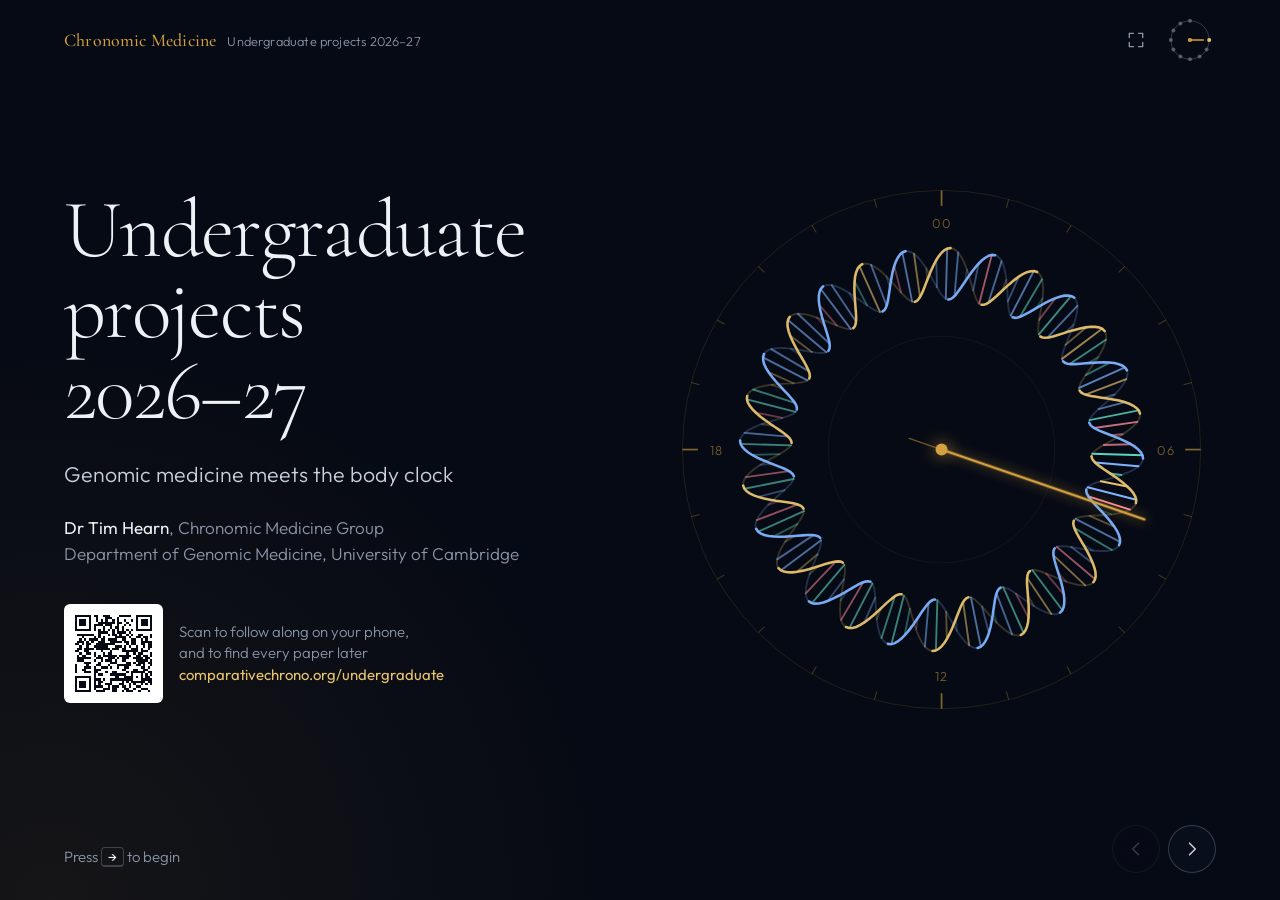
==== undergraduate/index.html @ e8a3d9ae "Add interactive undergraduate projects presentation (2026–27) New section at /undergraduate/: an ani" ====
<!DOCTYPE html>
<html lang="en" class="no-js">
<head>
<meta charset="UTF-8">
<meta name="viewport" content="width=device-width, initial-scale=1, viewport-fit=cover">
<title>Undergraduate projects 2026–27 — Chronomic Medicine Group</title>
<meta name="description" content="Four research projects and three dissertations in genomic medicine and circadian biology for Cambridge undergraduates, from the Chronomic Medicine Group, Department of Genomic Medicine.">
<meta property="og:title" content="Undergraduate projects 2026–27 — Chronomic Medicine Group">
<meta property="og:description" content="Genomic medicine meets the body clock: four research projects and three dissertations.">
<meta property="og:url" content="https://comparativechrono.org/undergraduate/">
<meta name="theme-color" content="#060a14">
<link rel="preconnect" href="https://fonts.googleapis.com">
<link rel="preconnect" href="https://fonts.gstatic.com" crossorigin>
<link href="https://fonts.googleapis.com/css2?family=Cormorant+Garamond:ital,wght@0,300;0,400;0,500;0,600;1,300;1,400&family=Outfit:wght@200;300;400;500;600&display=swap" rel="stylesheet">
<link rel="icon" href="../favicon.svg" type="image/svg+xml">
<link rel="stylesheet" href="deck.css">
<script>document.documentElement.classList.replace('no-js', 'js');</script>
</head>
<body>

<!--
  HOW THIS PAGE WORKS
  Each <section class="scene"> is one screen of the talk, in order.
  - data-title       name shown in the overview (press O)
  - data-steps       number of extra build steps inside the scene
  - data-autoplay    ms between automatic steps, or "off" to step only on key press
  - data-option      marks a project ("project") or dissertation ("dissertation");
                     these are collected automatically into the menu dial,
                     the overview and the closing screen
  - <div class="details" hidden> holds the full text and reading list shown
    by the "Details and reading" button
  See README.md in this folder for how to update it for next year.
-->

<header class="chrome">
    <a class="brand" href="../index.html">Chronomic Medicine <span>Undergraduate projects 2026–27</span></a>
    <div class="chrome-tools">
        <span class="timer" id="timer" hidden aria-live="off">0:00</span>
        <button class="icon-btn" id="fullscreenBtn" type="button" aria-label="Full screen (F)" title="Full screen (F)">
            <svg viewBox="0 0 24 24" fill="none" stroke="currentColor" stroke-width="1.6" stroke-linecap="round"><path d="M4 9V4h5M20 9V4h-5M4 15v5h5M20 15v5h-5"/></svg>
        </button>
        <button class="icon-btn dial-btn" id="dialBtn" type="button" aria-label="All screens (O)" title="All screens (O)">
            <svg viewBox="-24 -24 48 48" aria-hidden="true">
                <circle class="md-ring" r="20"/>
                <g id="miniDots"></g>
                <line class="md-hand" id="miniHand" x1="0" y1="0" x2="0" y2="-14"/>
                <circle class="md-hub" r="2.2"/>
            </svg>
        </button>
    </div>
</header>

<main class="deck" id="deck">

<!-- ═══════════════ 1 · TITLE ═══════════════ -->
<section class="scene scene--start" id="start" data-title="Undergraduate projects 2026–27">
    <div class="scene-inner">
        <div class="scene-text start-text">
            <h1 class="start-title"><span>Undergraduate</span> <span>projects</span> <span class="yr">2026–27</span></h1>
            <p class="start-sub">Genomic medicine meets the body clock</p>
            <p class="start-by"><strong>Dr Tim Hearn</strong>, Chronomic Medicine Group<br>Department of Genomic Medicine, University of Cambridge</p>
            <a class="qr" href="https://comparativechrono.org/undergraduate/">
                <img src="qr.svg" alt="QR code for comparativechrono.org/undergraduate" width="120" height="120">
                <span>Scan to follow along on your phone,<br>and to find every paper later<br><b>comparativechrono.org/undergraduate</b></span>
            </a>
        </div>
        <figure class="scene-visual start-visual">
            <svg class="vis helix-clock" viewBox="-320 -320 640 640" role="img" aria-label="A 24-hour clock whose rim is a DNA double helix; the hand lights up each base pair as it sweeps past">
                <circle class="hc-ring" r="302"/>
                <circle class="hc-ring hc-ring-inner" r="132"/>
                <g class="hc-ticks"></g>
                <text class="hc-label" x="0" y="-258">00</text>
                <text class="hc-label" x="262" y="6">06</text>
                <text class="hc-label" x="0" y="270">12</text>
                <text class="hc-label" x="-262" y="6">18</text>
                <g class="hc-back-layer"><path class="hc-strand hc-back s1"/><path class="hc-strand hc-back s2"/></g>
                <g class="hc-rungs"></g>
                <g class="hc-front-layer"><path class="hc-strand hc-front s1"/><path class="hc-strand hc-front s2"/></g>
                <line class="hc-hand-tail" x1="0" y1="0" x2="0" y2="40"/>
                <line class="hc-hand" x1="0" y1="0" x2="0" y2="-250"/>
                <circle class="hc-hub" r="7"/>
            </svg>
        </figure>
    </div>
    <p class="hint"><span class="k-only">Press <kbd>→</kbd> to begin</span><span class="t-only">Tap the arrow to begin</span></p>
</section>

<!-- ═══════════════ 2 · THE MENU ═══════════════ -->
<section class="scene scene--menu" id="menu" data-title="Four projects, three dissertations" data-steps="2" data-autoplay="2100" data-autoplay-start="350">
    <div class="scene-inner menu-inner">
        <div class="menu-stage">
            <div class="menu-dial">
                <svg class="mn-svg" viewBox="-260 -260 520 520" aria-hidden="true">
                    <path class="mn-night"/>
                    <path class="mn-day"/>
                    <circle class="mn-ring" r="200"/>
                    <g class="mn-ticks"></g>
                    <text class="mn-label" x="0" y="-172">00</text>
                    <text class="mn-label" x="176" y="5">06</text>
                    <text class="mn-label" x="0" y="182">12</text>
                    <text class="mn-label" x="-176" y="5">18</text>
                    <circle class="mn-sun" cx="0" cy="146" r="7"/>
                    <path class="mn-moon" d="M-4 -158 a10 10 0 1 0 10 13 a8 8 0 1 1 -10 -13 z"/>
                    <g class="mn-marks"></g>
                    <g class="mn-hand"><line x1="0" y1="-188" x2="0" y2="-216"/><circle class="mn-hand-tip" cx="0" cy="-200" r="5.5"/></g>
                </svg>
                <div class="menu-center">
                    <h2 class="menu-title" id="menuTitle">Four projects, three dissertations</h2>
                    <p class="menu-note">Projects by day, dissertations by night</p>
                </div>
            </div>
            <ul class="menu-options" id="menuOptions" aria-label="All projects and dissertations"></ul>
        </div>
        <ul class="legend">
            <li data-cat="computational">Computational project</li>
            <li data-cat="lab">Lab project</li>
            <li data-cat="dissertation">Dissertation</li>
        </ul>
    </div>
</section>

<!-- ═══════════════ 3 · WHAT IS GENOMIC MEDICINE? ═══════════════ -->
<section class="scene scene--gm layout-split" id="genomic-medicine" data-title="What is genomic medicine?" data-steps="3" data-autoplay="2300" data-autoplay-start="1500">
    <div class="scene-inner">
        <div class="scene-text">
            <p class="kicker">What is genomic medicine?</p>
            <h2 class="scene-title">Read a patient’s whole genome. Find the one change behind their disease.</h2>
            <ul class="facts">
                <li><b>First</b><span>national health system to offer whole genome sequencing as routine care: the NHS Genomic Medicine Service</span></li>
                <li><b>100,000</b><span>genomes from about 85,000 NHS patients with rare disease or cancer, in the 100,000 Genomes Project</span>
                    <span class="gel-row"><img class="gel-logo" src="https://res.cloudinary.com/brandpad/image/upload/c_scale,w_auto/v1677600292/20150/gel_logo_rgb_light" alt="Genomics England" width="92" height="46" loading="lazy" referrerpolicy="no-referrer" data-fallback="Genomics England"></span></li>
                <li><b>1 in 17</b><span>people will have a rare disease in their lifetime, and 80% of rare diseases have a genetic origin</span></li>
            </ul>
            <div class="actions"><button class="btn-quiet" type="button" data-details="details-gm">Sources</button></div>
        </div>
        <figure class="scene-visual">
            <svg class="vis gm-svg" viewBox="0 0 820 560" role="img" aria-label="Zooming from all 24 human chromosomes into one chromosome, then one gene, then a single changed DNA letter">
                <g class="gm-karyo"></g>
                <g class="gm-callouts">
                    <polygon class="gm-zoom gm-zoom1" data-show-at="2"/>
                    <g class="gm-gene" data-show-at="2">
                        <line class="gm-intron" x1="290" y1="150" x2="790" y2="150"/>
                        <g class="gm-exons"></g>
                        <text class="gm-gene-label" x="290" y="118">one gene: exons (blocks) and introns (line)</text>
                    </g>
                    <polygon class="gm-zoom gm-zoom2" data-show-at="3"/>
                    <g class="gm-seq" data-show-at="3">
                        <g class="gm-bases"></g>
                        <line class="gm-scan" x1="0" y1="300" x2="0" y2="364"/>
                    </g>
                    <g data-show-at="3">
                        <text class="gm-big" x="790" y="456" text-anchor="end">1 letter in 3,100,000,000</text>
                        <text class="gm-big-sub" x="790" y="486" text-anchor="end">can be enough to cause a rare disease</text>
                    </g>
                </g>
            </svg>
            <div class="caption-stack vis-caption" aria-live="polite">
                <p data-step-only="0"><strong>The human genome:</strong> 3.1 billion letters of DNA across chromosomes 1–22, X and Y</p>
                <p data-step-only="1">Zoom into one chromosome…</p>
                <p data-step-only="2">…then one gene…</p>
                <p data-step-only="3">…then one letter. Finding it is genomic medicine.</p>
            </div>
        </figure>
    </div>
    <div class="details" id="details-gm" hidden>
        <h3>Sources for this screen</h3>
        <ol class="refs">
            <li><a href="https://www.genomicsengland.co.uk/news/100-000-whole-genomes-sequenced-through-the-nhs-gms" target="_blank" rel="noopener">100,000 whole genomes sequenced through the NHS Genomic Medicine Service</a><span class="ref-meta">Genomics England news, August 2024. “The NHS is the first national health system in the world to offer whole genome sequencing” as part of routine care.</span></li>
            <li><a href="https://www.genomicsengland.co.uk/initiatives/100000-genomes-project" target="_blank" rel="noopener">The 100,000 Genomes Project</a><span class="ref-meta">Genomics England. Genomes from around 85,000 NHS patients affected by rare disease or cancer; 100,000 genomes sequenced by December 2018.</span></li>
            <li><a href="https://www.gov.wales/sites/default/files/publications/2021-01/the-UK-rare-diseases-framework.pdf" target="_blank" rel="noopener">The UK Rare Diseases Framework</a><span class="ref-meta">Department of Health and Social Care, 2021. 1 in 17 people affected by a rare disease in their lifetime; over 7,000 rare diseases; 80% with an identified genetic origin.</span></li>
        </ol>
    </div>
</section>

<!-- ═══════════════ 4 · PROJECT: SOLVE A RARE DISEASE PATIENT ═══════════════ -->
<section class="scene scene--solve layout-split" id="solve" data-title="Solve a rare disease patient!"
         data-option="project" data-cat="computational" data-short="Solve a rare disease patient!"
         data-steps="4" data-autoplay="2000" data-autoplay-start="1800">
    <div class="scene-inner">
        <div class="scene-text">
            <ul class="chips">
                <li class="chip" data-cat="computational">Computational project</li>
                <li class="chip">1 student</li>
                <li class="chip">Genomics England data</li>
            </ul>
            <h2 class="scene-title">Solve a rare disease patient!</h2>
            <p class="lead">Only about 30% of cases in the NHS Genomic Medicine Service are solved. You’ll search patients’ genomes for the cause of their disease, and feed your findings back to the NHS.</p>
            <p class="people">With <strong>Tim Hearn</strong> and <strong>Bethan Lloyd-Owen</strong></p>
            <div class="actions">
                <button class="btn" type="button" data-details="details-solve">Details and reading</button>
                <img class="gel-mini" src="https://res.cloudinary.com/brandpad/image/upload/c_scale,w_auto/v1677600292/20150/gel_logo_rgb_light" alt="Genomics England" width="76" height="38" loading="lazy" referrerpolicy="no-referrer" data-fallback="Genomics England">
            </div>
        </div>
        <figure class="scene-visual fn">
            <svg class="fn-patients" viewBox="0 0 760 90" role="img" aria-label="Ten patients; three have a diagnosis">
                <g class="fn-people"></g>
                <text class="fn-tally" x="760" y="60" text-anchor="end"><tspan class="n">3</tspan> of 10 patients solved</text>
            </svg>
            <div class="fn-body">
                <ol class="fn-stages">
                    <li>4–5 million letters differ from the reference genome</li>
                    <li>About 10,000 of those change a protein</li>
                    <li>A few hundred are rare in the population</li>
                    <li>A handful sit in genes that fit the patient’s symptoms</li>
                    <li>One explains their disease</li>
                </ol>
                <svg class="fn-dots" viewBox="0 0 460 420" role="img" aria-label="A funnel of dots, each a DNA variant, filtered stage by stage until one remains">
                    <path class="fn-outline" d="M20 14 H440 L262 336 V404 H198 V336 Z"/>
                    <g class="fn-field"></g>
                    <circle class="fn-glow" cx="230" cy="372" r="22"/>
                </svg>
            </div>
            <p class="vis-caption">Approximate numbers for one person’s genome</p>
        </figure>
    </div>
    <div class="details" id="details-solve" hidden>
        <h3>Solve a rare disease patient!</h3>
        <ul class="chips">
            <li class="chip" data-cat="computational">Computational project</li>
            <li class="chip">1 student</li>
            <li class="chip">Dry lab</li>
            <li class="chip">Addenbrooke’s Treatment Centre</li>
        </ul>
        <p>The NHS genomic medicine service is here! Patients with rare diseases are now offered the opportunity to have whole genome sequencing performed on the NHS to identify a causal variant if standard testing fails. Only 30% of cases from the NHS genomic medicine service are currently solved. We need researchers to help us solve the many individuals who have been sequenced.</p>
        <p>You will work in the Linux computing environment to examine potential causal variants in a set of patients, and feed your findings back to the NHS. This project has the potential to lead directly to improvements in a patient’s life.</p>
        <h4>Good to know</h4>
        <ul class="plain">
            <li>The work uses the Genomics England 100,000 Genomes Project data, inside the secure Genomics England Research Environment.</li>
            <li>You will sign up to the Genomics England clinical interpretation partnership agreement and complete information governance training.</li>
        </ul>
        <h4>Contacts</h4>
        <p>Tim Hearn (<a href="mailto:tjh70@cam.ac.uk">tjh70@cam.ac.uk</a>) and Bethan Lloyd-Owen</p>
        <h4>Reading</h4>
        <ol class="refs">
            <li><a href="https://doi.org/10.1056/NEJMoa2035790" target="_blank" rel="noopener">100,000 Genomes Pilot on rare-disease diagnosis in health care: preliminary report</a><span class="ref-meta">100,000 Genomes Project Pilot Investigators (2021) New England Journal of Medicine 385:1868–1880</span></li>
            <li><a href="https://doi.org/10.1038/gim.2015.30" target="_blank" rel="noopener">Standards and guidelines for the interpretation of sequence variants</a><span class="ref-meta">Richards S et al. (2015) Genetics in Medicine 17:405–424. The ACMG/AMP joint consensus recommendation.</span></li>
            <li><a href="https://doi.org/10.1038/s41525-024-00456-2" target="_blank" rel="noopener">Efficient reinterpretation of rare disease cases using Exomiser</a><span class="ref-meta">Vestito L et al. (2024) npj Genomic Medicine 9:65</span></li>
            <li><a href="https://doi.org/10.1056/NEJMoa2314761" target="_blank" rel="noopener">Genome sequencing for diagnosing rare diseases</a><span class="ref-meta">Wojcik MH et al. (2024) New England Journal of Medicine 390:1985–1997</span></li>
        </ol>
        <h4>From our group</h4>
        <ol class="refs">
            <li><a href="https://doi.org/10.1136/bmjccgg-2025-000014" target="_blank" rel="noopener">Analysis of diagnostic yield of inherited cardiac arrhythmia gene panels across ethnic groups in the 100,000 Genomes Project</a><span class="ref-meta">McGowen J, Ampiah M, Hearn T (2025) BMJ Connections Clinical Genetics and Genomics 2:e000014</span></li>
        </ol>
        <h4>Where the funnel numbers come from</h4>
        <ol class="refs">
            <li><a href="https://doi.org/10.1038/nature15393" target="_blank" rel="noopener">A global reference for human genetic variation</a><span class="ref-meta">The 1000 Genomes Project Consortium (2015) Nature 526:68–74. A typical genome differs from the reference at 4.1–5.0 million sites. Later stages of the funnel are rounded, illustrative figures.</span></li>
        </ol>
    </div>
</section>

<!-- ═══════════════ 5 · WHAT IS CHRONOMIC MEDICINE? ═══════════════ -->
<section class="scene scene--chrono layout-split" id="chronomic" data-title="Chronomic medicine: adding time">
    <div class="scene-inner">
        <div class="scene-text">
            <p class="kicker">What might we be missing?</p>
            <h2 class="scene-title">Your genome is the same at 8 am and 8 pm. What it’s doing isn’t.</h2>
            <p class="lead">52% of disease-causing genes are predicted to oscillate across the day. <em>Chronomic medicine</em> is our name for bringing the body clock into genomic medicine.</p>
            <ul class="angles">
                <li><b>Severity</b><span>Could the clock explain why one variant is mild in one person and severe in another?</span></li>
                <li><b>Diagnosis</b><span>Could variants in the switches that time our genes be hidden causes?</span></li>
                <li><b>Treatment</b><span>The time of day a medicine is taken can change how well it works.</span></li>
            </ul>
            <div class="actions"><button class="btn-quiet" type="button" data-details="details-chrono">Sources</button></div>
        </div>
        <figure class="scene-visual">
            <svg class="vis cd-svg" viewBox="-450 -330 900 660" role="group" aria-label="A 24-hour dial. Bars around the inside are genes that peak at different times of day; markers round the edge show daily events in the body.">
                <path class="cd-night"/>
                <path class="cd-day"/>
                <circle class="cd-ring" r="250"/>
                <g class="cd-ticks"></g>
                <text class="cd-hour" x="0" y="-210">00</text>
                <text class="cd-hour" x="214" y="6">06</text>
                <text class="cd-hour" x="0" y="222">12</text>
                <text class="cd-hour" x="-214" y="6">18</text>
                <g class="cd-bars"></g>
                <g class="cd-events"></g>
                <circle class="cd-sun" cx="0" cy="-58" r="12"/>
                <path class="cd-moon" d="M-6 -70 a13 13 0 1 0 13 17 a10 10 0 1 1 -13 -17 z"/>
                <text class="cd-time" x="0" y="34">06:00</text>
                <line class="cd-hand" x1="0" y1="-98" x2="0" y2="-236"/>
                <circle class="cd-knob" r="15" cy="-250" tabindex="0" role="slider" aria-label="Time of day" aria-valuemin="0" aria-valuemax="24" aria-valuenow="6" aria-valuetext="06:00"/>
            </svg>
            <p class="vis-caption">Drag the hand to change the time. Bars are genes that peak at different times; events are typical for a day-active adult.</p>
        </figure>
    </div>
    <div class="details" id="details-chrono" hidden>
        <h3>Sources for this screen</h3>
        <p>The 52% figure is our group’s estimate of disease-causing genes predicted to oscillate across the day. Times on the dial are typical of a day-active adult and vary from person to person: core body temperature is lowest a couple of hours before waking, cortisol peaks shortly after waking, heart attacks are most common between 6 am and noon, and melatonin starts to rise two to three hours before bedtime.</p>
        <ol class="refs">
            <li><a href="https://doi.org/10.1172/JCI80590" target="_blank" rel="noopener">Role of the circadian system in cardiovascular disease</a><span class="ref-meta">Thosar SS, Butler MP, Shea SA (2018) Journal of Clinical Investigation 128:2157–2167. Includes the morning peak in heart attacks and the blood pressure surge after waking.</span></li>
            <li><a href="https://doi.org/10.1126/scitranslmed.aat8806" target="_blank" rel="noopener">A database of tissue-specific rhythmically expressed human genes has potential applications in circadian medicine</a><span class="ref-meta">Ruben MD et al. (2018) Science Translational Medicine 10:eaat8806</span></li>
            <li><a href="https://doi.org/10.1146/annurev-neuro-060909-153128" target="_blank" rel="noopener">Central and peripheral circadian clocks in mammals</a><span class="ref-meta">Mohawk JA, Green CB, Takahashi JS (2012) Annual Review of Neuroscience 35:445–462</span></li>
        </ol>
    </div>
</section>

<!-- ═══════════════ 6 · PROJECT: MISSING HERITABILITY ═══════════════ -->
<section class="scene scene--heritability layout-split" id="heritability" data-title="Circadian disruption and missing heritability in rare disease"
         data-option="project" data-cat="computational" data-short="Circadian disruption and missing heritability"
         data-steps="2" data-autoplay="off">
    <div class="scene-inner">
        <div class="scene-text">
            <ul class="chips">
                <li class="chip" data-cat="computational">Computational project</li>
                <li class="chip">1 student</li>
                <li class="chip">Genomics England data</li>
            </ul>
            <h2 class="scene-title is-long">Is circadian disruption of rhythmically expressed genes behind missing heritability in rare disease?</h2>
            <p class="lead">The same disease variant can be severe in one person and mild in another. You’ll test whether the variants that make people morning larks or night owls help explain the difference.</p>
            <p class="people">With <strong>Tim Hearn</strong> and <strong>Millie Ampiah</strong></p>
            <div class="actions">
                <button class="btn" type="button" data-details="details-heritability">Details and reading</button>
                <img class="gel-mini" src="https://res.cloudinary.com/brandpad/image/upload/c_scale,w_auto/v1677600292/20150/gel_logo_rgb_light" alt="Genomics England" width="76" height="38" loading="lazy" referrerpolicy="no-referrer" data-fallback="Genomics England">
            </div>
        </div>
        <figure class="scene-visual">
            <svg class="vis hr-svg" viewBox="0 0 800 520" role="img" aria-label="Three steps: chronotype is partly genetic; the same disease variant can have different severity; your project tests which endocrine panel genes are rhythmic">
                <!-- Step 0: larks and owls -->
                <g class="hr-panel" data-step-only="0">
                    <text class="hr-big" x="40" y="80">351</text>
                    <text class="hr-big-sub" x="160" y="58">genetic loci linked to being a morning person,</text>
                    <text class="hr-big-sub" x="160" y="82">from 697,828 people (Jones et al. 2019)</text>
                    <g class="hr-hist"></g>
                    <line class="hr-axis" x1="60" y1="430" x2="740" y2="430"/>
                    <circle class="hr-sun" cx="60" cy="470" r="11"/>
                    <text class="hr-axis-label" x="82" y="476">Morning larks</text>
                    <path class="hr-moon" d="M736 458 a13 13 0 1 0 12 18 a10 10 0 1 1 -12 -18 z"/>
                    <text class="hr-axis-label" x="718" y="476" text-anchor="end">Night owls</text>
                </g>
                <!-- Step 1: same variant, different severity -->
                <g class="hr-panel" data-step-only="1">
                    <g class="hr-pair"></g>
                    <text class="hr-text" x="400" y="470" text-anchor="middle">Same disease variant <tspan fill="#ff8a9a">●</tspan>, different severity.</text>
                    <text class="hr-text-muted" x="400" y="498" text-anchor="middle">Could variants that set the body clock <tspan fill="#e8c36e">●</tspan> be modifiers? We’ve found loci that do this for cardiac arrhythmias.</text>
                </g>
                <!-- Step 2: your project -->
                <g class="hr-panel" data-step-only="2">
                    <text class="hr-text" x="40" y="44">First: which genes on the endocrine disorders panel are rhythmic?</text>
                    <g class="hr-tiles"></g>
                    <text class="hr-q" x="440" y="236">?</text>
                    <text class="hr-text-muted" x="440" y="262">rhythmic genes:</text>
                    <text class="hr-text-muted" x="440" y="284">your first result</text>
                    <path class="hr-arrow" d="M210 330 V 372" marker-end="url(#hrArrow)"/>
                    <rect class="hr-cohort" x="40" y="384" width="720" height="96" rx="12"/>
                    <text class="hr-text" x="64" y="422">Then: test clock variants against disease severity in patients’ genomes</text>
                    <text class="hr-text-muted" x="64" y="452">100,000 Genomes Project endocrine cohort, or any rare disease or cancer you choose</text>
                    <defs><marker id="hrArrow" viewBox="0 0 10 10" refX="5" refY="5" markerWidth="7" markerHeight="7" orient="auto-start-reverse"><path d="M0 0 L10 5 L0 10 z" fill="#8a96a8"/></marker></defs>
                </g>
            </svg>
            <div class="caption-stack vis-caption">
                <p data-step-only="0">Chronotype, whether you’re a lark or an owl, is partly written in your genome.</p>
                <p data-step-only="1">Missing heritability: what explains the difference between these two patients?</p>
                <p data-step-only="2">Your project: endocrine disorders first, where the disease genes are highly differentially expressed.</p>
            </div>
        </figure>
    </div>
    <div class="details" id="details-heritability" hidden>
        <h3>Is circadian disruption of rhythmically expressed genes behind missing heritability in rare disease?</h3>
        <ul class="chips">
            <li class="chip" data-cat="computational">Computational project</li>
            <li class="chip">1 student</li>
            <li class="chip">Dry lab</li>
            <li class="chip">Addenbrooke’s Treatment Centre</li>
        </ul>
        <p>You will continue an existing study looking for associations between variants influencing genetic chronotype, the genetic basis for “morning” and “evening” people, and rare disease phenotype severity. We have previously identified loci that affect the severity of cardiac arrhythmias and you will continue this work with other candidate diseases.</p>
        <p>There are many common endocrine disorders where the genetic aetiology is complicated and there is contribution from a variety of genes in related pathways to the overall disease phenotype. Endocrine disorders are excellent candidates for chronomic medicine, as the disease genes are highly differentially expressed. You will ascertain the number of genes on the endocrine disorders gene panel which are rhythmically expressed in patient samples. You will then perform an analysis on the patient genomes in the 100,000 Genomes Project endocrine disorders group.</p>
        <p>It is possible to conduct this project on any other rare disease or cancer of interest to a student.</p>
        <h4>Good to know</h4>
        <ul class="plain">
            <li>The work uses the Genomics England 100,000 Genomes Project data, inside the secure Genomics England Research Environment.</li>
            <li>You will sign up to the Genomics England clinical interpretation partnership agreement and complete information governance training.</li>
        </ul>
        <h4>Contacts</h4>
        <p>Tim Hearn (<a href="mailto:tjh70@cam.ac.uk">tjh70@cam.ac.uk</a>) and Millie Ampiah</p>
        <h4>Reading</h4>
        <ol class="refs">
            <li><a href="https://doi.org/10.1101/2020.08.17.20176420" target="_blank" rel="noopener">Towards chronomic medicine: enrichment and linkage of chronotype markers with rare disease associated genes</a><span class="ref-meta">Malik BT, Hearn TJ (2020) medRxiv preprint</span></li>
            <li><a href="https://doi.org/10.1038/s41467-018-08259-7" target="_blank" rel="noopener">Genome-wide association analyses of chronotype in 697,828 individuals provides insights into circadian rhythms</a><span class="ref-meta">Jones SE et al. (2019) Nature Communications 10:343</span></li>
            <li><a href="https://doi.org/10.1126/scitranslmed.aat8806" target="_blank" rel="noopener">A database of tissue-specific rhythmically expressed human genes has potential applications in circadian medicine</a><span class="ref-meta">Ruben MD et al. (2018) Science Translational Medicine 10:eaat8806</span></li>
            <li><a href="https://doi.org/10.1038/s41467-020-17374-3" target="_blank" rel="noopener">Polygenic background modifies penetrance of monogenic variants for tier 1 genomic conditions</a><span class="ref-meta">Fahed AC et al. (2020) Nature Communications 11:3635</span></li>
        </ol>
        <h4>From our group</h4>
        <ol class="refs">
            <li><a href="https://doi.org/10.1136/bmjccgg-2026-000087" target="_blank" rel="noopener">Human phenotype ontology clustering may uncover potential congenital adrenal hyperplasia cases in the 100 000 Genomes Project</a><span class="ref-meta">Gee H, Hearn TJ (2026) BMJ Connections Clinical Genetics and Genomics 3:e000087</span></li>
            <li><a href="https://doi.org/10.1007/s40142-026-00247-4" target="_blank" rel="noopener">Enrichment of CYP21A2 promoter variant rs150223621 in congenital adrenal hyperplasia cohorts from the 100 000 Genomes Project</a><span class="ref-meta">Gee H, Hearn TJ (2026) Current Genetic Medicine Reports 14:14</span></li>
            <li><a href="https://doi.org/10.1093/europace/euab116.001" target="_blank" rel="noopener">A candidate genetic modifier and autosomal recessive cause of Brugada syndrome that may alter the circadian expression of SCN5A</a><span class="ref-meta">Seed L, Hearn T (2021) EP Europace 23 (Supplement 3)</span></li>
        </ol>
    </div>
</section>

<!-- ═══════════════ 7 · PROJECT: TIMING OF HUMAN CELL CLOCK ═══════════════ -->
<section class="scene scene--cells layout-split" id="cells" data-title="Timing of human cell clock"
         data-option="project" data-cat="lab" data-short="Timing of human cell clock"
         data-steps="1" data-autoplay="3600" data-autoplay-start="3600">
    <div class="scene-inner">
        <div class="scene-text">
            <ul class="chips">
                <li class="chip" data-cat="lab">Lab project</li>
                <li class="chip">Human cell culture</li>
            </ul>
            <h2 class="scene-title">Timing of human cell clock</h2>
            <p class="lead">Almost every cell in your body keeps its own 24-hour time. You’ll synchronise cultured human cells with a brief hormone pulse, then chart when each clock gene rises and falls across the day.</p>
            <p class="people">With <strong>Tim Hearn</strong></p>
            <div class="actions">
                <button class="btn" type="button" data-details="details-cells">Details and reading</button>
            </div>
        </div>
        <figure class="scene-visual">
            <svg class="vis cl-svg" viewBox="0 0 820 500" role="img" aria-label="A dish of cells, each glowing with its own clock. Before the pulse they are out of step and the average signal is flat; after a hormone pulse they glow together and the average oscillates with a 24-hour period.">
                <circle class="cl-dish-rim" cx="225" cy="250" r="214"/>
                <circle class="cl-dish" cx="225" cy="250" r="205"/>
                <g class="cl-cells"></g>
                <circle class="cl-ripple" cx="225" cy="250" r="10"/>
                <text class="cl-title" x="478" y="70">Average clock-gene signal in the dish</text>
                <rect class="cl-frame" x="478" y="88" width="322" height="250" rx="8"/>
                <g class="cl-grid"></g>
                <line class="cl-pulse-mark" x1="0" y1="92" x2="0" y2="334" opacity="0"/>
                <path class="cl-trace"/>
                <text class="cl-axis-label" x="800" y="362" text-anchor="end">hours</text>
                <text class="cl-axis-label cl-pulse-label" x="0" y="112" opacity="0">pulse</text>
                <text class="cl-clock" x="478" y="420">0 h</text>
                <text class="cl-axis-label cl-clock-sub" x="478" y="446">in culture</text>
            </svg>
            <div class="cl-controls">
                <button class="btn" type="button" id="pulseBtn">
                    <svg viewBox="0 0 20 20" fill="none" stroke="currentColor" stroke-width="1.6"><circle cx="10" cy="10" r="3"/><circle cx="10" cy="10" r="7.5" opacity=".5"/></svg>
                    <span>Add a hormone pulse</span>
                </button>
                <p class="vis-caption" id="cellCaption">Out of step, the cells’ rhythms cancel out.</p>
            </div>
        </figure>
    </div>
    <div class="details" id="details-cells" hidden>
        <h3>Timing of human cell clock</h3>
        <ul class="chips">
            <li class="chip" data-cat="lab">Lab project</li>
            <li class="chip">Human cell culture</li>
        </ul>
        <p>Our body clock runs inside individual cells, where clock-gene expression rises and falls at characteristic times of the day. A brief hormonal pulse can synchronize cultured cells so that their clocks run in phase, allowing us to study these rhythms under controlled experimental conditions.</p>
        <p>This project will characterize clock-gene activities in human cells across the day, using a range of experimental techniques, to better understand the biology of circadian rhythms.</p>
        <figure>
            <svg viewBox="0 0 520 210" role="img" aria-label="The core clock feedback loop: CLOCK and BMAL1 switch on the Period and Cryptochrome genes; PER and CRY proteins build up and switch CLOCK–BMAL1 off; one turn takes about 24 hours.">
                <rect class="ttfl-node" x="20" y="74" width="150" height="56" rx="28"/>
                <text class="ttfl-text" x="95" y="107">CLOCK–BMAL1</text>
                <rect class="ttfl-node b" x="350" y="74" width="150" height="56" rx="28"/>
                <text class="ttfl-text" x="425" y="99">PER and CRY</text>
                <text class="ttfl-text" x="425" y="118" style="font-size:12px;fill:#8a96a8">genes → proteins</text>
                <path class="ttfl-arrow" d="M170 88 C 240 30, 280 30, 348 88" marker-end="url(#ttflOn)"/>
                <text class="ttfl-label" x="260" y="34">switches on</text>
                <path class="ttfl-arrow" d="M350 118 C 280 176, 240 176, 174 118" marker-end="url(#ttflOff)"/>
                <text class="ttfl-label" x="260" y="186">switch off</text>
                <text class="ttfl-label" x="260" y="108" style="fill:#e8c36e">≈ 24 hours per loop</text>
                <defs>
                    <marker id="ttflOn" viewBox="0 0 10 10" refX="8" refY="5" markerWidth="8" markerHeight="8" orient="auto"><path d="M0 0 L10 5 L0 10 z" fill="#8a96a8"/></marker>
                    <marker id="ttflOff" viewBox="0 0 10 10" refX="5" refY="5" markerWidth="8" markerHeight="8" orient="auto"><path d="M5 0 V10" stroke="#8a96a8" stroke-width="3"/></marker>
                </defs>
            </svg>
            <figcaption>The core clock is a transcription–translation feedback loop (see Partch et al. 2014).</figcaption>
        </figure>
        <h4>Contact</h4>
        <p>Tim Hearn (<a href="mailto:tjh70@cam.ac.uk">tjh70@cam.ac.uk</a>)</p>
        <h4>Reading</h4>
        <ol class="refs">
            <li><a href="https://doi.org/10.1016/j.tcb.2013.07.002" target="_blank" rel="noopener">Molecular architecture of the mammalian circadian clock</a><span class="ref-meta">Partch CL, Green CB, Takahashi JS (2014) Trends in Cell Biology 24:90–99</span></li>
            <li><a href="https://doi.org/10.1042/bse0490103" target="_blank" rel="noopener">In vitro circadian rhythms: imaging and electrophysiology</a><span class="ref-meta">Beaulé C, Granados-Fuentes D, Marpegan L, Herzog ED (2011) Essays in Biochemistry 49:103–117</span></li>
            <li><a href="https://doi.org/10.1677/JOE-08-0415" target="_blank" rel="noopener">Glucocorticoids and the circadian clock</a><span class="ref-meta">Dickmeis T (2009) Journal of Endocrinology 200:3–22</span></li>
            <li><a href="https://doi.org/10.1146/annurev-neuro-060909-153128" target="_blank" rel="noopener">Central and peripheral circadian clocks in mammals</a><span class="ref-meta">Mohawk JA, Green CB, Takahashi JS (2012) Annual Review of Neuroscience 35:445–462</span></li>
        </ol>
    </div>
</section>

<!-- ═══════════════ 8 · PROJECT: NATIVE WORKBENCH ═══════════════ -->
<section class="scene scene--workbench layout-split" id="workbench" data-title="Native Workbench"
         data-option="project" data-cat="computational" data-short="Native Workbench: bioinformatics on Windows">
    <div class="scene-inner">
        <div class="scene-text">
            <ul class="chips">
                <li class="chip" data-cat="computational">Computational project</li>
                <li class="chip">Software and benchmarking</li>
            </ul>
            <h2 class="scene-title is-long">Developing and benchmarking Native Workbench: accessible, reproducible bioinformatics on Windows</h2>
            <p class="lead">Native Workbench runs established analysis tools on an ordinary Windows computer and records how every result was made. You’ll improve it, then test it against Linux.</p>
            <p class="people">With <strong>Tim Hearn</strong>. Experience with AI agents and GitHub is an advantage.</p>
            <div class="actions">
                <button class="btn" type="button" data-details="details-workbench">Details and reading</button>
            </div>
        </div>
        <figure class="scene-visual">
            <svg class="vis wb-svg" viewBox="0 0 820 520" role="img" aria-label="A desktop app runs a pipeline from sequencing reads through quality control, alignment and variant calling, writing a record of every step; the same run on Windows and Linux is compared.">
                <rect class="wb-window" x="20" y="10" width="780" height="330" rx="14"/>
                <path class="wb-bar" d="M34 10 H786 a14 14 0 0 1 14 14 V46 H20 V24 a14 14 0 0 1 14 -14 z"/>
                <circle class="wb-light" cx="46" cy="28" r="6"/><circle class="wb-light" cx="66" cy="28" r="6"/><circle class="wb-light" cx="86" cy="28" r="6"/>
                <text class="wb-title" x="410" y="33" text-anchor="middle">Native Workbench</text>
                <g class="wb-links"></g>
                <g class="wb-nodes"></g>
                <g class="wb-packets"></g>
                <rect class="wb-log-bg" x="44" y="186" width="732" height="134" rx="8"/>
                <g class="wb-log"></g>
                <text class="wb-bench-label" x="20" y="384">Same workflow, matched conditions</text>
                <text class="wb-bench-label" x="20" y="424">Windows</text>
                <rect class="wb-bench-track" x="120" y="408" width="560" height="22" rx="11"/>
                <rect class="wb-bench-fill win" x="120" y="408" width="560" height="22" rx="11"/>
                <text class="wb-bench-label" x="20" y="470">Linux</text>
                <rect class="wb-bench-track" x="120" y="454" width="560" height="22" rx="11"/>
                <rect class="wb-bench-fill lin" x="120" y="454" width="560" height="22" rx="11"/>
                <text class="wb-match" x="800" y="452" text-anchor="end">same results?</text>
            </svg>
            <ul class="wb-pillars" aria-label="What you will measure">
                <li>Correctness</li><li>Performance</li><li>Usability</li><li>Reproducibility</li>
            </ul>
        </figure>
    </div>
    <div class="details" id="details-workbench" hidden>
        <h3>Developing and benchmarking Native Workbench: accessible, reproducible bioinformatics on Windows</h3>
        <ul class="chips">
            <li class="chip" data-cat="computational">Computational project</li>
            <li class="chip">Software and benchmarking</li>
        </ul>
        <p>Running bioinformatics analyses can involve complex software setup, creating barriers for students and researchers. Native Workbench is a Windows desktop application designed to make established analysis tools easier to run locally while recording how results were produced.</p>
        <p>This project will develop the application further and evaluate its scientific correctness, performance, usability and reproducibility. The student will test workflows such as sequence quality control, alignment and variant calling using datasets with known expected results and larger, realistic datasets. Scientific outputs, execution times and computing-resource use will be compared with equivalent Linux analyses under matched conditions wherever practical.</p>
        <p>Testing across different Windows computers and structured user feedback will guide improvements to installation, workflow construction and error recovery. The project will deliver an improved application and a reproducible benchmark suite, alongside evidence-based guidance on its capabilities and limitations.</p>
        <h4>Good to know</h4>
        <ul class="plain">
            <li>A good understanding of the use of AI agents and GitHub would be an advantage.</li>
        </ul>
        <h4>Contact</h4>
        <p>Tim Hearn (<a href="mailto:tjh70@cam.ac.uk">tjh70@cam.ac.uk</a>)</p>
        <h4>Reading</h4>
        <ol class="refs">
            <li><a href="https://doi.org/10.1016/j.csbj.2017.07.002" target="_blank" rel="noopener">Scalability and validation of big data bioinformatics software</a><span class="ref-meta">Yang A, Troup M, Ho JWK (2017) Computational and Structural Biotechnology Journal 15:379–386</span></li>
            <li><a href="https://doi.org/10.1186/s13059-019-1738-8" target="_blank" rel="noopener">Essential guidelines for computational method benchmarking</a><span class="ref-meta">Weber LM, Saelens W, Cannoodt R et al. (2019) Genome Biology 20:125</span></li>
            <li><a href="https://doi.org/10.1093/bib/bbad375" target="_blank" rel="noopener">The five pillars of computational reproducibility: bioinformatics and beyond</a><span class="ref-meta">Ziemann M, Poulain P, Bora A (2023) Briefings in Bioinformatics 24:bbad375</span></li>
            <li><a href="https://doi.org/10.1093/gigascience/giaa140" target="_blank" rel="noopener">Streamlining data-intensive biology with workflow systems</a><span class="ref-meta">Reiter T, Brooks PT, Irber L et al. (2021) GigaScience 10:giaa140</span></li>
        </ol>
    </div>
</section>

<!-- ═══════════════ 9 · DISSERTATIONS ═══════════════ -->
<section class="scene scene--diss" id="dissertations" data-title="Three dissertations">
    <div class="scene-inner ds-inner">
        <div class="ds-head">
            <h2 class="scene-title" id="dissTitle">Three dissertations</h2>
        </div>
        <div class="ds-grid">
            <article class="ds-card" id="diss-bioinf" data-option="dissertation" data-cat="dissertation" data-short="Is bioinformatics a data science?">
                <svg viewBox="0 0 300 190" role="img" aria-label="Circles for biology, computing and statistics drift together; a dashed circle for data science slides over them">
                    <rect width="300" height="190" fill="rgba(6,10,20,.45)"/>
                    <g transform="translate(140 100)">
                        <g class="ds-bio"><circle class="ds-circle" cx="-28" cy="-14" r="46"/><text class="ds-venn-label" x="-48" y="-26">Biology</text></g>
                        <g class="ds-cs"><circle class="ds-circle" cx="28" cy="-14" r="46"/><text class="ds-venn-label" x="50" y="-26">Computing</text></g>
                        <g class="ds-stats"><circle class="ds-circle" cx="0" cy="24" r="46"/><text class="ds-venn-label" x="0" y="56">Statistics</text></g>
                        <g class="ds-dsci"><circle class="ds-circle" cx="40" cy="8" r="62"/><text class="ds-venn-label" x="94" y="-50" style="fill:#b8a2ff">Data science</text></g>
                        <text class="ds-venn-label" x="0" y="4" style="font-size:11px">Bioinformatics</text>
                    </g>
                    <text class="ds-q" x="268" y="176">?</text>
                </svg>
                <h3>Is bioinformatics a data science?</h3>
                <button class="btn" type="button" data-details="details-diss-bioinf">Reading list</button>
            </article>
            <article class="ds-card" id="diss-cardio" data-option="dissertation" data-cat="dissertation" data-short="Circadian clocks and cardiovascular disease">
                <svg viewBox="0 0 300 190" role="img" aria-label="A beating heart and an ECG trace above a 24-hour bar with the morning highlighted: heart attacks are most common in the morning">
                    <rect width="300" height="190" fill="rgba(6,10,20,.45)"/>
                    <g transform="translate(150 14) scale(0.74) translate(-150 -22)"><path class="ds-heart" d="M150 84 C 150 84, 118 64, 118 44 C 118 30, 130 22, 140 22 C 146 22, 150 26, 150 30 C 150 26, 154 22, 160 22 C 170 22, 182 30, 182 44 C 182 64, 150 84, 150 84 Z"/></g>
                    <path class="ds-ecg" pathLength="100" d="M10 116 h10 q6 -8 12 0 h6 l3 5 l5 -46 l5 54 l3 -13 h10 q10 -16 20 0 h16 h10 q6 -8 12 0 h6 l3 5 l5 -46 l5 54 l3 -13 h10 q10 -16 20 0 h16 h10 q6 -8 12 0 h6 l3 5 l5 -46 l5 54 l3 -13 h10 q10 -16 20 0 h16"/>
                    <text class="ds-text-muted" x="117" y="151" text-anchor="middle">heart attacks peak</text>
                    <rect class="ds-daybar" x="20" y="157" width="260" height="9" rx="4.5"/>
                    <rect class="ds-morning" x="85" y="157" width="65" height="9" rx="4.5"/>
                    <text class="ds-text-muted" x="20" y="183">00</text>
                    <text class="ds-text-muted" x="85" y="183" text-anchor="middle">06</text>
                    <text class="ds-text-muted" x="150" y="183" text-anchor="middle">12</text>
                    <text class="ds-text-muted" x="215" y="183" text-anchor="middle">18</text>
                    <text class="ds-text-muted" x="280" y="183" text-anchor="end">24</text>
                </svg>
                <h3>The relevance of circadian clocks to cardiovascular disease</h3>
                <button class="btn" type="button" data-details="details-diss-cardio">Reading list</button>
            </article>
            <article class="ds-card" id="diss-daphnia" data-option="dissertation" data-cat="dissertation" data-short="Circadian clocks in Daphnia">
                <svg viewBox="0 0 300 190" role="img" aria-label="A water flea, Daphnia, sinks during the day and rises at night, its heart beating fast">
                    <defs>
                        <linearGradient id="dsWater" x1="0" y1="0" x2="0" y2="1">
                            <stop offset="0" stop-color="#173a52"/>
                            <stop offset="1" stop-color="#060d18"/>
                        </linearGradient>
                    </defs>
                    <rect class="ds-water-day" width="300" height="190"/>
                    <rect class="ds-nightshade" width="300" height="190"/>
                    <circle class="ds-sunmoon-sun" cx="270" cy="26" r="10"/>
                    <path class="ds-sunmoon-moon" d="M266 14 a12 12 0 1 0 12 15 a9 9 0 1 1 -12 -15 z"/>
                    <g transform="translate(146 98) scale(1.15)">
                        <g class="ds-daphnia-depth"><g class="ds-daphnia-hop">
                            <path class="ds-carapace" d="M-14 -22 C -27 -8, -24 22, -4 34 C 6 40, 16 38, 22 30 L 42 50 L 26 25 C 31 9, 29 -12, 15 -24 C 6 -32, -8 -32, -14 -22 Z"/>
                            <path class="ds-gut" d="M-7 -14 C 3 0, 7 14, 15 26"/>
                            <circle class="ds-egg" cx="12" cy="-6" r="3.4"/><circle class="ds-egg" cx="17" cy="1" r="3.4"/><circle class="ds-egg" cx="13" cy="7" r="3.4"/>
                            <ellipse class="ds-dheart" cx="6" cy="-20" rx="4" ry="3"/>
                            <circle class="ds-eye" cx="-14" cy="-21" r="4.6"/>
                            <path class="ds-limb" d="M-16 -4 l-7 3 M-15 4 l-7 4 M-12 12 l-6 5"/>
                            <g class="ds-antenna">
                                <path class="ds-limb" d="M-8 -26 L-30 -40 M-30 -40 L-52 -38 M-30 -40 L-48 -54 M-52 -38 l-4 -5 M-52 -38 l-5 2 M-48 -54 l-6 -2 M-48 -54 l-2 -6"/>
                            </g>
                        </g></g>
                    </g>
                </svg>
                <h3>What do we know about circadian clocks in Daphnia, a potential model crustacean?</h3>
                <button class="btn" type="button" data-details="details-diss-daphnia">Reading list</button>
            </article>
        </div>
    </div>
    <div class="details" id="details-diss-bioinf" hidden>
        <h3>Is bioinformatics a data science?</h3>
        <ul class="chips"><li class="chip" data-cat="dissertation">Dissertation</li></ul>
        <h4>Reading list</h4>
        <ol class="refs">
            <li><a href="https://pubmed.ncbi.nlm.nih.gov/11552348/" target="_blank" rel="noopener">What is bioinformatics? A proposed definition and overview of the field</a><span class="ref-meta">Luscombe NM, Greenbaum D, Gerstein M (2001) Methods of Information in Medicine 40:346–358</span></li>
            <li><a href="https://doi.org/10.1080/10618600.2017.1384734" target="_blank" rel="noopener">50 years of data science</a><span class="ref-meta">Donoho D (2017) Journal of Computational and Graphical Statistics 26:745–766</span></li>
            <li><a href="https://doi.org/10.1371/journal.pbio.3001165" target="_blank" rel="noopener">Is “bioinformatics” dead?</a><span class="ref-meta">Bourne PE (2021) PLoS Biology 19:e3001165</span></li>
        </ol>
        <h4>Contact</h4>
        <p>Tim Hearn (<a href="mailto:tjh70@cam.ac.uk">tjh70@cam.ac.uk</a>)</p>
    </div>
    <div class="details" id="details-diss-cardio" hidden>
        <h3>The relevance of circadian clocks to cardiovascular disease</h3>
        <ul class="chips"><li class="chip" data-cat="dissertation">Dissertation</li></ul>
        <h4>Starting points</h4>
        <ol class="refs">
            <li><a href="https://doi.org/10.1172/JCI80590" target="_blank" rel="noopener">Role of the circadian system in cardiovascular disease</a><span class="ref-meta">Thosar SS, Butler MP, Shea SA (2018) Journal of Clinical Investigation 128:2157–2167</span></li>
        </ol>
        <h4>From our group</h4>
        <ol class="refs">
            <li><a href="https://doi.org/10.1016/j.cub.2021.01.106" target="_blank" rel="noopener">Daily rhythms in heartbeat rate are intrinsic to the zebrafish heart</a><span class="ref-meta">Fong CK, Hearn T, Webb SE et al. (2021) Current Biology 31:R239–R240</span></li>
            <li><a href="https://doi.org/10.3389/fphar.2022.867131" target="_blank" rel="noopener">A systematic review of utilisation of diurnal timing information in clinical trial design for Long QT syndrome</a><span class="ref-meta">Seed LM, Hearn TJ (2022) Frontiers in Pharmacology 13:867131</span></li>
        </ol>
        <h4>Contact</h4>
        <p>Tim Hearn (<a href="mailto:tjh70@cam.ac.uk">tjh70@cam.ac.uk</a>)</p>
    </div>
    <div class="details" id="details-diss-daphnia" hidden>
        <h3>What do we know about circadian clocks in Daphnia, a potential model crustacean?</h3>
        <ul class="chips"><li class="chip" data-cat="dissertation">Dissertation</li></ul>
        <h4>From our group</h4>
        <ol class="refs">
            <li><a href="https://doi.org/10.1098/rsbl.2025.0142" target="_blank" rel="noopener">Photoperiodic and intrinsic circadian regulation of heart rate in Daphnia pulex</a><span class="ref-meta">Hearn TJ, Ampiah M, King L, Whitmore D (2025) Biology Letters 21:20250142</span></li>
        </ol>
        <h4>Starting points</h4>
        <ol class="refs">
            <li><a href="https://doi.org/10.1186/s12864-016-2998-2" target="_blank" rel="noopener">Genome-wide profiling of 24 hr diel rhythmicity in the water flea, Daphnia pulex: network analysis reveals rhythmic gene expression and enhances functional gene annotation</a><span class="ref-meta">Rund SSC, Yoo B, Alam C et al. (2016) BMC Genomics 17:653</span></li>
            <li><a href="https://doi.org/10.1186/s13227-022-00199-0" target="_blank" rel="noopener">Daphnia as a versatile model system in ecology and evolution</a><span class="ref-meta">Ebert D (2022) EvoDevo 13</span></li>
            <li><a href="https://doi.org/10.1126/science.1197761" target="_blank" rel="noopener">The ecoresponsive genome of Daphnia pulex</a><span class="ref-meta">Colbourne JK et al. (2011) Science 331:555–561</span></li>
        </ol>
        <h4>Contact</h4>
        <p>Tim Hearn (<a href="mailto:tjh70@cam.ac.uk">tjh70@cam.ac.uk</a>)</p>
    </div>
</section>

<!-- ═══════════════ 10 · COME AND TALK TO US ═══════════════ -->
<section class="scene scene--join layout-split" id="join" data-title="Come and talk to us">
    <div class="scene-inner">
        <div class="scene-text">
            <h2 class="scene-title">Come and talk to us</h2>
            <p class="lead">Ask about any project or dissertation, or come and see where we work.</p>
            <div class="join-contact">
                <img src="../photos/tim-hearn.webp" alt="Tim Hearn" width="104" height="104" loading="lazy">
                <p><strong>Dr Tim Hearn</strong><br><a class="join-email" href="mailto:tjh70@cam.ac.uk">tjh70@cam.ac.uk</a></p>
            </div>
            <p class="join-where">Level 6, Addenbrooke’s Treatment Centre, Cambridge Biomedical Campus</p>
            <div class="join-papers">
                <h3>Recent papers led by students in the group</h3>
                <ul>
                    <li><a href="https://doi.org/10.1136/bmjccgg-2026-000087" target="_blank" rel="noopener"><span>Gee &amp; Hearn 2026:</span> congenital adrenal hyperplasia in the 100,000 Genomes Project</a></li>
                    <li><a href="https://doi.org/10.3389/fphar.2022.867131" target="_blank" rel="noopener"><span>Seed &amp; Hearn 2022:</span> time of day in Long QT syndrome trials</a></li>
                    <li><a href="https://doi.org/10.1101/2020.08.17.20176420" target="_blank" rel="noopener"><span>Malik &amp; Hearn 2020:</span> towards chronomic medicine</a></li>
                </ul>
            </div>
        </div>
        <div class="join-side">
            <div class="join-clock">
                <svg class="vis helix-clock" viewBox="-320 -320 640 640" aria-hidden="true">
                    <circle class="hc-ring" r="302"/>
                    <circle class="hc-ring hc-ring-inner" r="132"/>
                    <g class="hc-ticks"></g>
                    <text class="hc-label" x="0" y="-258">00</text>
                    <text class="hc-label" x="262" y="6">06</text>
                    <text class="hc-label" x="0" y="270">12</text>
                    <text class="hc-label" x="-262" y="6">18</text>
                    <g class="hc-back-layer"><path class="hc-strand hc-back s1"/><path class="hc-strand hc-back s2"/></g>
                    <g class="hc-rungs"></g>
                    <g class="hc-front-layer"><path class="hc-strand hc-front s1"/><path class="hc-strand hc-front s2"/></g>
                    <line class="hc-hand-tail" x1="0" y1="0" x2="0" y2="0"/>
                    <line class="hc-hand" x1="0" y1="-128" x2="0" y2="-250"/>
                </svg>
                <a class="join-qr" href="https://comparativechrono.org/undergraduate/"><img src="qr.svg" alt="QR code for comparativechrono.org/undergraduate" width="120" height="120"></a>
            </div>
            <p class="join-url">Everything from today, with all the papers:<br><a href="https://comparativechrono.org/undergraduate/">comparativechrono.org/undergraduate</a></p>
            <ul class="join-jump" id="joinJump" aria-label="Jump to a project or dissertation"></ul>
        </div>
    </div>
</section>

</main>

<nav class="pager" aria-label="Presentation">
    <button class="pager-btn" id="prevBtn" type="button" aria-label="Previous">
        <svg viewBox="0 0 24 24" fill="none" stroke="currentColor" stroke-width="1.8" stroke-linecap="round" stroke-linejoin="round"><path d="M15 5l-7 7 7 7"/></svg>
    </button>
    <button class="pager-btn" id="nextBtn" type="button" aria-label="Next">
        <svg viewBox="0 0 24 24" fill="none" stroke="currentColor" stroke-width="1.8" stroke-linecap="round" stroke-linejoin="round"><path d="M9 5l7 7-7 7"/></svg>
    </button>
</nav>

<div class="sweep-hand" id="sweepHand" aria-hidden="true"></div>

<div class="drawer" id="drawer" aria-hidden="true">
    <div class="drawer-scrim" data-close></div>
    <div class="drawer-panel" role="dialog" aria-modal="true" aria-label="Details and reading">
        <button class="icon-btn drawer-close" type="button" data-close aria-label="Close (Esc)">
            <svg viewBox="0 0 24 24" fill="none" stroke="currentColor" stroke-width="1.8" stroke-linecap="round"><path d="M6 6l12 12M18 6L6 18"/></svg>
        </button>
        <div class="drawer-body" id="drawerBody"></div>
    </div>
</div>

<div class="overlay" id="overview" role="dialog" aria-modal="true" aria-label="All screens" aria-hidden="true">
    <button class="icon-btn overlay-close" type="button" data-close aria-label="Close (Esc)">
        <svg viewBox="0 0 24 24" fill="none" stroke="currentColor" stroke-width="1.8" stroke-linecap="round"><path d="M6 6l12 12M18 6L6 18"/></svg>
    </button>
    <div>
        <h2>All screens</h2>
        <ol class="overview-list" id="overviewList"></ol>
    </div>
</div>

<div class="overlay" id="help" role="dialog" aria-modal="true" aria-label="Keyboard shortcuts" aria-hidden="true">
    <button class="icon-btn overlay-close" type="button" data-close aria-label="Close (Esc)">
        <svg viewBox="0 0 24 24" fill="none" stroke="currentColor" stroke-width="1.8" stroke-linecap="round"><path d="M6 6l12 12M18 6L6 18"/></svg>
    </button>
    <div>
        <h2>Presenting</h2>
        <dl class="help-list">
            <dt><kbd>→</kbd> <kbd>Space</kbd> <kbd>Page Down</kbd></dt><dd>Next step or screen (works with a clicker)</dd>
            <dt><kbd>←</kbd> <kbd>Page Up</kbd></dt><dd>Previous screen</dd>
            <dt><kbd>O</kbd></dt><dd>All screens</dd>
            <dt><kbd>F</kbd></dt><dd>Full screen</dd>
            <dt><kbd>B</kbd></dt><dd>Black screen</dd>
            <dt><kbd>T</kbd></dt><dd>Show the talk timer (turns amber at 8 minutes, red at 10)</dd>
            <dt><kbd>Home</kbd> <kbd>End</kbd></dt><dd>First or last screen</dd>
            <dt><kbd>Esc</kbd></dt><dd>Close a panel</dd>
        </dl>
    </div>
</div>

<div class="blackout" id="blackout" aria-hidden="true"></div>
<p class="sr-only" id="announcer" aria-live="polite"></p>

<script src="deck.js"></script>
<script src="visuals.js"></script>
</body>
</html>
---- undergraduate/deck.css ----
/* ═══════════════════════════════════════════════════════════════
   UNDERGRADUATE PROJECTS — PRESENTATION STYLES
   Colours and type mirror ../style.css so the deck feels like the
   rest of the lab site. Category colours are used consistently:
   sky = computational project, teal = lab project,
   violet = dissertation, rose = patients / disease variants.
   ═══════════════════════════════════════════════════════════════ */

@property --sweep { syntax: '<angle>'; inherits: false; initial-value: 0deg; }
@property --hand  { syntax: '<angle>'; inherits: false; initial-value: 0deg; }

:root {
    --night: #060a14;
    --deep: #0c1220;
    --slate: #151d2e;
    --line: rgba(148, 163, 184, 0.14);
    --line-strong: rgba(148, 163, 184, 0.32);
    --muted: #8a96a8;
    --ink: #c8d2df;
    --white: #eef1f6;
    --amber: #d4a040;
    --amber-soft: #e8c36e;
    --amber-glow: rgba(212, 160, 64, 0.12);
    --sky: #7fb4ff;
    --teal: #5ed6c0;
    --violet: #b8a2ff;
    --rose: #ff8a9a;

    --serif: 'Cormorant Garamond', Georgia, 'Times New Roman', serif;
    --sans: 'Outfit', system-ui, -apple-system, 'Segoe UI', sans-serif;
    --mono: ui-monospace, 'SFMono-Regular', Menlo, Consolas, monospace;
    --ease: cubic-bezier(0.16, 1, 0.3, 1);
    --swing: cubic-bezier(0.62, 0.04, 0.3, 1);
    --wipe-ms: 950ms;

    --fs-display: clamp(2.7rem, 7.4vmin + 1rem, 8rem);
    --fs-h2: clamp(1.95rem, 3.4vmin + 1rem, 4.3rem);
    --fs-h2-long: clamp(1.6rem, 2.35vmin + 0.85rem, 3.1rem);
    --fs-lead: clamp(1.04rem, 1.1vmin + 0.72rem, 1.62rem);
    --fs-body: clamp(0.96rem, 0.62vmin + 0.72rem, 1.22rem);
    --fs-small: clamp(0.84rem, 0.45vmin + 0.68rem, 1.06rem);

    --pad-x: clamp(1.25rem, 5vw, 6.5rem);
    --pad-top: clamp(4.4rem, 10vh, 7.5rem);
    --pad-bottom: clamp(4.6rem, 10vh, 7rem);
}

*, *::before, *::after { box-sizing: border-box; margin: 0; padding: 0; }
html, body { height: 100%; }
body {
    font-family: var(--sans);
    font-weight: 300;
    color: var(--ink);
    background: var(--night);
    line-height: 1.6;
    -webkit-font-smoothing: antialiased;
    text-rendering: optimizeLegibility;
}
.js body { overflow: hidden; }
img, svg { display: block; }
a { color: inherit; }
button { font: inherit; color: inherit; }
:focus-visible { outline: 2px solid var(--amber); outline-offset: 3px; }
.sr-only {
    position: absolute; width: 1px; height: 1px; padding: 0; margin: -1px;
    overflow: hidden; clip: rect(0 0 0 0); white-space: nowrap; border: 0;
}
kbd {
    font-family: var(--sans); font-size: 0.9em; font-weight: 400;
    padding: 0.05em 0.45em; border: 1px solid var(--line-strong);
    border-bottom-width: 2px; border-radius: 4px; color: var(--white);
}

/* ─── Persistent chrome ─────────────────────────────────────── */
.chrome {
    position: fixed; top: 0; left: 0; right: 0; z-index: 20;
    display: flex; justify-content: space-between; align-items: center;
    padding: 0.9rem var(--pad-x) 0;
    pointer-events: none;
}
.chrome > * { pointer-events: auto; }
.brand {
    font-family: var(--serif); font-weight: 500; font-size: 1.12rem;
    color: var(--amber); text-decoration: none; letter-spacing: 0.01em;
    display: flex; align-items: baseline; gap: 0.7rem;
}
.brand span { font-family: var(--sans); font-weight: 300; font-size: 0.8rem; color: var(--muted); }
.chrome-tools { display: flex; align-items: center; gap: 0.35rem; }
.icon-btn {
    width: 44px; height: 44px; border-radius: 50%;
    display: grid; place-items: center;
    background: transparent; border: 1px solid transparent;
    color: var(--muted); cursor: pointer;
    transition: color 0.25s, border-color 0.25s, background 0.25s;
}
.icon-btn:hover { color: var(--amber); border-color: var(--line); background: rgba(12, 18, 32, 0.6); }
.icon-btn svg { width: 20px; height: 20px; }
.dial-btn { width: 52px; height: 52px; }
.dial-btn svg { width: 46px; height: 46px; }
.md-ring { fill: none; stroke: var(--line-strong); stroke-width: 1; }
.md-dot { fill: var(--muted); opacity: 0.55; transition: fill 0.3s, opacity 0.3s; }
.md-dot.is-past { fill: var(--amber); opacity: 0.8; }
.md-dot.is-now { fill: var(--amber-soft); opacity: 1; }
.md-hand { stroke: var(--amber); stroke-width: 1.6; stroke-linecap: round; transition: transform 0.9s var(--swing); }
.md-hub { fill: var(--amber); }
.timer {
    font-variant-numeric: tabular-nums; font-size: 0.92rem; color: var(--muted);
    padding: 0 0.4rem; min-width: 3.2em; text-align: right;
}
.timer.is-late { color: var(--amber); }
.timer.is-over { color: var(--rose); }

/* ─── Deck and scenes ───────────────────────────────────────── */
.deck { position: fixed; inset: 0; overflow: hidden; }
.scene {
    position: absolute; inset: 0;
    padding: var(--pad-top) var(--pad-x) var(--pad-bottom);
    visibility: hidden; opacity: 0;
    overflow: hidden;
    touch-action: pan-y;
    background:
        radial-gradient(circle 62vmax at var(--sun-x, 50%) var(--sun-y, 115%), rgba(212, 160, 64, var(--sun-a, 0)), transparent 72%),
        radial-gradient(circle 46vmax at var(--moon-x, 75%) var(--moon-y, 6%), rgba(127, 180, 255, var(--moon-a, 0)), transparent 72%),
        var(--night);
}
.scene.is-active { visibility: visible; opacity: 1; z-index: 1; }
.scene.is-leaving {
    visibility: visible; opacity: 1; z-index: 2;
    animation: scene-recede var(--wipe-ms) ease-in both;
}
.scene.is-entering {
    visibility: visible; opacity: 1; z-index: 3;
    -webkit-mask-image: conic-gradient(from 0deg at 50% 50%, #000 calc(var(--sweep) - 16deg), transparent var(--sweep));
            mask-image: conic-gradient(from 0deg at 50% 50%, #000 calc(var(--sweep) - 16deg), transparent var(--sweep));
    animation: scene-wipe var(--wipe-ms) var(--swing) both;
}
.scene.is-entering.is-reverse {
    -webkit-mask-image: conic-gradient(from 0deg at 50% 50%, transparent calc(360deg - var(--sweep)), #000 calc(376deg - var(--sweep)));
            mask-image: conic-gradient(from 0deg at 50% 50%, transparent calc(360deg - var(--sweep)), #000 calc(376deg - var(--sweep)));
}
@keyframes scene-wipe { from { --sweep: 0deg; } to { --sweep: 376deg; } }
@keyframes scene-recede { to { transform: scale(0.965); opacity: 0.3; } }
@keyframes scene-fade { from { opacity: 0; } to { opacity: 1; } }

.no-sweep .scene.is-entering,
.reduce-motion .scene.is-entering {
    -webkit-mask-image: none; mask-image: none;
    animation: scene-fade 380ms ease both;
}
.reduce-motion .scene.is-leaving { animation: none; opacity: 0; transition: opacity 380ms ease; }

/* The clock hand that sweeps the next scene in */
.sweep-hand {
    position: fixed; left: 50%; top: calc(50% - 130vmax); z-index: 4;
    width: 2px; height: 130vmax; margin-left: -1px;
    transform-origin: 50% 100%;
    transform: rotate(var(--hand));
    background: linear-gradient(to top, rgba(232, 195, 110, 0.95), rgba(232, 195, 110, 0.35) 25%, transparent 60%);
    filter: drop-shadow(0 0 6px rgba(232, 195, 110, 0.6));
    pointer-events: none; opacity: 0;
}
.sweep-hand.is-running { animation: hand-cw var(--wipe-ms) var(--swing) both; }
.sweep-hand.is-running.is-reverse { animation-name: hand-ccw; }
@keyframes hand-cw {
    0% { --hand: -8deg; opacity: 0; } 8% { opacity: 1; } 86% { opacity: 1; }
    100% { --hand: 368deg; opacity: 0; }
}
@keyframes hand-ccw {
    0% { --hand: 368deg; opacity: 0; } 8% { opacity: 1; } 86% { opacity: 1; }
    100% { --hand: -8deg; opacity: 0; }
}
.no-sweep .sweep-hand, .reduce-motion .sweep-hand { display: none; }

/* Pause CSS animations in scenes that are not on screen */
.js .scene:not(.is-active) * { animation-play-state: paused !important; }

/* ─── Shared scene layout ───────────────────────────────────── */
.scene-inner {
    height: 100%;
    display: grid;
    gap: clamp(1.5rem, 4.2vw, 5.5rem);
    align-items: center;
}
.layout-split .scene-inner { grid-template-columns: minmax(0, 0.9fr) minmax(0, 1.1fr); }
.scene-text { max-width: 42rem; min-width: 0; }
.scene-visual {
    position: relative; min-width: 0; min-height: 0;
    height: 100%;
    display: flex; flex-direction: column; justify-content: center; gap: 0.9rem;
}
.vis {
    display: block; width: 100%; height: auto;
    max-height: calc(100vh - var(--pad-top) - var(--pad-bottom) - 3.5rem);
    overflow: visible;
}
.vis text { font-family: var(--sans); fill: var(--ink); }

.kicker {
    font-family: var(--serif); font-style: italic; font-weight: 400;
    font-size: var(--fs-lead); color: var(--amber-soft);
    margin-bottom: 0.55rem;
}
.scene-title {
    font-family: var(--serif); font-weight: 400;
    font-size: var(--fs-h2); line-height: 1.04; letter-spacing: -0.012em;
    color: var(--white);
    margin-bottom: 1.15rem;
    text-wrap: balance;
}
.scene-title.is-long { font-size: var(--fs-h2-long); line-height: 1.08; }
.lead {
    font-size: var(--fs-lead); line-height: 1.5; color: var(--ink);
    max-width: 36ch; text-wrap: pretty;
}
.people { margin-top: 1.1rem; font-size: var(--fs-body); color: var(--muted); max-width: 40ch; }
.people strong { color: var(--white); font-weight: 400; }

.chips { display: flex; flex-wrap: wrap; gap: 0.45rem; list-style: none; margin-bottom: 1.35rem; }
.chip {
    display: inline-flex; align-items: center; gap: 0.5em;
    font-size: var(--fs-small); line-height: 1.3; color: var(--ink);
    padding: 0.3em 0.85em;
    border: 1px solid var(--line-strong); border-radius: 999px;
}
[data-cat="computational"] { --cat: var(--sky); }
[data-cat="lab"] { --cat: var(--teal); }
[data-cat="dissertation"] { --cat: var(--violet); }
.chip[data-cat] { border-color: color-mix(in srgb, var(--cat) 50%, transparent); }
.chip[data-cat]::before {
    content: ''; width: 0.55em; height: 0.55em; border-radius: 50%;
    background: var(--cat); flex-shrink: 0;
}

.actions { display: flex; align-items: center; flex-wrap: wrap; gap: 1rem 1.4rem; margin-top: 1.7rem; }
.btn {
    display: inline-flex; align-items: center; gap: 0.6em;
    padding: 0.72em 1.25em;
    font-size: var(--fs-body); font-weight: 400; letter-spacing: 0.01em;
    color: var(--amber-soft); background: transparent;
    border: 1px solid rgba(212, 160, 64, 0.45); border-radius: 6px;
    cursor: pointer; text-decoration: none;
    transition: background 0.25s, border-color 0.25s, color 0.25s;
}
.btn:hover { background: var(--amber-glow); border-color: var(--amber); color: var(--white); }
.btn svg { width: 1.05em; height: 1.05em; }
.btn-quiet {
    background: none; border: none; padding: 0.3em 0;
    font-size: var(--fs-small); color: var(--muted); cursor: pointer;
    border-bottom: 1px solid var(--line-strong); border-radius: 0;
}
.btn-quiet:hover { color: var(--amber-soft); border-color: var(--amber); }

.gel-logo { height: 46px; width: auto; opacity: 0.92; }
.gel-mini { height: 38px; width: auto; opacity: 0.85; }
.gel-fallback {
    font-family: var(--sans); font-weight: 500; font-size: 0.95rem;
    color: var(--white); letter-spacing: 0.01em;
}

.vis-caption { font-size: var(--fs-small); color: var(--muted); min-height: 1.6em; }
.vis-caption strong { color: var(--white); font-weight: 400; }
.caption-stack { display: grid; }
.caption-stack > * { grid-area: 1 / 1; }

/* Step builds: [data-show-at="n"] appears from step n onwards,
   [data-step-only="n"] is visible only while on step n. */
.js [data-show-at] { opacity: 0; transform: translateY(10px); transition: opacity 0.6s var(--ease), transform 0.6s var(--ease); }
.js [data-show-at].is-shown { opacity: 1; transform: none; }
.js [data-step-only] { opacity: 0; visibility: hidden; transition: opacity 0.45s var(--ease), visibility 0s 0.45s; }
.js [data-step-only].is-current { opacity: 1; visibility: visible; transition: opacity 0.7s var(--ease) 0.2s, visibility 0s 0s; }

/* ─── Scene: title ──────────────────────────────────────────── */
.scene--start .scene-inner { grid-template-columns: minmax(0, 1fr) minmax(0, 1fr); }
.start-title {
    font-family: var(--serif); font-weight: 300;
    font-size: var(--fs-display); line-height: 0.98; letter-spacing: -0.02em;
    color: var(--white);
}
.start-title span { display: block; }
.start-title .yr { font-variant-numeric: oldstyle-nums; }
.start-sub { margin-top: 1.6rem; font-size: var(--fs-lead); color: var(--ink); max-width: 30ch; }
.start-by { margin-top: 1.4rem; font-size: var(--fs-body); color: var(--muted); line-height: 1.55; }
.start-by strong { color: var(--white); font-weight: 400; }
.qr {
    margin-top: clamp(1.4rem, 4vh, 2.6rem);
    display: inline-flex; align-items: center; gap: 1rem;
    text-decoration: none; color: var(--muted); font-size: var(--fs-small); line-height: 1.45;
}
.qr img {
    width: clamp(88px, 11vmin, 132px); height: auto;
    background: #fff; padding: 6px; border-radius: 6px;
}
.qr b { color: var(--amber-soft); font-weight: 400; }
.start-visual { align-items: center; }
.start-visual .vis { max-width: min(100%, 78vh); }
.hint {
    position: absolute; left: var(--pad-x); bottom: clamp(1.2rem, 3.5vh, 2.2rem);
    font-size: var(--fs-small); color: var(--muted);
}
.touch .hint .k-only { display: none; }
.hint .t-only { display: none; }
.touch .hint .t-only { display: inline; }

/* Helix clock */
.hc-ring { fill: none; stroke: rgba(212, 160, 64, 0.16); stroke-width: 1; }
.hc-ring-inner { stroke: rgba(212, 160, 64, 0.08); }
.hc-tick { stroke: var(--amber); stroke-width: 1.2; opacity: 0.3; }
.hc-tick.is-major { stroke-width: 2; opacity: 0.6; }
.hc-label { fill: var(--amber) !important; font-size: 15px; letter-spacing: 0.12em; text-anchor: middle; opacity: 0.55; }
.hc-strand { fill: none; stroke-width: 3; stroke-linecap: round; }
.hc-strand.s1 { stroke: var(--amber-soft); }
.hc-strand.s2 { stroke: var(--sky); }
.hc-strand.hc-back { opacity: 0.22; stroke-width: 2.2; }
.hc-strand.hc-front { opacity: 0.95; }
.hc-rung { stroke-width: 2.2; stroke-linecap: round; }
.hc-hand { stroke: var(--amber); stroke-width: 3; stroke-linecap: round; filter: drop-shadow(0 0 6px rgba(212, 160, 64, 0.7)); }
.hc-hand-tail { stroke: rgba(212, 160, 64, 0.5); stroke-width: 1.5; stroke-linecap: round; }
.hc-hub { fill: var(--amber); filter: drop-shadow(0 0 10px rgba(212, 160, 64, 0.8)); }

/* ─── Scene: menu dial ──────────────────────────────────────── */
.menu-inner { display: flex; flex-direction: column; align-items: center; justify-content: center; gap: 1.2rem; }
.menu-stage { position: relative; width: min(64vh, 44vw); aspect-ratio: 1; }
.menu-dial { position: absolute; inset: 0; }
.menu-dial .mn-svg { width: 100%; height: 100%; overflow: visible; }
.mn-ring { fill: none; stroke: rgba(212, 160, 64, 0.22); stroke-width: 1.2; }
.mn-night { fill: rgba(127, 180, 255, 0.05); }
.mn-day { fill: rgba(212, 160, 64, 0.05); }
.mn-tick { stroke: var(--amber); opacity: 0.3; stroke-width: 1.2; }
.mn-tick.is-major { opacity: 0.6; stroke-width: 2; }
.mn-label { fill: var(--amber) !important; font-size: 14px; opacity: 0.55; text-anchor: middle; letter-spacing: 0.1em; }
.mn-hand line { stroke: var(--amber); stroke-width: 3; stroke-linecap: round; }
.mn-hand { filter: drop-shadow(0 0 6px rgba(212, 160, 64, 0.8)); }
.mn-hand-tip { fill: var(--amber-soft); }
.mn-dot { fill: var(--cat); opacity: 0; transition: opacity 0.4s; }
.mn-dot.is-shown { opacity: 1; }
.mn-spoke { stroke: var(--cat); stroke-width: 1; opacity: 0; transition: opacity 0.4s; stroke-dasharray: 3 4; }
.mn-spoke.is-shown { opacity: 0.55; }
.mn-sun { fill: var(--amber-soft); }
.mn-moon { fill: var(--sky); opacity: 0.85; }
.menu-center {
    position: absolute; left: 50%; top: 50%; transform: translate(-50%, -50%);
    width: 52%; text-align: center; pointer-events: none;
}
.menu-title {
    font-family: var(--serif); font-weight: 400; color: var(--white);
    font-size: clamp(1.5rem, 3.1vmin + 0.6rem, 3.4rem); line-height: 1.05;
    text-wrap: balance;
}
.menu-note { margin-top: 0.7rem; font-size: var(--fs-small); color: var(--muted); }
.menu-options { list-style: none; position: absolute; inset: 0; pointer-events: none; }
.menu-options li { position: absolute; left: var(--x); top: var(--y); transform: var(--anchor); pointer-events: auto; width: max-content; max-width: 15.5em; }
.menu-opt {
    display: inline-flex; align-items: center; gap: 0.6em;
    text-align: left;
    padding: 0.55em 0.95em;
    font-size: var(--fs-body); line-height: 1.25; color: var(--white);
    background: rgba(12, 18, 32, 0.82);
    border: 1px solid color-mix(in srgb, var(--cat) 45%, transparent);
    border-radius: 10px; cursor: pointer;
    opacity: 0; transform: scale(0.85);
    transition: opacity 0.5s var(--ease), transform 0.5s var(--ease), border-color 0.25s, background 0.25s;
}
.menu-opt::before { content: ''; width: 0.6em; height: 0.6em; border-radius: 50%; background: var(--cat); flex-shrink: 0; }
.menu-opt.is-shown { opacity: 1; transform: none; }
.menu-opt:hover, .menu-opt:focus-visible { border-color: var(--cat); background: rgba(21, 29, 46, 0.95); }
.legend { display: flex; flex-wrap: wrap; justify-content: center; gap: 0.4rem 1.6rem; list-style: none; font-size: var(--fs-small); color: var(--muted); }
.legend li { display: inline-flex; align-items: center; gap: 0.5em; }
.legend li::before { content: ''; width: 0.6em; height: 0.6em; border-radius: 50%; background: var(--cat); }

/* ─── Scene: genomic medicine ───────────────────────────────── */
.facts { list-style: none; margin-top: 1.6rem; display: grid; gap: 1.05rem; max-width: 34rem; }
.facts li { display: grid; grid-template-columns: 6.6rem 1fr; gap: 1rem; align-items: baseline; }
.facts b {
    font-family: var(--serif); font-weight: 400; color: var(--amber-soft);
    font-size: clamp(1.6rem, 2.2vmin + 0.8rem, 2.6rem); line-height: 1;
    font-variant-numeric: lining-nums;
}
.facts span { font-size: var(--fs-body); line-height: 1.45; color: var(--ink); }
.facts .gel-row { grid-column: 2; margin-top: -0.2rem; }
.gm-chr-body { fill: rgba(200, 210, 223, 0.16); stroke: rgba(200, 210, 223, 0.45); stroke-width: 1; }
.gm-chr-band { fill: rgba(200, 210, 223, 0.18); }
.gm-chr-label { font-size: 13px; fill: var(--muted) !important; text-anchor: middle; }
.gm-chr { transition: opacity 0.8s var(--ease), transform 1.3s var(--swing); }
.gm-chr.is-dim { opacity: 0.04; }
.gm-chr.is-focus .gm-chr-body { stroke: var(--amber); fill: rgba(212, 160, 64, 0.16); }
.gm-marker { fill: var(--rose); }
.gm-zoom { fill: rgba(212, 160, 64, 0.07); stroke: rgba(212, 160, 64, 0.35); stroke-width: 1; }
.gm-intron { stroke: var(--muted); stroke-width: 2; }
.gm-exon { fill: var(--amber); opacity: 0.85; }
.gm-exon.is-target { fill: var(--amber-soft); opacity: 1; }
.gm-gene-label { font-size: 15px; fill: var(--muted) !important; }
.gm-base rect { fill: rgba(200, 210, 223, 0.06); stroke: rgba(200, 210, 223, 0.18); }
.gm-base text { font-size: 22px; text-anchor: middle; fill: var(--ink) !important; font-weight: 400; }
.gm-base.is-variant rect { fill: rgba(255, 138, 154, 0.18); stroke: var(--rose); stroke-width: 2; }
.gm-base.is-variant text { fill: var(--rose) !important; font-weight: 500; }
.gm-scan { stroke: var(--amber-soft); stroke-width: 2; opacity: 0.8; }
.gm-big { font-family: var(--serif) !important; font-size: 40px; fill: var(--white) !important; font-variant-numeric: lining-nums; }
.gm-big-sub { font-size: 16px; fill: var(--muted) !important; }

/* ─── Scene: solve a patient (variant funnel) ───────────────── */
.fn-patients { width: 100%; height: auto; max-height: 13vh; }
.fn-shape { fill: none; stroke: var(--line-strong); stroke-width: 2; transition: fill 0.6s, stroke 0.6s; }
.fn-person.is-solved .fn-shape { fill: rgba(94, 214, 192, 0.18); stroke: var(--teal); }
.fn-person.is-new .fn-shape { fill: rgba(232, 195, 110, 0.25); stroke: var(--amber-soft); }
.fn-badge { opacity: 0; transition: opacity 0.6s 0.3s; }
.fn-person.is-solved .fn-badge, .fn-person.is-new .fn-badge { opacity: 1; }
.fn-badge circle { fill: var(--teal); }
.fn-person.is-new .fn-badge circle { fill: var(--amber-soft); }
.fn-badge path { fill: none; stroke: var(--night); stroke-width: 2.4; stroke-linecap: round; stroke-linejoin: round; }
.fn-tally { font-size: 18px; fill: var(--muted) !important; }
.fn-tally tspan.n { fill: var(--white) !important; font-weight: 400; }
.fn-body { display: grid; grid-template-columns: minmax(0, 0.85fr) minmax(0, 1.15fr); gap: clamp(0.8rem, 2vw, 2rem); align-items: center; }
.fn-stages { list-style: none; display: grid; gap: 0.35rem; counter-reset: stage; }
.fn-stages li {
    counter-increment: stage;
    display: grid; grid-template-columns: 1.9em 1fr; gap: 0.6em; align-items: baseline;
    font-size: var(--fs-small); line-height: 1.35; color: var(--muted);
    padding: 0.45em 0.6em; border-radius: 8px;
    transition: color 0.4s, background 0.4s;
}
.fn-stages li::before {
    content: counter(stage);
    font-family: var(--serif); font-size: 1.25em; color: var(--muted);
    text-align: center;
}
.fn-stages li.is-done { color: var(--ink); }
.fn-stages li.is-now { color: var(--white); background: rgba(212, 160, 64, 0.1); }
.fn-stages li.is-now::before, .fn-stages li.is-done::before { color: var(--amber-soft); }
.fn-stages li:last-child.is-now { background: rgba(255, 138, 154, 0.12); }
.fn-dots { width: 100%; height: auto; max-height: 46vh; overflow: visible; }
.fn-outline { fill: rgba(200, 210, 223, 0.025); stroke: var(--line-strong); stroke-width: 1; stroke-dasharray: 4 5; }
.fn-dot { fill: var(--sky); transition: transform 1.1s var(--swing), opacity 0.8s ease, fill 0.6s; }
.fn-dot.is-out { opacity: 0 !important; }
.fn-dot.is-one { fill: var(--rose); }
.fn-glow { fill: var(--rose); opacity: 0; transition: opacity 0.8s; filter: blur(8px); }
.fn-glow.is-on { opacity: 0.7; }

/* ─── Scene: chronomic medicine dial ────────────────────────── */
.angles { list-style: none; margin-top: 1.6rem; display: grid; gap: 0.9rem; max-width: 36rem; }
.angles li { display: grid; grid-template-columns: 7.2rem 1fr; gap: 1rem; align-items: baseline; font-size: var(--fs-body); line-height: 1.45; }
.angles b { font-family: var(--serif); font-weight: 400; font-size: 1.45em; color: var(--amber-soft); line-height: 1; }
.cd-svg { touch-action: pan-y; cursor: grab; }
.cd-hit, .cd-knob { touch-action: none; }
.cd-svg.is-dragging { cursor: grabbing; }
.cd-ring { fill: none; stroke: rgba(212, 160, 64, 0.22); stroke-width: 1.2; }
.cd-night { fill: none; stroke: rgba(127, 180, 255, 0.28); stroke-width: 8; stroke-linecap: round; }
.cd-day { fill: none; stroke: rgba(212, 160, 64, 0.3); stroke-width: 8; stroke-linecap: round; }
.cd-tick { stroke: var(--amber); opacity: 0.3; stroke-width: 1.2; }
.cd-tick.is-major { opacity: 0.6; stroke-width: 2; }
.cd-hour { fill: var(--amber) !important; font-size: 15px; opacity: 0.6; text-anchor: middle; letter-spacing: 0.08em; }
.cd-bar { stroke: var(--amber-soft); stroke-width: 5; stroke-linecap: round; }
.cd-event-dot { fill: var(--night); stroke: var(--muted); stroke-width: 2; transition: fill 0.3s, stroke 0.3s; }
.cd-event text { font-size: 17px; fill: var(--muted) !important; transition: fill 0.3s; }
.cd-event.is-near .cd-event-dot { fill: var(--rose); stroke: var(--rose); }
.cd-event.is-near text { fill: var(--white) !important; }
.cd-event.is-near text tspan.t { fill: var(--rose) !important; }
.cd-event text tspan.t { font-size: 14px; letter-spacing: 0.06em; }
.cd-hand { stroke: var(--amber); stroke-width: 3; stroke-linecap: round; filter: drop-shadow(0 0 6px rgba(212, 160, 64, 0.6)); }
.cd-knob { fill: var(--amber); stroke: var(--night); stroke-width: 3; cursor: grab; filter: drop-shadow(0 0 8px rgba(212, 160, 64, 0.8)); }
.cd-knob:focus-visible { outline: none; stroke: var(--white); }
.cd-hub { fill: var(--amber); }
.cd-time { font-family: var(--serif) !important; font-size: 64px; fill: var(--white) !important; text-anchor: middle; font-variant-numeric: lining-nums tabular-nums; }
.cd-sun { fill: var(--amber-soft); transition: opacity 0.6s; }
.cd-moon { fill: var(--sky); transition: opacity 0.6s; }

/* ─── Scene: missing heritability ───────────────────────────── */
.hr-axis { stroke: var(--line-strong); stroke-width: 1.5; }
.hr-axis-label { font-size: 17px; fill: var(--muted) !important; }
.hr-dot { transition: transform 0.9s var(--swing), opacity 0.6s; }
.hr-dot.is-up { transform: translateY(-260px); opacity: 0; }
.hr-sun { fill: var(--amber-soft); }
.hr-moon { fill: var(--violet); }
.hr-big { font-family: var(--serif) !important; font-size: 64px; fill: var(--white) !important; font-variant-numeric: lining-nums; }
.hr-big-sub { font-size: 17px; fill: var(--muted) !important; }
.hr-person path, .hr-person circle { fill: rgba(200, 210, 223, 0.08); stroke: var(--line-strong); stroke-width: 2; }
.hr-chrom { fill: rgba(200, 210, 223, 0.1); stroke: rgba(200, 210, 223, 0.4); stroke-width: 1; }
.hr-var { fill: var(--rose); }
.hr-clockvar { fill: var(--amber-soft); }
.hr-sev-track { fill: rgba(200, 210, 223, 0.08); }
.hr-sev-fill { fill: var(--rose); transform-box: fill-box; transform-origin: left center; transition: transform 1.2s var(--swing); }
.hr-text { font-size: 17px; fill: var(--ink) !important; }
.hr-text-muted { font-size: 15px; fill: var(--muted) !important; }
.hr-tile { fill: rgba(200, 210, 223, 0.07); stroke: rgba(200, 210, 223, 0.2); stroke-width: 1; }
.hr-tile.is-rhythmic { fill: var(--teal); stroke: var(--teal); }
.hr-scan { fill: rgba(94, 214, 192, 0.12); }
.hr-cohort { fill: rgba(127, 180, 255, 0.06); stroke: rgba(127, 180, 255, 0.45); stroke-width: 1.2; }
.hr-arrow { stroke: var(--muted); stroke-width: 1.5; fill: none; }
.hr-q { font-family: var(--serif) !important; font-size: 44px; fill: var(--teal) !important; }
.hr-panel { transition: opacity 0.6s var(--ease); }

/* ─── Scene: human cell clock ───────────────────────────────── */
.cl-dish { fill: rgba(94, 214, 192, 0.03); stroke: rgba(94, 214, 192, 0.35); stroke-width: 2; }
.cl-dish-rim { fill: none; stroke: rgba(94, 214, 192, 0.12); stroke-width: 10; }
.cl-cell { stroke: rgba(94, 214, 192, 0.5); stroke-width: 1; }
.cl-nucleus { fill: rgba(6, 10, 20, 0.55); }
.cl-ripple { fill: none; stroke: var(--amber-soft); stroke-width: 3; opacity: 0; }
.cl-frame { fill: rgba(12, 18, 32, 0.6); stroke: var(--line); }
.cl-gridline { stroke: var(--line); stroke-width: 1; }
.cl-trace { fill: none; stroke: var(--teal); stroke-width: 3; stroke-linejoin: round; stroke-linecap: round; }
.cl-pulse-mark { stroke: var(--amber-soft); stroke-width: 1.5; stroke-dasharray: 4 5; }
.cl-axis-label { font-size: 15px; fill: var(--muted) !important; }
.cl-title { font-size: 17px; fill: var(--ink) !important; }
.cl-clock { font-family: var(--serif) !important; font-size: 30px; fill: var(--white) !important; font-variant-numeric: lining-nums; }
.cl-controls { display: flex; align-items: center; gap: 1rem; flex-wrap: wrap; }

/* ─── Scene: Native Workbench ───────────────────────────────── */
.wb-window { fill: rgba(12, 18, 32, 0.92); stroke: var(--line-strong); stroke-width: 1.2; }
.wb-bar { fill: rgba(21, 29, 46, 0.95); }
.wb-light { fill: var(--line-strong); }
.wb-title { font-size: 15px; fill: var(--muted) !important; }
.wb-node rect { fill: #0f1a2d; stroke: rgba(127, 180, 255, 0.55); stroke-width: 1.4; transition: fill 0.3s, stroke 0.3s; }
.wb-node text { font-size: 15px; fill: var(--white) !important; text-anchor: middle; }
.wb-node.is-busy rect { fill: #17294a; stroke: var(--sky); }
.wb-link { stroke: rgba(127, 180, 255, 0.4); stroke-width: 2; fill: none; stroke-dasharray: 5 6; animation: wb-dash 1.2s linear infinite; }
@keyframes wb-dash { to { stroke-dashoffset: -22; } }
.wb-packet { fill: var(--sky); }
.wb-log-bg { fill: rgba(6, 10, 20, 0.7); stroke: var(--line); }
.wb-log text { font-family: var(--mono) !important; font-size: 13.5px; fill: var(--ink) !important; }
.wb-log text tspan.ok { fill: var(--teal) !important; }
.wb-log-line { opacity: 0; transition: opacity 0.5s; }
.wb-log-line.is-shown { opacity: 1; }
.wb-bench-label { font-size: 15px; fill: var(--muted) !important; }
.wb-bench-track { fill: rgba(200, 210, 223, 0.07); }
.wb-bench-fill { transform-box: fill-box; transform-origin: left center; }
.wb-bench-fill.win { fill: var(--sky); }
.wb-bench-fill.lin { fill: var(--violet); }
.wb-match { font-size: 15px; fill: var(--teal) !important; opacity: 0; transition: opacity 0.6s; }
.wb-match.is-shown { opacity: 1; }
.wb-pillars { list-style: none; display: flex; flex-wrap: wrap; gap: 0.45rem; }
.wb-pillars li {
    font-size: var(--fs-small); padding: 0.3em 0.85em; border-radius: 999px;
    border: 1px solid var(--line-strong); color: var(--muted);
    transition: color 0.4s, border-color 0.4s, background 0.4s;
}
.wb-pillars li.is-lit { color: var(--white); border-color: var(--sky); background: rgba(127, 180, 255, 0.1); }

/* ─── Scene: dissertations ──────────────────────────────────── */
.ds-inner { display: flex; flex-direction: column; justify-content: center; gap: clamp(1.2rem, 3vh, 2.4rem); }
.ds-head .scene-title { margin-bottom: 0.4rem; }
.ds-grid { display: grid; grid-template-columns: repeat(3, minmax(0, 1fr)); gap: clamp(0.9rem, 2vw, 2rem); }
.ds-card {
    display: flex; flex-direction: column; gap: 0.9rem;
    padding: clamp(0.9rem, 1.6vw, 1.5rem);
    border: 1px solid rgba(184, 162, 255, 0.28); border-radius: 14px;
    background: linear-gradient(180deg, rgba(184, 162, 255, 0.05), rgba(12, 18, 32, 0.4));
    transition: border-color 0.3s, transform 0.4s var(--ease);
}
.ds-card.is-highlight { border-color: var(--violet); transform: translateY(-4px); }
.ds-card svg { width: 100%; height: auto; max-height: 30vh; border-radius: 10px; }
.ds-card h3 {
    font-family: var(--serif); font-weight: 400; color: var(--white);
    font-size: clamp(1.3rem, 1.5vmin + 0.75rem, 2.05rem); line-height: 1.12;
    text-wrap: balance; flex: 1;
}
.ds-card .btn { align-self: flex-start; font-size: var(--fs-small); }
.ds-text { font-size: 13px; fill: var(--ink) !important; }
.ds-text-muted { font-size: 12px; fill: var(--muted) !important; }
/* Venn */
.ds-circle { fill-opacity: 0.16; stroke-width: 1.5; }
.ds-bio { animation: venn-a 7s var(--swing) infinite; }
.ds-cs { animation: venn-b 7s var(--swing) infinite; }
.ds-stats { animation: venn-c 7s var(--swing) infinite; }
.ds-dsci { animation: venn-d 7s var(--swing) infinite; }
.ds-bio circle { fill: var(--teal); stroke: var(--teal); }
.ds-cs circle { fill: var(--sky); stroke: var(--sky); }
.ds-stats circle { fill: var(--amber); stroke: var(--amber); }
.ds-dsci circle { fill: var(--violet); fill-opacity: 0.1; stroke: var(--violet); stroke-dasharray: 6 5; }
.ds-q { font-family: var(--serif) !important; font-size: 40px; fill: var(--white) !important; animation: venn-q 7s ease infinite; }
@keyframes venn-a { 0%, 8% { transform: translate(-34px, -14px); } 30%, 100% { transform: none; } }
@keyframes venn-b { 0%, 8% { transform: translate(34px, -14px); } 30%, 100% { transform: none; } }
@keyframes venn-c { 0%, 8% { transform: translate(0, 30px); } 30%, 100% { transform: none; } }
@keyframes venn-d { 0%, 38% { transform: translate(120px, 0); opacity: 0; } 58%, 92% { transform: none; opacity: 1; } 100% { transform: none; opacity: 0; } }
@keyframes venn-q { 0%, 55% { opacity: 0; } 65%, 90% { opacity: 1; } 100% { opacity: 0; } }
.ds-venn-label { font-size: 12.5px; fill: var(--white) !important; stroke: none; text-anchor: middle; }
/* Heart */
.ds-heart { fill: rgba(255, 138, 154, 0.2); stroke: var(--rose); stroke-width: 2; transform-box: fill-box; transform-origin: center; animation: beat 1s ease-in-out infinite; }
@keyframes beat { 0%, 100% { transform: scale(1); } 12% { transform: scale(1.1); } 24% { transform: scale(0.97); } 36% { transform: scale(1.05); } }
.ds-ecg { fill: none; stroke: var(--rose); stroke-width: 2; stroke-linejoin: round; stroke-dasharray: 100; animation: ecg 2.6s linear infinite; }
@keyframes ecg { from { stroke-dashoffset: 100; } to { stroke-dashoffset: -100; } }
.ds-daybar { fill: rgba(200, 210, 223, 0.08); }
.ds-morning { fill: var(--rose); animation: morning 2s ease-in-out infinite; transform-box: fill-box; transform-origin: center; }
@keyframes morning { 0%, 100% { opacity: 0.45; } 50% { opacity: 1; } }
/* Daphnia */
.ds-water-day { fill: url(#dsWater); }
.ds-nightshade { fill: #02040a; animation: nightfall 12s ease-in-out infinite; }
@keyframes nightfall { 0%, 35% { opacity: 0; } 50%, 85% { opacity: 0.75; } 100% { opacity: 0; } }
.ds-daphnia-depth { animation: migrate 12s ease-in-out infinite; }
@keyframes migrate { 0%, 30% { transform: translateY(26px); } 50%, 80% { transform: translateY(-26px); } 100% { transform: translateY(26px); } }
.ds-daphnia-hop { animation: hop 1.4s ease-in-out infinite; }
@keyframes hop { 0%, 100% { transform: translateY(0); } 18% { transform: translateY(-9px); } }
.ds-antenna { transform-box: fill-box; transform-origin: 100% 100%; animation: row 1.4s ease-in-out infinite; }
@keyframes row { 0%, 100% { transform: rotate(0deg); } 18% { transform: rotate(22deg); } }
.ds-carapace { fill: rgba(200, 220, 235, 0.14); stroke: rgba(200, 220, 235, 0.75); stroke-width: 1.6; }
.ds-limb { stroke: rgba(200, 220, 235, 0.7); stroke-width: 1.4; fill: none; stroke-linecap: round; }
.ds-eye { fill: #0b0f18; stroke: rgba(200, 220, 235, 0.6); }
.ds-gut { fill: none; stroke: rgba(212, 160, 64, 0.55); stroke-width: 3; stroke-linecap: round; }
.ds-dheart { fill: var(--rose); transform-box: fill-box; transform-origin: center; animation: dbeat 0.32s ease-in-out infinite; }
@keyframes dbeat { 0%, 100% { transform: scale(1); } 50% { transform: scale(0.7); } }
.ds-egg { fill: rgba(212, 160, 64, 0.35); }
.ds-sunmoon-sun { fill: var(--amber-soft); animation: sunset 12s ease-in-out infinite; }
.ds-sunmoon-moon { fill: var(--sky); animation: moonrise 12s ease-in-out infinite; }
@keyframes sunset { 0%, 35% { opacity: 1; } 50%, 85% { opacity: 0; } 100% { opacity: 1; } }
@keyframes moonrise { 0%, 35% { opacity: 0; } 50%, 85% { opacity: 1; } 100% { opacity: 0; } }

/* ─── Scene: closing ────────────────────────────────────────── */
.join-contact { display: flex; align-items: center; gap: 1.1rem; margin-top: 1.5rem; }
.join-contact img { width: clamp(64px, 9vmin, 104px); height: auto; aspect-ratio: 1; object-fit: cover; border-radius: 50%; border: 2px solid rgba(212, 160, 64, 0.35); }
.join-contact p { font-size: var(--fs-body); color: var(--muted); line-height: 1.45; }
.join-contact strong { color: var(--white); font-weight: 400; font-family: var(--serif); font-size: 1.35em; }
.join-email {
    color: var(--amber-soft); text-decoration: none; font-size: var(--fs-lead);
    border-bottom: 1px solid rgba(212, 160, 64, 0.35);
}
.join-email:hover { border-color: var(--amber); }
.join-where { margin-top: 1rem; font-size: var(--fs-body); color: var(--muted); }
.join-papers { margin-top: 1.4rem; max-width: 40rem; }
.join-papers h3 { font-family: var(--sans); font-weight: 400; font-size: var(--fs-small); color: var(--ink); margin-bottom: 0.4rem; }
.join-papers ul { list-style: none; display: grid; gap: 0.3rem; }
.join-papers a { font-size: var(--fs-small); color: var(--muted); text-decoration: none; line-height: 1.4; display: inline; border-bottom: 1px solid var(--line); }
.join-papers a:hover { color: var(--amber-soft); border-color: var(--amber); }
.join-papers a span { color: var(--white); }
.join-side { display: flex; flex-direction: column; align-items: center; justify-content: center; gap: 1rem; height: 100%; min-height: 0; }
.join-clock { position: relative; width: min(100%, 50vh); aspect-ratio: 1; flex-shrink: 1; }
.join-clock .vis { width: 100%; height: 100%; max-height: none; }
.join-qr {
    position: absolute; left: 50%; top: 50%; transform: translate(-50%, -50%);
    width: 31%; padding: 2.4%; background: #fff; border-radius: 8px;
    box-shadow: 0 0 0 7px rgba(6, 10, 20, 0.85);
}
.join-qr img { width: 100%; height: auto; }
.join-url { font-size: var(--fs-small); color: var(--muted); text-align: center; line-height: 1.5; }
.join-url a { color: var(--amber-soft); text-decoration: none; border-bottom: 1px solid rgba(212, 160, 64, 0.35); }
.join-jump { display: flex; flex-wrap: wrap; justify-content: center; gap: 0.4rem; list-style: none; max-width: 40rem; }
.join-jump button {
    display: inline-flex; align-items: center; gap: 0.45em;
    font-size: 0.86rem; padding: 0.3em 0.75em; border-radius: 999px;
    background: rgba(12, 18, 32, 0.7); color: var(--ink);
    border: 1px solid color-mix(in srgb, var(--cat) 45%, transparent); cursor: pointer;
}
.join-jump button::before { content: ''; width: 0.5em; height: 0.5em; border-radius: 50%; background: var(--cat); }
.join-jump button:hover { border-color: var(--cat); color: var(--white); }

/* ─── Pager (prev / next) ───────────────────────────────────── */
.pager {
    position: fixed; right: var(--pad-x); bottom: clamp(0.9rem, 3vh, 1.8rem); z-index: 20;
    display: flex; gap: 0.5rem;
}
.pager-btn {
    width: 48px; height: 48px; border-radius: 50%;
    display: grid; place-items: center;
    border: 1px solid var(--line-strong);
    background: rgba(12, 18, 32, 0.65); color: var(--ink);
    -webkit-backdrop-filter: blur(8px); backdrop-filter: blur(8px);
    cursor: pointer; transition: border-color 0.25s, color 0.25s, opacity 0.25s;
}
.pager-btn svg { width: 20px; height: 20px; }
.pager-btn:hover { border-color: var(--amber); color: var(--amber); }
.pager-btn[disabled] { opacity: 0.25; cursor: default; }
.pager-btn[disabled]:hover { border-color: var(--line-strong); color: var(--ink); }

/* ─── Details drawer ────────────────────────────────────────── */
.drawer { position: fixed; inset: 0; z-index: 40; visibility: hidden; transition: visibility 0s 0.45s; }
.drawer.is-open { visibility: visible; transition: visibility 0s 0s; }
.drawer-scrim { position: absolute; inset: 0; background: rgba(3, 6, 12, 0.62); opacity: 0; transition: opacity 0.35s ease; }
.drawer.is-open .drawer-scrim { opacity: 1; }
.drawer-panel {
    position: absolute; top: 0; right: 0; bottom: 0;
    width: min(38rem, 100%);
    background: var(--deep); border-left: 1px solid var(--line);
    box-shadow: -30px 0 80px rgba(0, 0, 0, 0.45);
    transform: translateX(102%); transition: transform 0.45s var(--ease);
    overflow-y: auto; overscroll-behavior: contain;
    padding: 4.2rem clamp(1.25rem, 3vw, 2.8rem) 3rem;
}
.drawer.is-open .drawer-panel { transform: none; }
.drawer-close { position: absolute; top: 0.9rem; right: 0.9rem; }
.drawer-body, .no-js .details { color: var(--ink); }
.drawer-body h3, .no-js .details h3 {
    font-family: var(--serif); font-weight: 400; color: var(--white);
    font-size: clamp(1.6rem, 2.5vw, 2.1rem); line-height: 1.12; margin-bottom: 0.9rem;
    text-wrap: balance;
}
.drawer-body h4, .no-js .details h4 { font-weight: 500; font-size: 0.98rem; color: var(--amber-soft); margin: 1.8rem 0 0.55rem; }
.drawer-body p, .no-js .details p { font-size: 1rem; line-height: 1.72; margin-bottom: 0.85rem; max-width: 64ch; }
.drawer-body ul.plain { list-style: none; display: grid; gap: 0.45rem; margin-bottom: 0.6rem; }
.drawer-body ul.plain li { position: relative; padding-left: 1.1rem; font-size: 0.98rem; line-height: 1.55; }
.drawer-body ul.plain li::before { content: ''; position: absolute; left: 0; top: 0.62em; width: 0.4rem; height: 0.4rem; border-radius: 50%; background: var(--amber); opacity: 0.7; }
.drawer-body .chips { margin-bottom: 1.1rem; }
.drawer-body a { color: var(--amber-soft); }
.drawer-body figure { margin: 1rem 0 1.2rem; }
.drawer-body figure svg { width: 100%; height: auto; }
.drawer-body figcaption { font-size: 0.86rem; color: var(--muted); margin-top: 0.4rem; }
.refs { list-style: none; }
.refs li { padding: 0.8rem 0; border-top: 1px solid var(--line); }
.refs li:last-child { border-bottom: 1px solid var(--line); }
.refs a {
    font-family: var(--serif); font-size: 1.16rem; line-height: 1.3;
    color: var(--white) !important; text-decoration: none;
    border-bottom: 1px solid rgba(212, 160, 64, 0.3);
}
.refs a:hover { color: var(--amber-soft) !important; border-color: var(--amber); }
.refs .ref-meta { display: block; margin-top: 0.3rem; font-size: 0.86rem; color: var(--muted); line-height: 1.5; }
.ttfl-node { fill: rgba(94, 214, 192, 0.1); stroke: var(--teal); stroke-width: 1.4; }
.ttfl-node.b { fill: rgba(212, 160, 64, 0.1); stroke: var(--amber); }
.ttfl-text { font-family: var(--sans); font-size: 14px; fill: var(--white); text-anchor: middle; }
.ttfl-arrow { fill: none; stroke: var(--muted); stroke-width: 1.6; }
.ttfl-label { font-family: var(--sans); font-size: 12.5px; fill: var(--muted); text-anchor: middle; }

/* ─── Overview, help, blackout ──────────────────────────────── */
.overlay {
    position: fixed; inset: 0; z-index: 35;
    background: rgba(6, 10, 20, 0.95);
    -webkit-backdrop-filter: blur(10px); backdrop-filter: blur(10px);
    display: grid; place-items: center; overflow-y: auto;
    padding: 4.5rem var(--pad-x) 3rem;
    opacity: 0; visibility: hidden; transition: opacity 0.3s, visibility 0s 0.3s;
}
.overlay.is-open { opacity: 1; visibility: visible; transition: opacity 0.3s, visibility 0s 0s; }
.overlay h2 { font-family: var(--serif); font-weight: 400; color: var(--white); font-size: clamp(1.8rem, 3vw, 2.6rem); margin-bottom: 1.4rem; }
.overlay-close { position: fixed; top: 0.9rem; right: 0.9rem; }
.overview-list { list-style: none; counter-reset: sc; columns: 2 18rem; column-gap: 3rem; width: min(64rem, 100%); }
.overview-list li { break-inside: avoid; counter-increment: sc; }
.overview-list button {
    width: 100%; display: grid; grid-template-columns: 2.4rem 1fr; gap: 0.6rem; align-items: baseline;
    text-align: left; background: none; border: none; cursor: pointer;
    padding: 0.7rem 0.8rem; border-radius: 8px; color: var(--ink);
    font-size: 1.02rem; line-height: 1.35;
}
.overview-list button::before { content: counter(sc); font-family: var(--serif); font-size: 1.35rem; color: var(--muted); }
.overview-list button:hover, .overview-list button:focus-visible { background: rgba(212, 160, 64, 0.08); color: var(--white); }
.overview-list button[aria-current="true"] { color: var(--white); background: rgba(212, 160, 64, 0.12); }
.overview-list button[aria-current="true"]::before { color: var(--amber-soft); }
.overview-list .cat-dot { display: inline-block; width: 0.55em; height: 0.55em; border-radius: 50%; background: var(--cat); margin-right: 0.5em; vertical-align: 0.08em; }
.help-list { display: grid; grid-template-columns: auto 1fr; gap: 0.7rem 1.6rem; align-items: baseline; font-size: 1.02rem; }
.help-list dt { text-align: right; white-space: nowrap; }
.help-list dd { color: var(--muted); }
.blackout { position: fixed; inset: 0; z-index: 100; background: #000; display: none; cursor: none; }
.blackout.is-on { display: block; }

/* ─── Reduced motion ────────────────────────────────────────── */
@media (prefers-reduced-motion: reduce) {
    *, *::before, *::after { animation-duration: 0.01ms !important; animation-iteration-count: 1 !important; scroll-behavior: auto !important; }
    .js [data-show-at], .fn-dot, .gm-chr, .hr-dot, .hr-sev-fill, .menu-opt { transition-duration: 0.01ms !important; }
}

/* ─── Without JavaScript: show everything as one long page ──── */
.no-js body { overflow: auto; }
.no-js .deck { position: static; }
.no-js .scene { position: relative; visibility: visible; opacity: 1; min-height: 100vh; overflow: visible; }
.no-js .details[hidden] { display: block; margin-top: 2rem; }
.no-js .chrome-tools, .no-js .pager, .no-js .hint, .no-js .menu-options { display: none; }
.no-js .menu-opt, .no-js [data-show-at] { opacity: 1; transform: none; }

/* ─── Responsive ────────────────────────────────────────────── */
@media (max-width: 1100px) {
    .layout-split .scene-inner { grid-template-columns: minmax(0, 1fr) minmax(0, 1fr); }
    .facts li, .angles li { grid-template-columns: 5.6rem 1fr; }
    .menu-stage { width: min(58vh, 48vw); }
    .menu-opt { font-size: var(--fs-small); }
    .menu-options li { max-width: 13em; }
}

@media (max-width: 820px) {
    .brand span { display: none; }
    .chrome {
        padding-bottom: 0.9rem;
        background: linear-gradient(to bottom, rgba(6, 10, 20, 0.97) 60%, rgba(6, 10, 20, 0));
    }
    .scene {
        overflow-y: auto; -webkit-overflow-scrolling: touch; overscroll-behavior: contain;
        padding: 4.6rem 1.15rem 6.5rem;
    }
    .scene-inner, .layout-split .scene-inner, .scene--start .scene-inner {
        grid-template-columns: minmax(0, 1fr);
        height: auto; min-height: 100%; align-content: start;
        gap: 1.6rem;
    }
    .scene-visual { order: -1; height: auto; }
    .scene--start .scene-visual { order: -1; }
    .scene--start .start-visual .vis { max-width: 64vw; margin: 0 auto; }
    .vis { max-height: 56vh; }
    .hint { position: static; margin-top: 1.5rem; }
    .fn-body { grid-template-columns: minmax(0, 1fr); }
    .menu-inner { justify-content: start; }
    .menu-stage { width: 100%; aspect-ratio: auto; display: grid; gap: 1.2rem; }
    .menu-dial { position: relative; inset: auto; width: min(78vw, 44vh); aspect-ratio: 1; margin: 0 auto; }
    .menu-center { width: 60%; }
    .menu-title { font-size: 1.4rem; }
    .menu-note { display: none; }
    .menu-options { position: static; display: grid; gap: 0.5rem; width: 100%; pointer-events: auto; }
    .menu-options li { position: static; transform: none; width: auto; max-width: none; }
    .menu-opt { max-width: none; width: 100%; }
    .ds-grid { grid-template-columns: minmax(0, 1fr); }
    .ds-card svg { max-height: 34vh; }
    .join-side { order: 2; }
    .pager {
        left: 0; right: 0; bottom: 0; justify-content: flex-end;
        padding: 1.6rem 1rem max(0.9rem, env(safe-area-inset-bottom));
        background: linear-gradient(to top, rgba(6, 10, 20, 0.96) 45%, rgba(6, 10, 20, 0));
        pointer-events: none;
    }
    .pager-btn { pointer-events: auto; }
    .fn-dots { max-height: 34vh; }
    .join-clock { width: min(80vw, 46vh); }
    .facts li, .angles li { grid-template-columns: 4.8rem 1fr; gap: 0.7rem; }
    .drawer-panel { padding-top: 4rem; }
}

@media (max-height: 820px) and (min-width: 821px) {
    .join-clock { width: min(100%, 42vh); }
    .join-jump button { font-size: 0.8rem; padding: 0.22em 0.65em; }
}

@media (max-height: 560px) and (min-width: 821px) {
    :root { --pad-top: 3.8rem; --pad-bottom: 3.6rem; }
    .lead { font-size: 1rem; }
    .facts, .angles { gap: 0.5rem; margin-top: 0.9rem; }
}
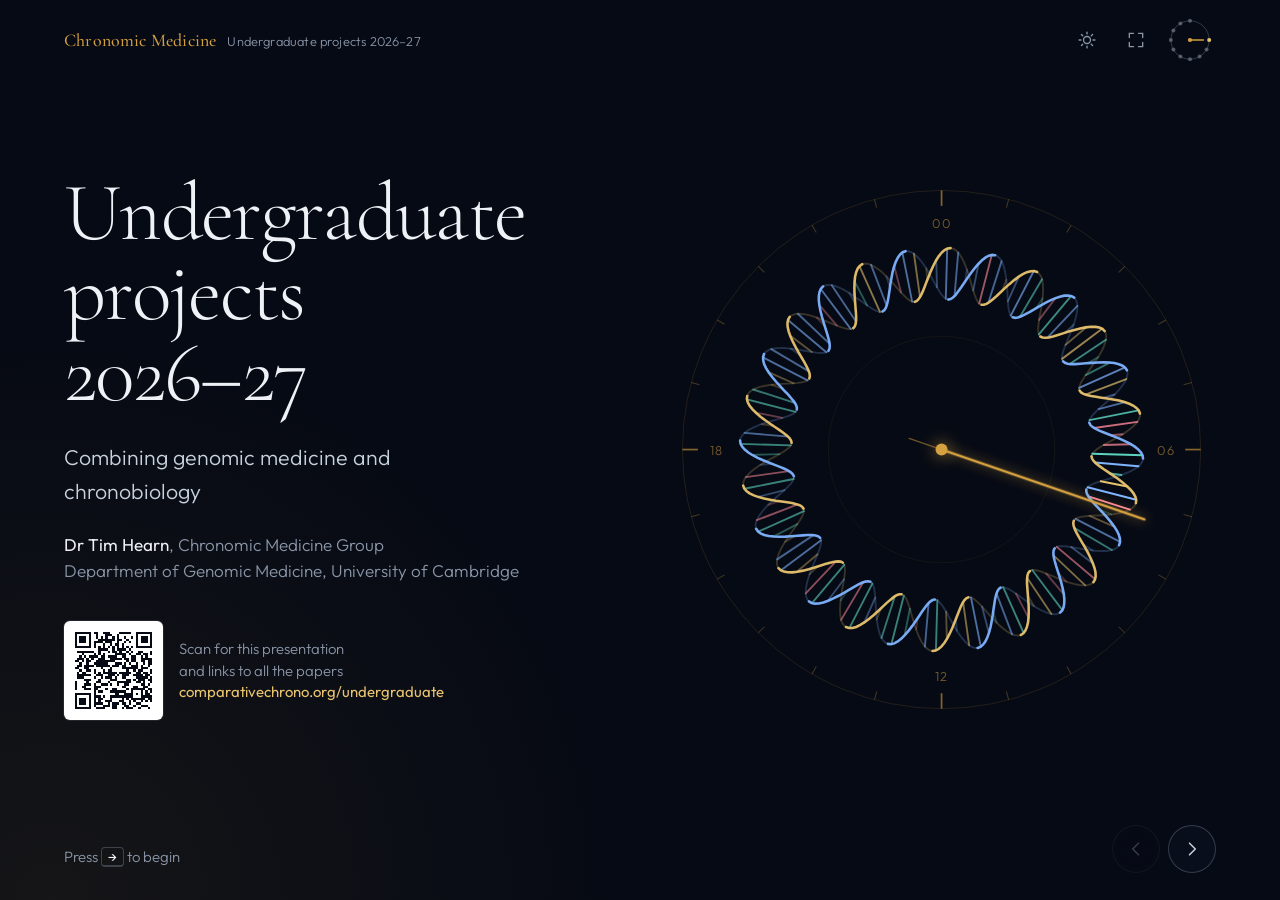
==== commit 02637ac3: "Add light and dark themes, rename department, refresh site and presentation text - Light theme (blue" ====
--- a/undergraduate/index.html
+++ b/undergraduate/index.html
@@ -1,5 +1,5 @@
 <!DOCTYPE html>
-<html lang="en" class="no-js">
+<html lang="en" class="no-js" data-theme-follow="off">
 <head>
 <meta charset="UTF-8">
 <meta name="viewport" content="width=device-width, initial-scale=1, viewport-fit=cover">
@@ -9,9 +9,14 @@
 <meta property="og:description" content="Genomic medicine meets the body clock: four research projects and three dissertations.">
 <meta property="og:url" content="https://comparativechrono.org/undergraduate/">
 <meta name="theme-color" content="#060a14">
+<meta name="color-scheme" content="dark light">
+<script>
+/* Colour theme: light 07:00–19:00 local time, dark otherwise, unless the visitor has chosen one (see ../theme.js) */
+(function(d){var p=null;try{p=localStorage.getItem('cm-theme')}catch(e){}var h=new Date().getHours();d.setAttribute('data-theme',p==='light'||p==='dark'?p:(h>=7&&h<19?'light':'dark'))})(document.documentElement);
+</script>
 <link rel="preconnect" href="https://fonts.googleapis.com">
 <link rel="preconnect" href="https://fonts.gstatic.com" crossorigin>
-<link href="https://fonts.googleapis.com/css2?family=Cormorant+Garamond:ital,wght@0,300;0,400;0,500;0,600;1,300;1,400&family=Outfit:wght@200;300;400;500;600&display=swap" rel="stylesheet">
+<link href="https://fonts.googleapis.com/css2?family=Cormorant+Garamond:ital,wght@0,300;0,400;0,500;0,600;1,300;1,400&family=Outfit:wght@200..600&display=swap" rel="stylesheet">
 <link rel="icon" href="../favicon.svg" type="image/svg+xml">
 <link rel="stylesheet" href="deck.css">
 <script>document.documentElement.classList.replace('no-js', 'js');</script>
@@ -36,6 +41,10 @@
     <a class="brand" href="../index.html">Chronomic Medicine <span>Undergraduate projects 2026–27</span></a>
     <div class="chrome-tools">
         <span class="timer" id="timer" hidden aria-live="off">0:00</span>
+        <button class="icon-btn theme-btn" type="button" data-theme-toggle aria-label="Switch between light and dark mode (D)">
+            <svg class="icon-sun" viewBox="0 0 24 24" aria-hidden="true"><circle cx="12" cy="12" r="4.2"/><path d="M12 2.5v2.2M12 19.3v2.2M2.5 12h2.2M19.3 12h2.2M5.3 5.3l1.6 1.6M17.1 17.1l1.6 1.6M5.3 18.7l1.6-1.6M17.1 6.9l1.6-1.6"/></svg>
+            <svg class="icon-moon" viewBox="0 0 24 24" aria-hidden="true"><path d="M20 14.6A8.4 8.4 0 0 1 9.4 4a8.4 8.4 0 1 0 10.6 10.6z"/></svg>
+        </button>
         <button class="icon-btn" id="fullscreenBtn" type="button" aria-label="Full screen (F)" title="Full screen (F)">
             <svg viewBox="0 0 24 24" fill="none" stroke="currentColor" stroke-width="1.6" stroke-linecap="round"><path d="M4 9V4h5M20 9V4h-5M4 15v5h5M20 15v5h-5"/></svg>
         </button>
@@ -57,11 +66,11 @@
     <div class="scene-inner">
         <div class="scene-text start-text">
             <h1 class="start-title"><span>Undergraduate</span> <span>projects</span> <span class="yr">2026–27</span></h1>
-            <p class="start-sub">Genomic medicine meets the body clock</p>
+            <p class="start-sub">Combining genomic medicine and chronobiology</p>
             <p class="start-by"><strong>Dr Tim Hearn</strong>, Chronomic Medicine Group<br>Department of Genomic Medicine, University of Cambridge</p>
             <a class="qr" href="https://comparativechrono.org/undergraduate/">
                 <img src="qr.svg" alt="QR code for comparativechrono.org/undergraduate" width="120" height="120">
-                <span>Scan to follow along on your phone,<br>and to find every paper later<br><b>comparativechrono.org/undergraduate</b></span>
+                <span>Scan for this presentation<br>and links to all the papers<br><b>comparativechrono.org/undergraduate</b></span>
             </a>
         </div>
         <figure class="scene-visual start-visual">
@@ -124,12 +133,12 @@
     <div class="scene-inner">
         <div class="scene-text">
             <p class="kicker">What is genomic medicine?</p>
-            <h2 class="scene-title">Read a patient’s whole genome. Find the one change behind their disease.</h2>
+            <h2 class="scene-title">Using a patient’s whole genome sequence to find the cause of their disease</h2>
             <ul class="facts">
-                <li><b>First</b><span>national health system to offer whole genome sequencing as routine care: the NHS Genomic Medicine Service</span></li>
-                <li><b>100,000</b><span>genomes from about 85,000 NHS patients with rare disease or cancer, in the 100,000 Genomes Project</span>
-                    <span class="gel-row"><img class="gel-logo" src="https://res.cloudinary.com/brandpad/image/upload/c_scale,w_auto/v1677600292/20150/gel_logo_rgb_light" alt="Genomics England" width="92" height="46" loading="lazy" referrerpolicy="no-referrer" data-fallback="Genomics England"></span></li>
-                <li><b>1 in 17</b><span>people will have a rare disease in their lifetime, and 80% of rare diseases have a genetic origin</span></li>
+                <li><b>2018</b><span>The NHS Genomic Medicine Service launched. The NHS was the first national health system to offer whole genome sequencing as part of routine care.</span></li>
+                <li><b>100,000</b><span>genomes were sequenced from about 85,000 NHS patients with rare disease or cancer for the 100,000 Genomes Project.</span>
+                    <span class="gel-row"><img class="gel-logo only-dark" src="https://res.cloudinary.com/brandpad/image/upload/c_scale,w_auto/v1677600292/20150/gel_logo_rgb_light" alt="Genomics England" width="92" height="46" loading="lazy" referrerpolicy="no-referrer" data-fallback="Genomics England"><img class="gel-logo only-light" src="https://res.cloudinary.com/brandpad/image/upload/c_scale,w_auto/v1677601026/20150/gel_logo_rgb_dark" alt="Genomics England" width="92" height="46" loading="lazy" referrerpolicy="no-referrer" data-fallback="Genomics England"></span></li>
+                <li><b>1 in 17</b><span>people will have a rare disease at some point in their life, and around 80% of rare diseases have a genetic cause.</span></li>
             </ul>
             <div class="actions"><button class="btn-quiet" type="button" data-details="details-gm">Sources</button></div>
         </div>
@@ -156,9 +165,9 @@
             </svg>
             <div class="caption-stack vis-caption" aria-live="polite">
                 <p data-step-only="0"><strong>The human genome:</strong> 3.1 billion letters of DNA across chromosomes 1–22, X and Y</p>
-                <p data-step-only="1">Zoom into one chromosome…</p>
-                <p data-step-only="2">…then one gene…</p>
-                <p data-step-only="3">…then one letter. Finding it is genomic medicine.</p>
+                <p data-step-only="1">One chromosome…</p>
+                <p data-step-only="2">…one gene…</p>
+                <p data-step-only="3">…and one changed letter.</p>
             </div>
         </figure>
     </div>
@@ -184,11 +193,11 @@
                 <li class="chip">Genomics England data</li>
             </ul>
             <h2 class="scene-title">Solve a rare disease patient!</h2>
-            <p class="lead">Only about 30% of cases in the NHS Genomic Medicine Service are solved. You’ll search patients’ genomes for the cause of their disease, and feed your findings back to the NHS.</p>
+            <p class="lead">Only 30% of cases from the NHS Genomic Medicine Service are currently solved. You will look for the causal variants in unsolved patients’ genomes and feed your findings back to the NHS.</p>
             <p class="people">With <strong>Tim Hearn</strong> and <strong>Bethan Lloyd-Owen</strong></p>
             <div class="actions">
                 <button class="btn" type="button" data-details="details-solve">Details and reading</button>
-                <img class="gel-mini" src="https://res.cloudinary.com/brandpad/image/upload/c_scale,w_auto/v1677600292/20150/gel_logo_rgb_light" alt="Genomics England" width="76" height="38" loading="lazy" referrerpolicy="no-referrer" data-fallback="Genomics England">
+                <img class="gel-mini only-dark" src="https://res.cloudinary.com/brandpad/image/upload/c_scale,w_auto/v1677600292/20150/gel_logo_rgb_light" alt="Genomics England" width="76" height="38" loading="lazy" referrerpolicy="no-referrer" data-fallback="Genomics England"><img class="gel-mini only-light" src="https://res.cloudinary.com/brandpad/image/upload/c_scale,w_auto/v1677601026/20150/gel_logo_rgb_dark" alt="Genomics England" width="76" height="38" loading="lazy" referrerpolicy="no-referrer" data-fallback="Genomics England">
             </div>
         </div>
         <figure class="scene-visual fn">
@@ -198,11 +207,11 @@
             </svg>
             <div class="fn-body">
                 <ol class="fn-stages">
-                    <li>4–5 million letters differ from the reference genome</li>
-                    <li>About 10,000 of those change a protein</li>
+                    <li>4–5 million differences from the reference genome</li>
+                    <li>About 10,000 change a protein</li>
                     <li>A few hundred are rare in the population</li>
-                    <li>A handful sit in genes that fit the patient’s symptoms</li>
-                    <li>One explains their disease</li>
+                    <li>A handful are in genes linked to the patient’s symptoms</li>
+                    <li>One is the cause</li>
                 </ol>
                 <svg class="fn-dots" viewBox="0 0 460 420" role="img" aria-label="A funnel of dots, each a DNA variant, filtered stage by stage until one remains">
                     <path class="fn-outline" d="M20 14 H440 L262 336 V404 H198 V336 Z"/>
@@ -223,7 +232,7 @@
         </ul>
         <p>The NHS genomic medicine service is here! Patients with rare diseases are now offered the opportunity to have whole genome sequencing performed on the NHS to identify a causal variant if standard testing fails. Only 30% of cases from the NHS genomic medicine service are currently solved. We need researchers to help us solve the many individuals who have been sequenced.</p>
         <p>You will work in the Linux computing environment to examine potential causal variants in a set of patients, and feed your findings back to the NHS. This project has the potential to lead directly to improvements in a patient’s life.</p>
-        <h4>Good to know</h4>
+        <h4>Practical details</h4>
         <ul class="plain">
             <li>The work uses the Genomics England 100,000 Genomes Project data, inside the secure Genomics England Research Environment.</li>
             <li>You will sign up to the Genomics England clinical interpretation partnership agreement and complete information governance training.</li>
@@ -252,12 +261,12 @@
 <section class="scene scene--chrono layout-split" id="chronomic" data-title="Chronomic medicine: adding time">
     <div class="scene-inner">
         <div class="scene-text">
-            <p class="kicker">What might we be missing?</p>
-            <h2 class="scene-title">Your genome is the same at 8 am and 8 pm. What it’s doing isn’t.</h2>
-            <p class="lead">52% of disease-causing genes are predicted to oscillate across the day. <em>Chronomic medicine</em> is our name for bringing the body clock into genomic medicine.</p>
+            <p class="kicker">Chronomic medicine</p>
+            <h2 class="scene-title">Your DNA doesn’t change over the day, but your gene activity does</h2>
+            <p class="lead">52% of disease-causing genes are predicted to oscillate across the day. We call the application of chronobiology to genomic medicine <em>chronomic medicine</em>.</p>
             <ul class="angles">
-                <li><b>Severity</b><span>Could the clock explain why one variant is mild in one person and severe in another?</span></li>
-                <li><b>Diagnosis</b><span>Could variants in the switches that time our genes be hidden causes?</span></li>
+                <li><b>Severity</b><span>The clock may help explain why the same variant is mild in one person and severe in another.</span></li>
+                <li><b>Diagnosis</b><span>Variants in the DNA that controls when genes are switched on could be missed causes of disease.</span></li>
                 <li><b>Treatment</b><span>The time of day a medicine is taken can change how well it works.</span></li>
             </ul>
             <div class="actions"><button class="btn-quiet" type="button" data-details="details-chrono">Sources</button></div>
@@ -280,7 +289,7 @@
                 <line class="cd-hand" x1="0" y1="-98" x2="0" y2="-236"/>
                 <circle class="cd-knob" r="15" cy="-250" tabindex="0" role="slider" aria-label="Time of day" aria-valuemin="0" aria-valuemax="24" aria-valuenow="6" aria-valuetext="06:00"/>
             </svg>
-            <p class="vis-caption">Drag the hand to change the time. Bars are genes that peak at different times; events are typical for a day-active adult.</p>
+            <p class="vis-caption">Drag the hand to change the time. Each bar is a gene that peaks at a different time of day. Times are typical for someone who sleeps at night.</p>
         </figure>
     </div>
     <div class="details" id="details-chrono" hidden>
@@ -306,11 +315,11 @@
                 <li class="chip">Genomics England data</li>
             </ul>
             <h2 class="scene-title is-long">Is circadian disruption of rhythmically expressed genes behind missing heritability in rare disease?</h2>
-            <p class="lead">The same disease variant can be severe in one person and mild in another. You’ll test whether the variants that make people morning larks or night owls help explain the difference.</p>
+            <p class="lead">The same disease variant can be severe in one person and mild in another. You will test whether genetic variants that make people morning or evening types help to explain the difference.</p>
             <p class="people">With <strong>Tim Hearn</strong> and <strong>Millie Ampiah</strong></p>
             <div class="actions">
                 <button class="btn" type="button" data-details="details-heritability">Details and reading</button>
-                <img class="gel-mini" src="https://res.cloudinary.com/brandpad/image/upload/c_scale,w_auto/v1677600292/20150/gel_logo_rgb_light" alt="Genomics England" width="76" height="38" loading="lazy" referrerpolicy="no-referrer" data-fallback="Genomics England">
+                <img class="gel-mini only-dark" src="https://res.cloudinary.com/brandpad/image/upload/c_scale,w_auto/v1677600292/20150/gel_logo_rgb_light" alt="Genomics England" width="76" height="38" loading="lazy" referrerpolicy="no-referrer" data-fallback="Genomics England"><img class="gel-mini only-light" src="https://res.cloudinary.com/brandpad/image/upload/c_scale,w_auto/v1677601026/20150/gel_logo_rgb_dark" alt="Genomics England" width="76" height="38" loading="lazy" referrerpolicy="no-referrer" data-fallback="Genomics England">
             </div>
         </div>
         <figure class="scene-visual">
@@ -323,34 +332,33 @@
                     <g class="hr-hist"></g>
                     <line class="hr-axis" x1="60" y1="430" x2="740" y2="430"/>
                     <circle class="hr-sun" cx="60" cy="470" r="11"/>
-                    <text class="hr-axis-label" x="82" y="476">Morning larks</text>
+                    <text class="hr-axis-label" x="82" y="476">Morning types</text>
                     <path class="hr-moon" d="M736 458 a13 13 0 1 0 12 18 a10 10 0 1 1 -12 -18 z"/>
-                    <text class="hr-axis-label" x="718" y="476" text-anchor="end">Night owls</text>
+                    <text class="hr-axis-label" x="718" y="476" text-anchor="end">Evening types</text>
                 </g>
                 <!-- Step 1: same variant, different severity -->
                 <g class="hr-panel" data-step-only="1">
                     <g class="hr-pair"></g>
-                    <text class="hr-text" x="400" y="470" text-anchor="middle">Same disease variant <tspan fill="#ff8a9a">●</tspan>, different severity.</text>
-                    <text class="hr-text-muted" x="400" y="498" text-anchor="middle">Could variants that set the body clock <tspan fill="#e8c36e">●</tspan> be modifiers? We’ve found loci that do this for cardiac arrhythmias.</text>
+                    <text class="hr-text" x="400" y="470" text-anchor="middle">Same disease variant <tspan class="t-rose">●</tspan>, different severity.</text>
+                    <text class="hr-text-muted" x="400" y="498" text-anchor="middle">Do variants that affect the body clock <tspan class="t-accent">●</tspan> modify severity? We have found loci that do this in cardiac arrhythmias.</text>
                 </g>
                 <!-- Step 2: your project -->
                 <g class="hr-panel" data-step-only="2">
                     <text class="hr-text" x="40" y="44">First: which genes on the endocrine disorders panel are rhythmic?</text>
                     <g class="hr-tiles"></g>
                     <text class="hr-q" x="440" y="236">?</text>
-                    <text class="hr-text-muted" x="440" y="262">rhythmic genes:</text>
-                    <text class="hr-text-muted" x="440" y="284">your first result</text>
+                    <text class="hr-text-muted" x="440" y="264">rhythmic genes</text>
                     <path class="hr-arrow" d="M210 330 V 372" marker-end="url(#hrArrow)"/>
                     <rect class="hr-cohort" x="40" y="384" width="720" height="96" rx="12"/>
                     <text class="hr-text" x="64" y="422">Then: test clock variants against disease severity in patients’ genomes</text>
                     <text class="hr-text-muted" x="64" y="452">100,000 Genomes Project endocrine cohort, or any rare disease or cancer you choose</text>
-                    <defs><marker id="hrArrow" viewBox="0 0 10 10" refX="5" refY="5" markerWidth="7" markerHeight="7" orient="auto-start-reverse"><path d="M0 0 L10 5 L0 10 z" fill="#8a96a8"/></marker></defs>
+                    <defs><marker id="hrArrow" viewBox="0 0 10 10" refX="5" refY="5" markerWidth="7" markerHeight="7" orient="auto-start-reverse"><path class="mk" d="M0 0 L10 5 L0 10 z"/></marker></defs>
                 </g>
             </svg>
             <div class="caption-stack vis-caption">
-                <p data-step-only="0">Chronotype, whether you’re a lark or an owl, is partly written in your genome.</p>
+                <p data-step-only="0">Chronotype, whether you are a morning or an evening type, is partly genetic.</p>
                 <p data-step-only="1">Missing heritability: what explains the difference between these two patients?</p>
-                <p data-step-only="2">Your project: endocrine disorders first, where the disease genes are highly differentially expressed.</p>
+                <p data-step-only="2">The project starts with endocrine disorders, where the disease genes are highly differentially expressed.</p>
             </div>
         </figure>
     </div>
@@ -365,7 +373,7 @@
         <p>You will continue an existing study looking for associations between variants influencing genetic chronotype, the genetic basis for “morning” and “evening” people, and rare disease phenotype severity. We have previously identified loci that affect the severity of cardiac arrhythmias and you will continue this work with other candidate diseases.</p>
         <p>There are many common endocrine disorders where the genetic aetiology is complicated and there is contribution from a variety of genes in related pathways to the overall disease phenotype. Endocrine disorders are excellent candidates for chronomic medicine, as the disease genes are highly differentially expressed. You will ascertain the number of genes on the endocrine disorders gene panel which are rhythmically expressed in patient samples. You will then perform an analysis on the patient genomes in the 100,000 Genomes Project endocrine disorders group.</p>
         <p>It is possible to conduct this project on any other rare disease or cancer of interest to a student.</p>
-        <h4>Good to know</h4>
+        <h4>Practical details</h4>
         <ul class="plain">
             <li>The work uses the Genomics England 100,000 Genomes Project data, inside the secure Genomics England Research Environment.</li>
             <li>You will sign up to the Genomics England clinical interpretation partnership agreement and complete information governance training.</li>
@@ -399,7 +407,7 @@
                 <li class="chip">Human cell culture</li>
             </ul>
             <h2 class="scene-title">Timing of human cell clock</h2>
-            <p class="lead">Almost every cell in your body keeps its own 24-hour time. You’ll synchronise cultured human cells with a brief hormone pulse, then chart when each clock gene rises and falls across the day.</p>
+            <p class="lead">Almost every cell in the body has its own circadian clock. You will synchronise cultured human cells with a brief hormone pulse and measure when the clock genes are expressed across the day.</p>
             <p class="people">With <strong>Tim Hearn</strong></p>
             <div class="actions">
                 <button class="btn" type="button" data-details="details-cells">Details and reading</button>
@@ -426,7 +434,7 @@
                     <svg viewBox="0 0 20 20" fill="none" stroke="currentColor" stroke-width="1.6"><circle cx="10" cy="10" r="3"/><circle cx="10" cy="10" r="7.5" opacity=".5"/></svg>
                     <span>Add a hormone pulse</span>
                 </button>
-                <p class="vis-caption" id="cellCaption">Out of step, the cells’ rhythms cancel out.</p>
+                <p class="vis-caption" id="cellCaption">Out of step, the cells’ rhythms cancel each other out.</p>
             </div>
         </figure>
     </div>
@@ -444,15 +452,15 @@
                 <text class="ttfl-text" x="95" y="107">CLOCK–BMAL1</text>
                 <rect class="ttfl-node b" x="350" y="74" width="150" height="56" rx="28"/>
                 <text class="ttfl-text" x="425" y="99">PER and CRY</text>
-                <text class="ttfl-text" x="425" y="118" style="font-size:12px;fill:#8a96a8">genes → proteins</text>
+                <text class="ttfl-text ttfl-sub" x="425" y="118">genes → proteins</text>
                 <path class="ttfl-arrow" d="M170 88 C 240 30, 280 30, 348 88" marker-end="url(#ttflOn)"/>
                 <text class="ttfl-label" x="260" y="34">switches on</text>
                 <path class="ttfl-arrow" d="M350 118 C 280 176, 240 176, 174 118" marker-end="url(#ttflOff)"/>
                 <text class="ttfl-label" x="260" y="186">switch off</text>
-                <text class="ttfl-label" x="260" y="108" style="fill:#e8c36e">≈ 24 hours per loop</text>
+                <text class="ttfl-label ttfl-period" x="260" y="108">≈ 24 hours per loop</text>
                 <defs>
-                    <marker id="ttflOn" viewBox="0 0 10 10" refX="8" refY="5" markerWidth="8" markerHeight="8" orient="auto"><path d="M0 0 L10 5 L0 10 z" fill="#8a96a8"/></marker>
-                    <marker id="ttflOff" viewBox="0 0 10 10" refX="5" refY="5" markerWidth="8" markerHeight="8" orient="auto"><path d="M5 0 V10" stroke="#8a96a8" stroke-width="3"/></marker>
+                    <marker id="ttflOn" viewBox="0 0 10 10" refX="8" refY="5" markerWidth="8" markerHeight="8" orient="auto"><path class="mk" d="M0 0 L10 5 L0 10 z"/></marker>
+                    <marker id="ttflOff" viewBox="0 0 10 10" refX="5" refY="5" markerWidth="8" markerHeight="8" orient="auto"><path class="mk-bar" d="M5 0 V10"/></marker>
                 </defs>
             </svg>
             <figcaption>The core clock is a transcription–translation feedback loop (see Partch et al. 2014).</figcaption>
@@ -479,8 +487,8 @@
                 <li class="chip">Software and benchmarking</li>
             </ul>
             <h2 class="scene-title is-long">Developing and benchmarking Native Workbench: accessible, reproducible bioinformatics on Windows</h2>
-            <p class="lead">Native Workbench runs established analysis tools on an ordinary Windows computer and records how every result was made. You’ll improve it, then test it against Linux.</p>
-            <p class="people">With <strong>Tim Hearn</strong>. Experience with AI agents and GitHub is an advantage.</p>
+            <p class="lead">Native Workbench is a Windows desktop application that runs established bioinformatics tools and records how each result was produced. You will develop it further and compare it with the same analyses run on Linux.</p>
+            <p class="people">With <strong>Tim Hearn</strong>. Experience of AI agents and GitHub would be an advantage.</p>
             <div class="actions">
                 <button class="btn" type="button" data-details="details-workbench">Details and reading</button>
             </div>
@@ -519,7 +527,7 @@
         <p>Running bioinformatics analyses can involve complex software setup, creating barriers for students and researchers. Native Workbench is a Windows desktop application designed to make established analysis tools easier to run locally while recording how results were produced.</p>
         <p>This project will develop the application further and evaluate its scientific correctness, performance, usability and reproducibility. The student will test workflows such as sequence quality control, alignment and variant calling using datasets with known expected results and larger, realistic datasets. Scientific outputs, execution times and computing-resource use will be compared with equivalent Linux analyses under matched conditions wherever practical.</p>
         <p>Testing across different Windows computers and structured user feedback will guide improvements to installation, workflow construction and error recovery. The project will deliver an improved application and a reproducible benchmark suite, alongside evidence-based guidance on its capabilities and limitations.</p>
-        <h4>Good to know</h4>
+        <h4>Practical details</h4>
         <ul class="plain">
             <li>A good understanding of the use of AI agents and GitHub would be an advantage.</li>
         </ul>
@@ -544,12 +552,12 @@
         <div class="ds-grid">
             <article class="ds-card" id="diss-bioinf" data-option="dissertation" data-cat="dissertation" data-short="Is bioinformatics a data science?">
                 <svg viewBox="0 0 300 190" role="img" aria-label="Circles for biology, computing and statistics drift together; a dashed circle for data science slides over them">
-                    <rect width="300" height="190" fill="rgba(6,10,20,.45)"/>
+                    <rect class="ds-bg" width="300" height="190"/>
                     <g transform="translate(140 100)">
                         <g class="ds-bio"><circle class="ds-circle" cx="-28" cy="-14" r="46"/><text class="ds-venn-label" x="-48" y="-26">Biology</text></g>
                         <g class="ds-cs"><circle class="ds-circle" cx="28" cy="-14" r="46"/><text class="ds-venn-label" x="50" y="-26">Computing</text></g>
                         <g class="ds-stats"><circle class="ds-circle" cx="0" cy="24" r="46"/><text class="ds-venn-label" x="0" y="56">Statistics</text></g>
-                        <g class="ds-dsci"><circle class="ds-circle" cx="40" cy="8" r="62"/><text class="ds-venn-label" x="94" y="-50" style="fill:#b8a2ff">Data science</text></g>
+                        <g class="ds-dsci"><circle class="ds-circle" cx="40" cy="8" r="62"/><text class="ds-venn-label t-diss" x="94" y="-50">Data science</text></g>
                         <text class="ds-venn-label" x="0" y="4" style="font-size:11px">Bioinformatics</text>
                     </g>
                     <text class="ds-q" x="268" y="176">?</text>
@@ -559,7 +567,7 @@
             </article>
             <article class="ds-card" id="diss-cardio" data-option="dissertation" data-cat="dissertation" data-short="Circadian clocks and cardiovascular disease">
                 <svg viewBox="0 0 300 190" role="img" aria-label="A beating heart and an ECG trace above a 24-hour bar with the morning highlighted: heart attacks are most common in the morning">
-                    <rect width="300" height="190" fill="rgba(6,10,20,.45)"/>
+                    <rect class="ds-bg" width="300" height="190"/>
                     <g transform="translate(150 14) scale(0.74) translate(-150 -22)"><path class="ds-heart" d="M150 84 C 150 84, 118 64, 118 44 C 118 30, 130 22, 140 22 C 146 22, 150 26, 150 30 C 150 26, 154 22, 160 22 C 170 22, 182 30, 182 44 C 182 64, 150 84, 150 84 Z"/></g>
                     <path class="ds-ecg" pathLength="100" d="M10 116 h10 q6 -8 12 0 h6 l3 5 l5 -46 l5 54 l3 -13 h10 q10 -16 20 0 h16 h10 q6 -8 12 0 h6 l3 5 l5 -46 l5 54 l3 -13 h10 q10 -16 20 0 h16 h10 q6 -8 12 0 h6 l3 5 l5 -46 l5 54 l3 -13 h10 q10 -16 20 0 h16"/>
                     <text class="ds-text-muted" x="117" y="151" text-anchor="middle">heart attacks peak</text>
@@ -578,8 +586,8 @@
                 <svg viewBox="0 0 300 190" role="img" aria-label="A water flea, Daphnia, sinks during the day and rises at night, its heart beating fast">
                     <defs>
                         <linearGradient id="dsWater" x1="0" y1="0" x2="0" y2="1">
-                            <stop offset="0" stop-color="#173a52"/>
-                            <stop offset="1" stop-color="#060d18"/>
+                            <stop class="ds-water-top" offset="0"/>
+                            <stop class="ds-water-bottom" offset="1"/>
                         </linearGradient>
                     </defs>
                     <rect class="ds-water-day" width="300" height="190"/>
@@ -655,7 +663,7 @@
     <div class="scene-inner">
         <div class="scene-text">
             <h2 class="scene-title">Come and talk to us</h2>
-            <p class="lead">Ask about any project or dissertation, or come and see where we work.</p>
+            <p class="lead">Get in touch about any of the projects or dissertations, or to visit the lab.</p>
             <div class="join-contact">
                 <img src="../photos/tim-hearn.webp" alt="Tim Hearn" width="104" height="104" loading="lazy">
                 <p><strong>Dr Tim Hearn</strong><br><a class="join-email" href="mailto:tjh70@cam.ac.uk">tjh70@cam.ac.uk</a></p>
@@ -688,7 +696,7 @@
                 </svg>
                 <a class="join-qr" href="https://comparativechrono.org/undergraduate/"><img src="qr.svg" alt="QR code for comparativechrono.org/undergraduate" width="120" height="120"></a>
             </div>
-            <p class="join-url">Everything from today, with all the papers:<br><a href="https://comparativechrono.org/undergraduate/">comparativechrono.org/undergraduate</a></p>
+            <p class="join-url">This presentation, with links to all the papers:<br><a href="https://comparativechrono.org/undergraduate/">comparativechrono.org/undergraduate</a></p>
             <ul class="join-jump" id="joinJump" aria-label="Jump to a project or dissertation"></ul>
         </div>
     </div>
@@ -738,6 +746,7 @@
             <dt><kbd>←</kbd> <kbd>Page Up</kbd></dt><dd>Previous screen</dd>
             <dt><kbd>O</kbd></dt><dd>All screens</dd>
             <dt><kbd>F</kbd></dt><dd>Full screen</dd>
+            <dt><kbd>D</kbd></dt><dd>Switch between light and dark mode (Shift+D goes back to automatic: light 07:00–19:00)</dd>
             <dt><kbd>B</kbd></dt><dd>Black screen</dd>
             <dt><kbd>T</kbd></dt><dd>Show the talk timer (turns amber at 8 minutes, red at 10)</dd>
             <dt><kbd>Home</kbd> <kbd>End</kbd></dt><dd>First or last screen</dd>
@@ -749,6 +758,7 @@
 <div class="blackout" id="blackout" aria-hidden="true"></div>
 <p class="sr-only" id="announcer" aria-live="polite"></p>
 
+<script src="../theme.js"></script>
 <script src="deck.js"></script>
 <script src="visuals.js"></script>
 </body>
--- a/undergraduate/deck.css
+++ b/undergraduate/deck.css
@@ -9,23 +9,108 @@
 @property --sweep { syntax: '<angle>'; inherits: false; initial-value: 0deg; }
 @property --hand  { syntax: '<angle>'; inherits: false; initial-value: 0deg; }
 
-:root {
-    --night: #060a14;
-    --deep: #0c1220;
-    --slate: #151d2e;
+/* Dark theme (night): the original look. Also the fallback without JavaScript. */
+:root,
+[data-theme="dark"] {
+    color-scheme: dark;
+    --bg: #060a14;
+    --surface: #0c1220;
+    --surface-2: #151d2e;
     --line: rgba(148, 163, 184, 0.14);
     --line-strong: rgba(148, 163, 184, 0.32);
-    --muted: #8a96a8;
-    --ink: #c8d2df;
-    --white: #eef1f6;
-    --amber: #d4a040;
-    --amber-soft: #e8c36e;
-    --amber-glow: rgba(212, 160, 64, 0.12);
-    --sky: #7fb4ff;
-    --teal: #5ed6c0;
-    --violet: #b8a2ff;
-    --rose: #ff8a9a;
-
+    --text-muted: #8a96a8;
+    --text: #c8d2df;
+    --text-strong: #eef1f6;
+    --accent: #d4a040;            /* time: clock hands, sweeps, highlights */
+    --accent-soft: #e8c36e;
+    --accent-wash: rgba(212, 160, 64, 0.12);
+    --c-comp: #7fb4ff;            /* computational project */
+    --c-lab: #5ed6c0;             /* lab project */
+    --c-diss: #b8a2ff;            /* dissertation */
+    --c-rose: #ff8a9a;            /* patients, disease variants */
+    --warn: #d4a040;              /* talk timer near the end */
+
+    --bg-rgb: 6, 10, 20;
+    --surface-rgb: 12, 18, 32;
+    --surface-2-rgb: 21, 29, 46;
+    --ink-rgb: 148, 163, 184;     /* neutral lines */
+    --fill-rgb: 200, 210, 223;    /* neutral fills */
+    --accent-rgb: 212, 160, 64;
+    --accent-soft-rgb: 232, 195, 110;
+    --comp-rgb: 127, 180, 255;
+    --lab-rgb: 94, 214, 192;
+    --diss-rgb: 184, 162, 255;
+    --rose-rgb: 255, 138, 154;
+    --sun-rgb: 212, 160, 64;
+    --moon-rgb: 127, 180, 255;
+
+    --scrim: rgba(3, 6, 12, 0.62);
+    --panel-shadow: -30px 0 80px rgba(0, 0, 0, 0.45);
+    --node-bg: #0f1a2d;
+    --node-bg-busy: #17294a;
+    --water-top: #173a52;
+    --water-bottom: #060d18;
+    --nightshade: #02040a;
+    --nightshade-max: 0.75;
+    --daphnia-rgb: 200, 220, 235;
+    --daphnia-body: rgba(200, 220, 235, 0.14);
+    --lark: #e8c36e;
+    --owl: #b8a2ff;
+    --body-weight: 300;
+    --display-weight: 300;
+}
+
+/* Light theme (day): clinical blue on white */
+[data-theme="light"] {
+    color-scheme: light;
+    --bg: #ffffff;
+    --surface: #f6f9fd;
+    --surface-2: #e9f1fa;
+    --line: rgba(10, 37, 64, 0.12);
+    --line-strong: rgba(10, 37, 64, 0.26);
+    --text-muted: #56697f;
+    --text: #2f4560;
+    --text-strong: #0a2540;
+    --accent: #0a5cb8;
+    --accent-soft: #1f6fd1;
+    --accent-wash: rgba(10, 92, 184, 0.09);
+    --c-comp: #2b77e3;
+    --c-lab: #0a8f7a;
+    --c-diss: #7d44c8;
+    --c-rose: #cf3a58;
+    --warn: #b25e00;
+
+    --bg-rgb: 255, 255, 255;
+    --surface-rgb: 255, 255, 255;
+    --surface-2-rgb: 233, 241, 250;
+    --ink-rgb: 10, 37, 64;
+    --fill-rgb: 10, 37, 64;
+    --accent-rgb: 10, 92, 184;
+    --accent-soft-rgb: 31, 111, 209;
+    --comp-rgb: 43, 119, 227;
+    --lab-rgb: 10, 143, 122;
+    --diss-rgb: 125, 68, 200;
+    --rose-rgb: 207, 58, 88;
+    --sun-rgb: 47, 125, 214;
+    --moon-rgb: 10, 37, 64;
+
+    --scrim: rgba(10, 37, 64, 0.32);
+    --panel-shadow: -24px 0 60px rgba(10, 37, 64, 0.16);
+    --node-bg: #ffffff;
+    --node-bg-busy: #e3eefb;
+    --water-top: #d9eaf9;
+    --water-bottom: #7fa9d6;
+    --nightshade: #0a2540;
+    --nightshade-max: 0.6;
+    --daphnia-rgb: 18, 48, 82;
+    --daphnia-body: rgba(255, 255, 255, 0.6);
+    --lark: #e0a21a;
+    --owl: #7d44c8;
+    --body-weight: 350;
+    --display-weight: 400;
+}
+
+:root {
     --serif: 'Cormorant Garamond', Georgia, 'Times New Roman', serif;
     --sans: 'Outfit', system-ui, -apple-system, 'Segoe UI', sans-serif;
     --mono: ui-monospace, 'SFMono-Regular', Menlo, Consolas, monospace;
@@ -49,9 +134,9 @@
 html, body { height: 100%; }
 body {
     font-family: var(--sans);
-    font-weight: 300;
-    color: var(--ink);
-    background: var(--night);
+    font-weight: var(--body-weight);
+    color: var(--text);
+    background: var(--bg);
     line-height: 1.6;
     -webkit-font-smoothing: antialiased;
     text-rendering: optimizeLegibility;
@@ -60,7 +145,7 @@
 img, svg { display: block; }
 a { color: inherit; }
 button { font: inherit; color: inherit; }
-:focus-visible { outline: 2px solid var(--amber); outline-offset: 3px; }
+:focus-visible { outline: 2px solid var(--accent); outline-offset: 3px; }
 .sr-only {
     position: absolute; width: 1px; height: 1px; padding: 0; margin: -1px;
     overflow: hidden; clip: rect(0 0 0 0); white-space: nowrap; border: 0;
@@ -68,7 +153,7 @@
 kbd {
     font-family: var(--sans); font-size: 0.9em; font-weight: 400;
     padding: 0.05em 0.45em; border: 1px solid var(--line-strong);
-    border-bottom-width: 2px; border-radius: 4px; color: var(--white);
+    border-bottom-width: 2px; border-radius: 4px; color: var(--text-strong);
 }
 
 /* ─── Persistent chrome ─────────────────────────────────────── */
@@ -81,34 +166,34 @@
 .chrome > * { pointer-events: auto; }
 .brand {
     font-family: var(--serif); font-weight: 500; font-size: 1.12rem;
-    color: var(--amber); text-decoration: none; letter-spacing: 0.01em;
+    color: var(--accent); text-decoration: none; letter-spacing: 0.01em;
     display: flex; align-items: baseline; gap: 0.7rem;
 }
-.brand span { font-family: var(--sans); font-weight: 300; font-size: 0.8rem; color: var(--muted); }
+.brand span { font-family: var(--sans); font-weight: 300; font-size: 0.8rem; color: var(--text-muted); }
 .chrome-tools { display: flex; align-items: center; gap: 0.35rem; }
 .icon-btn {
     width: 44px; height: 44px; border-radius: 50%;
     display: grid; place-items: center;
     background: transparent; border: 1px solid transparent;
-    color: var(--muted); cursor: pointer;
+    color: var(--text-muted); cursor: pointer;
     transition: color 0.25s, border-color 0.25s, background 0.25s;
 }
-.icon-btn:hover { color: var(--amber); border-color: var(--line); background: rgba(12, 18, 32, 0.6); }
+.icon-btn:hover { color: var(--accent); border-color: var(--line); background: rgba(var(--surface-rgb), 0.6); }
 .icon-btn svg { width: 20px; height: 20px; }
 .dial-btn { width: 52px; height: 52px; }
 .dial-btn svg { width: 46px; height: 46px; }
 .md-ring { fill: none; stroke: var(--line-strong); stroke-width: 1; }
-.md-dot { fill: var(--muted); opacity: 0.55; transition: fill 0.3s, opacity 0.3s; }
-.md-dot.is-past { fill: var(--amber); opacity: 0.8; }
-.md-dot.is-now { fill: var(--amber-soft); opacity: 1; }
-.md-hand { stroke: var(--amber); stroke-width: 1.6; stroke-linecap: round; transition: transform 0.9s var(--swing); }
-.md-hub { fill: var(--amber); }
+.md-dot { fill: var(--text-muted); opacity: 0.55; transition: fill 0.3s, opacity 0.3s; }
+.md-dot.is-past { fill: var(--accent); opacity: 0.8; }
+.md-dot.is-now { fill: var(--accent-soft); opacity: 1; }
+.md-hand { stroke: var(--accent); stroke-width: 1.6; stroke-linecap: round; transition: transform 0.9s var(--swing); }
+.md-hub { fill: var(--accent); }
 .timer {
-    font-variant-numeric: tabular-nums; font-size: 0.92rem; color: var(--muted);
+    font-variant-numeric: tabular-nums; font-size: 0.92rem; color: var(--text-muted);
     padding: 0 0.4rem; min-width: 3.2em; text-align: right;
 }
-.timer.is-late { color: var(--amber); }
-.timer.is-over { color: var(--rose); }
+.timer.is-late { color: var(--warn); }
+.timer.is-over { color: var(--c-rose); }
 
 /* ─── Deck and scenes ───────────────────────────────────────── */
 .deck { position: fixed; inset: 0; overflow: hidden; }
@@ -119,9 +204,9 @@
     overflow: hidden;
     touch-action: pan-y;
     background:
-        radial-gradient(circle 62vmax at var(--sun-x, 50%) var(--sun-y, 115%), rgba(212, 160, 64, var(--sun-a, 0)), transparent 72%),
-        radial-gradient(circle 46vmax at var(--moon-x, 75%) var(--moon-y, 6%), rgba(127, 180, 255, var(--moon-a, 0)), transparent 72%),
-        var(--night);
+        radial-gradient(circle 62vmax at var(--sun-x, 50%) var(--sun-y, 115%), rgba(var(--sun-rgb), var(--sun-a, 0)), transparent 72%),
+        radial-gradient(circle 46vmax at var(--moon-x, 75%) var(--moon-y, 6%), rgba(var(--moon-rgb), var(--moon-a, 0)), transparent 72%),
+        var(--bg);
 }
 .scene.is-active { visibility: visible; opacity: 1; z-index: 1; }
 .scene.is-leaving {
@@ -155,8 +240,8 @@
     width: 2px; height: 130vmax; margin-left: -1px;
     transform-origin: 50% 100%;
     transform: rotate(var(--hand));
-    background: linear-gradient(to top, rgba(232, 195, 110, 0.95), rgba(232, 195, 110, 0.35) 25%, transparent 60%);
-    filter: drop-shadow(0 0 6px rgba(232, 195, 110, 0.6));
+    background: linear-gradient(to top, rgba(var(--accent-soft-rgb), 0.95), rgba(var(--accent-soft-rgb), 0.35) 25%, transparent 60%);
+    filter: drop-shadow(0 0 6px rgba(var(--accent-soft-rgb), 0.6));
     pointer-events: none; opacity: 0;
 }
 .sweep-hand.is-running { animation: hand-cw var(--wipe-ms) var(--swing) both; }
@@ -170,6 +255,34 @@
     100% { --hand: -8deg; opacity: 0; }
 }
 .no-sweep .sweep-hand, .reduce-motion .sweep-hand { display: none; }
+
+/* Light / dark switch (sun shows in dark mode, moon in light mode) */
+.theme-btn { position: relative; }
+.theme-btn svg {
+    position: absolute; width: 20px; height: 20px;
+    fill: none; stroke: currentColor; stroke-width: 1.6; stroke-linecap: round; stroke-linejoin: round;
+    transition: opacity 0.4s var(--ease), transform 0.6s var(--ease);
+}
+[data-theme="dark"] .theme-btn .icon-moon,
+[data-theme="light"] .theme-btn .icon-sun { opacity: 0; transform: rotate(-90deg) scale(0.6); }
+
+/* Theme change sweeps in like a clock hand (browsers with view transitions) */
+::view-transition-old(root),
+::view-transition-new(root) { animation: none; mix-blend-mode: normal; }
+html.theme-sweep::view-transition-new(root) {
+    -webkit-mask-image: conic-gradient(from 0deg at var(--vt-x, 50%) var(--vt-y, 50%), #000 calc(var(--sweep) - 14deg), transparent var(--sweep));
+            mask-image: conic-gradient(from 0deg at var(--vt-x, 50%) var(--vt-y, 50%), #000 calc(var(--sweep) - 14deg), transparent var(--sweep));
+    animation: theme-sweep 0.9s var(--swing) both;
+}
+@keyframes theme-sweep { from { --sweep: 0deg; } to { --sweep: 374deg; } }
+html.theme-fade, html.theme-fade *, html.theme-fade *::before, html.theme-fade *::after {
+    transition: background-color 0.45s ease, color 0.45s ease, border-color 0.45s ease, fill 0.45s ease, stroke 0.45s ease !important;
+}
+
+/* Some images come in two versions */
+[data-theme="dark"] .only-light,
+[data-theme="light"] .only-dark,
+html:not([data-theme]) .only-light { display: none !important; }
 
 /* Pause CSS animations in scenes that are not on screen */
 .js .scene:not(.is-active) * { animation-play-state: paused !important; }
@@ -193,38 +306,38 @@
     max-height: calc(100vh - var(--pad-top) - var(--pad-bottom) - 3.5rem);
     overflow: visible;
 }
-.vis text { font-family: var(--sans); fill: var(--ink); }
+.vis text { font-family: var(--sans); fill: var(--text); }
 
 .kicker {
     font-family: var(--serif); font-style: italic; font-weight: 400;
-    font-size: var(--fs-lead); color: var(--amber-soft);
+    font-size: var(--fs-lead); color: var(--accent-soft);
     margin-bottom: 0.55rem;
 }
 .scene-title {
     font-family: var(--serif); font-weight: 400;
     font-size: var(--fs-h2); line-height: 1.04; letter-spacing: -0.012em;
-    color: var(--white);
+    color: var(--text-strong);
     margin-bottom: 1.15rem;
     text-wrap: balance;
 }
 .scene-title.is-long { font-size: var(--fs-h2-long); line-height: 1.08; }
 .lead {
-    font-size: var(--fs-lead); line-height: 1.5; color: var(--ink);
+    font-size: var(--fs-lead); line-height: 1.5; color: var(--text);
     max-width: 36ch; text-wrap: pretty;
 }
-.people { margin-top: 1.1rem; font-size: var(--fs-body); color: var(--muted); max-width: 40ch; }
-.people strong { color: var(--white); font-weight: 400; }
+.people { margin-top: 1.1rem; font-size: var(--fs-body); color: var(--text-muted); max-width: 40ch; }
+.people strong { color: var(--text-strong); font-weight: 400; }
 
 .chips { display: flex; flex-wrap: wrap; gap: 0.45rem; list-style: none; margin-bottom: 1.35rem; }
 .chip {
     display: inline-flex; align-items: center; gap: 0.5em;
-    font-size: var(--fs-small); line-height: 1.3; color: var(--ink);
+    font-size: var(--fs-small); line-height: 1.3; color: var(--text);
     padding: 0.3em 0.85em;
     border: 1px solid var(--line-strong); border-radius: 999px;
 }
-[data-cat="computational"] { --cat: var(--sky); }
-[data-cat="lab"] { --cat: var(--teal); }
-[data-cat="dissertation"] { --cat: var(--violet); }
+[data-cat="computational"] { --cat: var(--c-comp); }
+[data-cat="lab"] { --cat: var(--c-lab); }
+[data-cat="dissertation"] { --cat: var(--c-diss); }
 .chip[data-cat] { border-color: color-mix(in srgb, var(--cat) 50%, transparent); }
 .chip[data-cat]::before {
     content: ''; width: 0.55em; height: 0.55em; border-radius: 50%;
@@ -236,29 +349,29 @@
     display: inline-flex; align-items: center; gap: 0.6em;
     padding: 0.72em 1.25em;
     font-size: var(--fs-body); font-weight: 400; letter-spacing: 0.01em;
-    color: var(--amber-soft); background: transparent;
-    border: 1px solid rgba(212, 160, 64, 0.45); border-radius: 6px;
+    color: var(--accent-soft); background: transparent;
+    border: 1px solid rgba(var(--accent-rgb), 0.45); border-radius: 6px;
     cursor: pointer; text-decoration: none;
     transition: background 0.25s, border-color 0.25s, color 0.25s;
 }
-.btn:hover { background: var(--amber-glow); border-color: var(--amber); color: var(--white); }
+.btn:hover { background: var(--accent-wash); border-color: var(--accent); color: var(--text-strong); }
 .btn svg { width: 1.05em; height: 1.05em; }
 .btn-quiet {
     background: none; border: none; padding: 0.3em 0;
-    font-size: var(--fs-small); color: var(--muted); cursor: pointer;
+    font-size: var(--fs-small); color: var(--text-muted); cursor: pointer;
     border-bottom: 1px solid var(--line-strong); border-radius: 0;
 }
-.btn-quiet:hover { color: var(--amber-soft); border-color: var(--amber); }
+.btn-quiet:hover { color: var(--accent-soft); border-color: var(--accent); }
 
 .gel-logo { height: 46px; width: auto; opacity: 0.92; }
 .gel-mini { height: 38px; width: auto; opacity: 0.85; }
 .gel-fallback {
     font-family: var(--sans); font-weight: 500; font-size: 0.95rem;
-    color: var(--white); letter-spacing: 0.01em;
-}
-
-.vis-caption { font-size: var(--fs-small); color: var(--muted); min-height: 1.6em; }
-.vis-caption strong { color: var(--white); font-weight: 400; }
+    color: var(--text-strong); letter-spacing: 0.01em;
+}
+
+.vis-caption { font-size: var(--fs-small); color: var(--text-muted); min-height: 1.6em; }
+.vis-caption strong { color: var(--text-strong); font-weight: 400; }
 .caption-stack { display: grid; }
 .caption-stack > * { grid-area: 1 / 1; }
 
@@ -272,89 +385,90 @@
 /* ─── Scene: title ──────────────────────────────────────────── */
 .scene--start .scene-inner { grid-template-columns: minmax(0, 1fr) minmax(0, 1fr); }
 .start-title {
-    font-family: var(--serif); font-weight: 300;
+    font-family: var(--serif); font-weight: var(--display-weight);
     font-size: var(--fs-display); line-height: 0.98; letter-spacing: -0.02em;
-    color: var(--white);
+    color: var(--text-strong);
 }
 .start-title span { display: block; }
 .start-title .yr { font-variant-numeric: oldstyle-nums; }
-.start-sub { margin-top: 1.6rem; font-size: var(--fs-lead); color: var(--ink); max-width: 30ch; }
-.start-by { margin-top: 1.4rem; font-size: var(--fs-body); color: var(--muted); line-height: 1.55; }
-.start-by strong { color: var(--white); font-weight: 400; }
+.start-sub { margin-top: 1.6rem; font-size: var(--fs-lead); color: var(--text); max-width: 30ch; }
+.start-by { margin-top: 1.4rem; font-size: var(--fs-body); color: var(--text-muted); line-height: 1.55; }
+.start-by strong { color: var(--text-strong); font-weight: 400; }
 .qr {
     margin-top: clamp(1.4rem, 4vh, 2.6rem);
     display: inline-flex; align-items: center; gap: 1rem;
-    text-decoration: none; color: var(--muted); font-size: var(--fs-small); line-height: 1.45;
+    text-decoration: none; color: var(--text-muted); font-size: var(--fs-small); line-height: 1.45;
 }
 .qr img {
     width: clamp(88px, 11vmin, 132px); height: auto;
     background: #fff; padding: 6px; border-radius: 6px;
-}
-.qr b { color: var(--amber-soft); font-weight: 400; }
+    box-shadow: 0 0 0 1px var(--line);
+}
+.qr b { color: var(--accent-soft); font-weight: 400; }
 .start-visual { align-items: center; }
 .start-visual .vis { max-width: min(100%, 78vh); }
 .hint {
     position: absolute; left: var(--pad-x); bottom: clamp(1.2rem, 3.5vh, 2.2rem);
-    font-size: var(--fs-small); color: var(--muted);
+    font-size: var(--fs-small); color: var(--text-muted);
 }
 .touch .hint .k-only { display: none; }
 .hint .t-only { display: none; }
 .touch .hint .t-only { display: inline; }
 
 /* Helix clock */
-.hc-ring { fill: none; stroke: rgba(212, 160, 64, 0.16); stroke-width: 1; }
-.hc-ring-inner { stroke: rgba(212, 160, 64, 0.08); }
-.hc-tick { stroke: var(--amber); stroke-width: 1.2; opacity: 0.3; }
+.hc-ring { fill: none; stroke: rgba(var(--accent-rgb), 0.16); stroke-width: 1; }
+.hc-ring-inner { stroke: rgba(var(--accent-rgb), 0.08); }
+.hc-tick { stroke: var(--accent); stroke-width: 1.2; opacity: 0.3; }
 .hc-tick.is-major { stroke-width: 2; opacity: 0.6; }
-.hc-label { fill: var(--amber) !important; font-size: 15px; letter-spacing: 0.12em; text-anchor: middle; opacity: 0.55; }
+.hc-label { fill: var(--accent) !important; font-size: 15px; letter-spacing: 0.12em; text-anchor: middle; opacity: 0.55; }
 .hc-strand { fill: none; stroke-width: 3; stroke-linecap: round; }
-.hc-strand.s1 { stroke: var(--amber-soft); }
-.hc-strand.s2 { stroke: var(--sky); }
+.hc-strand.s1 { stroke: var(--accent-soft); }
+.hc-strand.s2 { stroke: var(--c-comp); }
 .hc-strand.hc-back { opacity: 0.22; stroke-width: 2.2; }
 .hc-strand.hc-front { opacity: 0.95; }
 .hc-rung { stroke-width: 2.2; stroke-linecap: round; }
-.hc-hand { stroke: var(--amber); stroke-width: 3; stroke-linecap: round; filter: drop-shadow(0 0 6px rgba(212, 160, 64, 0.7)); }
-.hc-hand-tail { stroke: rgba(212, 160, 64, 0.5); stroke-width: 1.5; stroke-linecap: round; }
-.hc-hub { fill: var(--amber); filter: drop-shadow(0 0 10px rgba(212, 160, 64, 0.8)); }
+.hc-hand { stroke: var(--accent); stroke-width: 3; stroke-linecap: round; filter: drop-shadow(0 0 6px rgba(var(--accent-rgb), 0.7)); }
+.hc-hand-tail { stroke: rgba(var(--accent-rgb), 0.5); stroke-width: 1.5; stroke-linecap: round; }
+.hc-hub { fill: var(--accent); filter: drop-shadow(0 0 10px rgba(var(--accent-rgb), 0.8)); }
 
 /* ─── Scene: menu dial ──────────────────────────────────────── */
 .menu-inner { display: flex; flex-direction: column; align-items: center; justify-content: center; gap: 1.2rem; }
 .menu-stage { position: relative; width: min(64vh, 44vw); aspect-ratio: 1; }
 .menu-dial { position: absolute; inset: 0; }
 .menu-dial .mn-svg { width: 100%; height: 100%; overflow: visible; }
-.mn-ring { fill: none; stroke: rgba(212, 160, 64, 0.22); stroke-width: 1.2; }
-.mn-night { fill: rgba(127, 180, 255, 0.05); }
-.mn-day { fill: rgba(212, 160, 64, 0.05); }
-.mn-tick { stroke: var(--amber); opacity: 0.3; stroke-width: 1.2; }
+.mn-ring { fill: none; stroke: rgba(var(--accent-rgb), 0.22); stroke-width: 1.2; }
+.mn-night { fill: rgba(var(--comp-rgb), 0.05); }
+.mn-day { fill: rgba(var(--accent-rgb), 0.05); }
+.mn-tick { stroke: var(--accent); opacity: 0.3; stroke-width: 1.2; }
 .mn-tick.is-major { opacity: 0.6; stroke-width: 2; }
-.mn-label { fill: var(--amber) !important; font-size: 14px; opacity: 0.55; text-anchor: middle; letter-spacing: 0.1em; }
-.mn-hand line { stroke: var(--amber); stroke-width: 3; stroke-linecap: round; }
-.mn-hand { filter: drop-shadow(0 0 6px rgba(212, 160, 64, 0.8)); }
-.mn-hand-tip { fill: var(--amber-soft); }
+.mn-label { fill: var(--accent) !important; font-size: 14px; opacity: 0.55; text-anchor: middle; letter-spacing: 0.1em; }
+.mn-hand line { stroke: var(--accent); stroke-width: 3; stroke-linecap: round; }
+.mn-hand { filter: drop-shadow(0 0 6px rgba(var(--accent-rgb), 0.8)); }
+.mn-hand-tip { fill: var(--accent-soft); }
 .mn-dot { fill: var(--cat); opacity: 0; transition: opacity 0.4s; }
 .mn-dot.is-shown { opacity: 1; }
 .mn-spoke { stroke: var(--cat); stroke-width: 1; opacity: 0; transition: opacity 0.4s; stroke-dasharray: 3 4; }
 .mn-spoke.is-shown { opacity: 0.55; }
-.mn-sun { fill: var(--amber-soft); }
-.mn-moon { fill: var(--sky); opacity: 0.85; }
+.mn-sun { fill: var(--accent-soft); }
+.mn-moon { fill: var(--c-comp); opacity: 0.85; }
 .menu-center {
     position: absolute; left: 50%; top: 50%; transform: translate(-50%, -50%);
     width: 52%; text-align: center; pointer-events: none;
 }
 .menu-title {
-    font-family: var(--serif); font-weight: 400; color: var(--white);
+    font-family: var(--serif); font-weight: 400; color: var(--text-strong);
     font-size: clamp(1.5rem, 3.1vmin + 0.6rem, 3.4rem); line-height: 1.05;
     text-wrap: balance;
 }
-.menu-note { margin-top: 0.7rem; font-size: var(--fs-small); color: var(--muted); }
+.menu-note { margin-top: 0.7rem; font-size: var(--fs-small); color: var(--text-muted); }
 .menu-options { list-style: none; position: absolute; inset: 0; pointer-events: none; }
 .menu-options li { position: absolute; left: var(--x); top: var(--y); transform: var(--anchor); pointer-events: auto; width: max-content; max-width: 15.5em; }
 .menu-opt {
     display: inline-flex; align-items: center; gap: 0.6em;
     text-align: left;
     padding: 0.55em 0.95em;
-    font-size: var(--fs-body); line-height: 1.25; color: var(--white);
-    background: rgba(12, 18, 32, 0.82);
+    font-size: var(--fs-body); line-height: 1.25; color: var(--text-strong);
+    background: rgba(var(--surface-rgb), 0.82);
     border: 1px solid color-mix(in srgb, var(--cat) 45%, transparent);
     border-radius: 10px; cursor: pointer;
     opacity: 0; transform: scale(0.85);
@@ -362,8 +476,8 @@
 }
 .menu-opt::before { content: ''; width: 0.6em; height: 0.6em; border-radius: 50%; background: var(--cat); flex-shrink: 0; }
 .menu-opt.is-shown { opacity: 1; transform: none; }
-.menu-opt:hover, .menu-opt:focus-visible { border-color: var(--cat); background: rgba(21, 29, 46, 0.95); }
-.legend { display: flex; flex-wrap: wrap; justify-content: center; gap: 0.4rem 1.6rem; list-style: none; font-size: var(--fs-small); color: var(--muted); }
+.menu-opt:hover, .menu-opt:focus-visible { border-color: var(--cat); background: rgba(var(--surface-2-rgb), 0.95); }
+.legend { display: flex; flex-wrap: wrap; justify-content: center; gap: 0.4rem 1.6rem; list-style: none; font-size: var(--fs-small); color: var(--text-muted); }
 .legend li { display: inline-flex; align-items: center; gap: 0.5em; }
 .legend li::before { content: ''; width: 0.6em; height: 0.6em; border-radius: 50%; background: var(--cat); }
 
@@ -371,168 +485,168 @@
 .facts { list-style: none; margin-top: 1.6rem; display: grid; gap: 1.05rem; max-width: 34rem; }
 .facts li { display: grid; grid-template-columns: 6.6rem 1fr; gap: 1rem; align-items: baseline; }
 .facts b {
-    font-family: var(--serif); font-weight: 400; color: var(--amber-soft);
+    font-family: var(--serif); font-weight: 400; color: var(--accent-soft);
     font-size: clamp(1.6rem, 2.2vmin + 0.8rem, 2.6rem); line-height: 1;
     font-variant-numeric: lining-nums;
 }
-.facts span { font-size: var(--fs-body); line-height: 1.45; color: var(--ink); }
+.facts span { font-size: var(--fs-body); line-height: 1.45; color: var(--text); }
 .facts .gel-row { grid-column: 2; margin-top: -0.2rem; }
-.gm-chr-body { fill: rgba(200, 210, 223, 0.16); stroke: rgba(200, 210, 223, 0.45); stroke-width: 1; }
-.gm-chr-band { fill: rgba(200, 210, 223, 0.18); }
-.gm-chr-label { font-size: 13px; fill: var(--muted) !important; text-anchor: middle; }
+.gm-chr-body { fill: rgba(var(--fill-rgb), 0.16); stroke: rgba(var(--fill-rgb), 0.45); stroke-width: 1; }
+.gm-chr-band { fill: rgba(var(--fill-rgb), 0.18); }
+.gm-chr-label { font-size: 13px; fill: var(--text-muted) !important; text-anchor: middle; }
 .gm-chr { transition: opacity 0.8s var(--ease), transform 1.3s var(--swing); }
 .gm-chr.is-dim { opacity: 0.04; }
-.gm-chr.is-focus .gm-chr-body { stroke: var(--amber); fill: rgba(212, 160, 64, 0.16); }
-.gm-marker { fill: var(--rose); }
-.gm-zoom { fill: rgba(212, 160, 64, 0.07); stroke: rgba(212, 160, 64, 0.35); stroke-width: 1; }
-.gm-intron { stroke: var(--muted); stroke-width: 2; }
-.gm-exon { fill: var(--amber); opacity: 0.85; }
-.gm-exon.is-target { fill: var(--amber-soft); opacity: 1; }
-.gm-gene-label { font-size: 15px; fill: var(--muted) !important; }
-.gm-base rect { fill: rgba(200, 210, 223, 0.06); stroke: rgba(200, 210, 223, 0.18); }
-.gm-base text { font-size: 22px; text-anchor: middle; fill: var(--ink) !important; font-weight: 400; }
-.gm-base.is-variant rect { fill: rgba(255, 138, 154, 0.18); stroke: var(--rose); stroke-width: 2; }
-.gm-base.is-variant text { fill: var(--rose) !important; font-weight: 500; }
-.gm-scan { stroke: var(--amber-soft); stroke-width: 2; opacity: 0.8; }
-.gm-big { font-family: var(--serif) !important; font-size: 40px; fill: var(--white) !important; font-variant-numeric: lining-nums; }
-.gm-big-sub { font-size: 16px; fill: var(--muted) !important; }
+.gm-chr.is-focus .gm-chr-body { stroke: var(--accent); fill: rgba(var(--accent-rgb), 0.16); }
+.gm-marker { fill: var(--c-rose); }
+.gm-zoom { fill: rgba(var(--accent-rgb), 0.07); stroke: rgba(var(--accent-rgb), 0.35); stroke-width: 1; }
+.gm-intron { stroke: var(--text-muted); stroke-width: 2; }
+.gm-exon { fill: var(--accent); opacity: 0.85; }
+.gm-exon.is-target { fill: var(--accent-soft); opacity: 1; }
+.gm-gene-label { font-size: 15px; fill: var(--text-muted) !important; }
+.gm-base rect { fill: rgba(var(--fill-rgb), 0.06); stroke: rgba(var(--fill-rgb), 0.18); }
+.gm-base text { font-size: 22px; text-anchor: middle; fill: var(--text) !important; font-weight: 400; }
+.gm-base.is-variant rect { fill: rgba(var(--rose-rgb), 0.18); stroke: var(--c-rose); stroke-width: 2; }
+.gm-base.is-variant text { fill: var(--c-rose) !important; font-weight: 500; }
+.gm-scan { stroke: var(--accent-soft); stroke-width: 2; opacity: 0.8; }
+.gm-big { font-family: var(--serif) !important; font-size: 40px; fill: var(--text-strong) !important; font-variant-numeric: lining-nums; }
+.gm-big-sub { font-size: 16px; fill: var(--text-muted) !important; }
 
 /* ─── Scene: solve a patient (variant funnel) ───────────────── */
 .fn-patients { width: 100%; height: auto; max-height: 13vh; }
 .fn-shape { fill: none; stroke: var(--line-strong); stroke-width: 2; transition: fill 0.6s, stroke 0.6s; }
-.fn-person.is-solved .fn-shape { fill: rgba(94, 214, 192, 0.18); stroke: var(--teal); }
-.fn-person.is-new .fn-shape { fill: rgba(232, 195, 110, 0.25); stroke: var(--amber-soft); }
+.fn-person.is-solved .fn-shape { fill: rgba(var(--lab-rgb), 0.18); stroke: var(--c-lab); }
+.fn-person.is-new .fn-shape { fill: rgba(var(--accent-soft-rgb), 0.25); stroke: var(--accent-soft); }
 .fn-badge { opacity: 0; transition: opacity 0.6s 0.3s; }
 .fn-person.is-solved .fn-badge, .fn-person.is-new .fn-badge { opacity: 1; }
-.fn-badge circle { fill: var(--teal); }
-.fn-person.is-new .fn-badge circle { fill: var(--amber-soft); }
-.fn-badge path { fill: none; stroke: var(--night); stroke-width: 2.4; stroke-linecap: round; stroke-linejoin: round; }
-.fn-tally { font-size: 18px; fill: var(--muted) !important; }
-.fn-tally tspan.n { fill: var(--white) !important; font-weight: 400; }
+.fn-badge circle { fill: var(--c-lab); }
+.fn-person.is-new .fn-badge circle { fill: var(--accent-soft); }
+.fn-badge path { fill: none; stroke: var(--bg); stroke-width: 2.4; stroke-linecap: round; stroke-linejoin: round; }
+.fn-tally { font-size: 18px; fill: var(--text-muted) !important; }
+.fn-tally tspan.n { fill: var(--text-strong) !important; font-weight: 400; }
 .fn-body { display: grid; grid-template-columns: minmax(0, 0.85fr) minmax(0, 1.15fr); gap: clamp(0.8rem, 2vw, 2rem); align-items: center; }
 .fn-stages { list-style: none; display: grid; gap: 0.35rem; counter-reset: stage; }
 .fn-stages li {
     counter-increment: stage;
     display: grid; grid-template-columns: 1.9em 1fr; gap: 0.6em; align-items: baseline;
-    font-size: var(--fs-small); line-height: 1.35; color: var(--muted);
+    font-size: var(--fs-small); line-height: 1.35; color: var(--text-muted);
     padding: 0.45em 0.6em; border-radius: 8px;
     transition: color 0.4s, background 0.4s;
 }
 .fn-stages li::before {
     content: counter(stage);
-    font-family: var(--serif); font-size: 1.25em; color: var(--muted);
+    font-family: var(--serif); font-size: 1.25em; color: var(--text-muted);
     text-align: center;
 }
-.fn-stages li.is-done { color: var(--ink); }
-.fn-stages li.is-now { color: var(--white); background: rgba(212, 160, 64, 0.1); }
-.fn-stages li.is-now::before, .fn-stages li.is-done::before { color: var(--amber-soft); }
-.fn-stages li:last-child.is-now { background: rgba(255, 138, 154, 0.12); }
+.fn-stages li.is-done { color: var(--text); }
+.fn-stages li.is-now { color: var(--text-strong); background: rgba(var(--accent-rgb), 0.1); }
+.fn-stages li.is-now::before, .fn-stages li.is-done::before { color: var(--accent-soft); }
+.fn-stages li:last-child.is-now { background: rgba(var(--rose-rgb), 0.12); }
 .fn-dots { width: 100%; height: auto; max-height: 46vh; overflow: visible; }
-.fn-outline { fill: rgba(200, 210, 223, 0.025); stroke: var(--line-strong); stroke-width: 1; stroke-dasharray: 4 5; }
-.fn-dot { fill: var(--sky); transition: transform 1.1s var(--swing), opacity 0.8s ease, fill 0.6s; }
+.fn-outline { fill: rgba(var(--fill-rgb), 0.025); stroke: var(--line-strong); stroke-width: 1; stroke-dasharray: 4 5; }
+.fn-dot { fill: var(--c-comp); transition: transform 1.1s var(--swing), opacity 0.8s ease, fill 0.6s; }
 .fn-dot.is-out { opacity: 0 !important; }
-.fn-dot.is-one { fill: var(--rose); }
-.fn-glow { fill: var(--rose); opacity: 0; transition: opacity 0.8s; filter: blur(8px); }
+.fn-dot.is-one { fill: var(--c-rose); }
+.fn-glow { fill: var(--c-rose); opacity: 0; transition: opacity 0.8s; filter: blur(8px); }
 .fn-glow.is-on { opacity: 0.7; }
 
 /* ─── Scene: chronomic medicine dial ────────────────────────── */
 .angles { list-style: none; margin-top: 1.6rem; display: grid; gap: 0.9rem; max-width: 36rem; }
 .angles li { display: grid; grid-template-columns: 7.2rem 1fr; gap: 1rem; align-items: baseline; font-size: var(--fs-body); line-height: 1.45; }
-.angles b { font-family: var(--serif); font-weight: 400; font-size: 1.45em; color: var(--amber-soft); line-height: 1; }
+.angles b { font-family: var(--serif); font-weight: 400; font-size: 1.45em; color: var(--accent-soft); line-height: 1; }
 .cd-svg { touch-action: pan-y; cursor: grab; }
 .cd-hit, .cd-knob { touch-action: none; }
 .cd-svg.is-dragging { cursor: grabbing; }
-.cd-ring { fill: none; stroke: rgba(212, 160, 64, 0.22); stroke-width: 1.2; }
-.cd-night { fill: none; stroke: rgba(127, 180, 255, 0.28); stroke-width: 8; stroke-linecap: round; }
-.cd-day { fill: none; stroke: rgba(212, 160, 64, 0.3); stroke-width: 8; stroke-linecap: round; }
-.cd-tick { stroke: var(--amber); opacity: 0.3; stroke-width: 1.2; }
+.cd-ring { fill: none; stroke: rgba(var(--accent-rgb), 0.22); stroke-width: 1.2; }
+.cd-night { fill: none; stroke: rgba(var(--comp-rgb), 0.28); stroke-width: 8; stroke-linecap: round; }
+.cd-day { fill: none; stroke: rgba(var(--accent-rgb), 0.3); stroke-width: 8; stroke-linecap: round; }
+.cd-tick { stroke: var(--accent); opacity: 0.3; stroke-width: 1.2; }
 .cd-tick.is-major { opacity: 0.6; stroke-width: 2; }
-.cd-hour { fill: var(--amber) !important; font-size: 15px; opacity: 0.6; text-anchor: middle; letter-spacing: 0.08em; }
-.cd-bar { stroke: var(--amber-soft); stroke-width: 5; stroke-linecap: round; }
-.cd-event-dot { fill: var(--night); stroke: var(--muted); stroke-width: 2; transition: fill 0.3s, stroke 0.3s; }
-.cd-event text { font-size: 17px; fill: var(--muted) !important; transition: fill 0.3s; }
-.cd-event.is-near .cd-event-dot { fill: var(--rose); stroke: var(--rose); }
-.cd-event.is-near text { fill: var(--white) !important; }
-.cd-event.is-near text tspan.t { fill: var(--rose) !important; }
+.cd-hour { fill: var(--accent) !important; font-size: 15px; opacity: 0.6; text-anchor: middle; letter-spacing: 0.08em; }
+.cd-bar { stroke: var(--accent-soft); stroke-width: 5; stroke-linecap: round; }
+.cd-event-dot { fill: var(--bg); stroke: var(--text-muted); stroke-width: 2; transition: fill 0.3s, stroke 0.3s; }
+.cd-event text { font-size: 17px; fill: var(--text-muted) !important; transition: fill 0.3s; }
+.cd-event.is-near .cd-event-dot { fill: var(--c-rose); stroke: var(--c-rose); }
+.cd-event.is-near text { fill: var(--text-strong) !important; }
+.cd-event.is-near text tspan.t { fill: var(--c-rose) !important; }
 .cd-event text tspan.t { font-size: 14px; letter-spacing: 0.06em; }
-.cd-hand { stroke: var(--amber); stroke-width: 3; stroke-linecap: round; filter: drop-shadow(0 0 6px rgba(212, 160, 64, 0.6)); }
-.cd-knob { fill: var(--amber); stroke: var(--night); stroke-width: 3; cursor: grab; filter: drop-shadow(0 0 8px rgba(212, 160, 64, 0.8)); }
-.cd-knob:focus-visible { outline: none; stroke: var(--white); }
-.cd-hub { fill: var(--amber); }
-.cd-time { font-family: var(--serif) !important; font-size: 64px; fill: var(--white) !important; text-anchor: middle; font-variant-numeric: lining-nums tabular-nums; }
-.cd-sun { fill: var(--amber-soft); transition: opacity 0.6s; }
-.cd-moon { fill: var(--sky); transition: opacity 0.6s; }
+.cd-hand { stroke: var(--accent); stroke-width: 3; stroke-linecap: round; filter: drop-shadow(0 0 6px rgba(var(--accent-rgb), 0.6)); }
+.cd-knob { fill: var(--accent); stroke: var(--bg); stroke-width: 3; cursor: grab; filter: drop-shadow(0 0 8px rgba(var(--accent-rgb), 0.8)); }
+.cd-knob:focus-visible { outline: none; stroke: var(--text-strong); }
+.cd-hub { fill: var(--accent); }
+.cd-time { font-family: var(--serif) !important; font-size: 64px; fill: var(--text-strong) !important; text-anchor: middle; font-variant-numeric: lining-nums tabular-nums; }
+.cd-sun { fill: var(--accent-soft); transition: opacity 0.6s; }
+.cd-moon { fill: var(--c-comp); transition: opacity 0.6s; }
 
 /* ─── Scene: missing heritability ───────────────────────────── */
 .hr-axis { stroke: var(--line-strong); stroke-width: 1.5; }
-.hr-axis-label { font-size: 17px; fill: var(--muted) !important; }
+.hr-axis-label { font-size: 17px; fill: var(--text-muted) !important; }
 .hr-dot { transition: transform 0.9s var(--swing), opacity 0.6s; }
 .hr-dot.is-up { transform: translateY(-260px); opacity: 0; }
-.hr-sun { fill: var(--amber-soft); }
-.hr-moon { fill: var(--violet); }
-.hr-big { font-family: var(--serif) !important; font-size: 64px; fill: var(--white) !important; font-variant-numeric: lining-nums; }
-.hr-big-sub { font-size: 17px; fill: var(--muted) !important; }
-.hr-person path, .hr-person circle { fill: rgba(200, 210, 223, 0.08); stroke: var(--line-strong); stroke-width: 2; }
-.hr-chrom { fill: rgba(200, 210, 223, 0.1); stroke: rgba(200, 210, 223, 0.4); stroke-width: 1; }
-.hr-var { fill: var(--rose); }
-.hr-clockvar { fill: var(--amber-soft); }
-.hr-sev-track { fill: rgba(200, 210, 223, 0.08); }
-.hr-sev-fill { fill: var(--rose); transform-box: fill-box; transform-origin: left center; transition: transform 1.2s var(--swing); }
-.hr-text { font-size: 17px; fill: var(--ink) !important; }
-.hr-text-muted { font-size: 15px; fill: var(--muted) !important; }
-.hr-tile { fill: rgba(200, 210, 223, 0.07); stroke: rgba(200, 210, 223, 0.2); stroke-width: 1; }
-.hr-tile.is-rhythmic { fill: var(--teal); stroke: var(--teal); }
-.hr-scan { fill: rgba(94, 214, 192, 0.12); }
-.hr-cohort { fill: rgba(127, 180, 255, 0.06); stroke: rgba(127, 180, 255, 0.45); stroke-width: 1.2; }
-.hr-arrow { stroke: var(--muted); stroke-width: 1.5; fill: none; }
-.hr-q { font-family: var(--serif) !important; font-size: 44px; fill: var(--teal) !important; }
+.hr-sun { fill: var(--accent-soft); }
+.hr-moon { fill: var(--c-diss); }
+.hr-big { font-family: var(--serif) !important; font-size: 64px; fill: var(--text-strong) !important; font-variant-numeric: lining-nums; }
+.hr-big-sub { font-size: 17px; fill: var(--text-muted) !important; }
+.hr-person path, .hr-person circle { fill: rgba(var(--fill-rgb), 0.08); stroke: var(--line-strong); stroke-width: 2; }
+.hr-chrom { fill: rgba(var(--fill-rgb), 0.1); stroke: rgba(var(--fill-rgb), 0.4); stroke-width: 1; }
+.hr-var { fill: var(--c-rose); }
+.hr-clockvar { fill: var(--accent-soft); }
+.hr-sev-track { fill: rgba(var(--fill-rgb), 0.08); }
+.hr-sev-fill { fill: var(--c-rose); transform-box: fill-box; transform-origin: left center; transition: transform 1.2s var(--swing); }
+.hr-text { font-size: 17px; fill: var(--text) !important; }
+.hr-text-muted { font-size: 15px; fill: var(--text-muted) !important; }
+.hr-tile { fill: rgba(var(--fill-rgb), 0.07); stroke: rgba(var(--fill-rgb), 0.2); stroke-width: 1; }
+.hr-tile.is-rhythmic { fill: var(--c-lab); stroke: var(--c-lab); }
+.hr-scan { fill: rgba(var(--lab-rgb), 0.12); }
+.hr-cohort { fill: rgba(var(--comp-rgb), 0.06); stroke: rgba(var(--comp-rgb), 0.45); stroke-width: 1.2; }
+.hr-arrow { stroke: var(--text-muted); stroke-width: 1.5; fill: none; }
+.hr-q { font-family: var(--serif) !important; font-size: 44px; fill: var(--c-lab) !important; }
 .hr-panel { transition: opacity 0.6s var(--ease); }
 
 /* ─── Scene: human cell clock ───────────────────────────────── */
-.cl-dish { fill: rgba(94, 214, 192, 0.03); stroke: rgba(94, 214, 192, 0.35); stroke-width: 2; }
-.cl-dish-rim { fill: none; stroke: rgba(94, 214, 192, 0.12); stroke-width: 10; }
-.cl-cell { stroke: rgba(94, 214, 192, 0.5); stroke-width: 1; }
-.cl-nucleus { fill: rgba(6, 10, 20, 0.55); }
-.cl-ripple { fill: none; stroke: var(--amber-soft); stroke-width: 3; opacity: 0; }
-.cl-frame { fill: rgba(12, 18, 32, 0.6); stroke: var(--line); }
+.cl-dish { fill: rgba(var(--lab-rgb), 0.03); stroke: rgba(var(--lab-rgb), 0.35); stroke-width: 2; }
+.cl-dish-rim { fill: none; stroke: rgba(var(--lab-rgb), 0.12); stroke-width: 10; }
+.cl-cell { stroke: rgba(var(--lab-rgb), 0.5); stroke-width: 1; }
+.cl-nucleus { fill: rgba(var(--bg-rgb), 0.55); }
+.cl-ripple { fill: none; stroke: var(--accent-soft); stroke-width: 3; opacity: 0; }
+.cl-frame { fill: rgba(var(--surface-rgb), 0.6); stroke: var(--line); }
 .cl-gridline { stroke: var(--line); stroke-width: 1; }
-.cl-trace { fill: none; stroke: var(--teal); stroke-width: 3; stroke-linejoin: round; stroke-linecap: round; }
-.cl-pulse-mark { stroke: var(--amber-soft); stroke-width: 1.5; stroke-dasharray: 4 5; }
-.cl-axis-label { font-size: 15px; fill: var(--muted) !important; }
-.cl-title { font-size: 17px; fill: var(--ink) !important; }
-.cl-clock { font-family: var(--serif) !important; font-size: 30px; fill: var(--white) !important; font-variant-numeric: lining-nums; }
+.cl-trace { fill: none; stroke: var(--c-lab); stroke-width: 3; stroke-linejoin: round; stroke-linecap: round; }
+.cl-pulse-mark { stroke: var(--accent-soft); stroke-width: 1.5; stroke-dasharray: 4 5; }
+.cl-axis-label { font-size: 15px; fill: var(--text-muted) !important; }
+.cl-title { font-size: 17px; fill: var(--text) !important; }
+.cl-clock { font-family: var(--serif) !important; font-size: 30px; fill: var(--text-strong) !important; font-variant-numeric: lining-nums; }
 .cl-controls { display: flex; align-items: center; gap: 1rem; flex-wrap: wrap; }
 
 /* ─── Scene: Native Workbench ───────────────────────────────── */
-.wb-window { fill: rgba(12, 18, 32, 0.92); stroke: var(--line-strong); stroke-width: 1.2; }
-.wb-bar { fill: rgba(21, 29, 46, 0.95); }
+.wb-window { fill: rgba(var(--surface-rgb), 0.92); stroke: var(--line-strong); stroke-width: 1.2; }
+.wb-bar { fill: rgba(var(--surface-2-rgb), 0.95); }
 .wb-light { fill: var(--line-strong); }
-.wb-title { font-size: 15px; fill: var(--muted) !important; }
-.wb-node rect { fill: #0f1a2d; stroke: rgba(127, 180, 255, 0.55); stroke-width: 1.4; transition: fill 0.3s, stroke 0.3s; }
-.wb-node text { font-size: 15px; fill: var(--white) !important; text-anchor: middle; }
-.wb-node.is-busy rect { fill: #17294a; stroke: var(--sky); }
-.wb-link { stroke: rgba(127, 180, 255, 0.4); stroke-width: 2; fill: none; stroke-dasharray: 5 6; animation: wb-dash 1.2s linear infinite; }
+.wb-title { font-size: 15px; fill: var(--text-muted) !important; }
+.wb-node rect { fill: var(--node-bg); stroke: rgba(var(--comp-rgb), 0.55); stroke-width: 1.4; transition: fill 0.3s, stroke 0.3s; }
+.wb-node text { font-size: 15px; fill: var(--text-strong) !important; text-anchor: middle; }
+.wb-node.is-busy rect { fill: var(--node-bg-busy); stroke: var(--c-comp); }
+.wb-link { stroke: rgba(var(--comp-rgb), 0.4); stroke-width: 2; fill: none; stroke-dasharray: 5 6; animation: wb-dash 1.2s linear infinite; }
 @keyframes wb-dash { to { stroke-dashoffset: -22; } }
-.wb-packet { fill: var(--sky); }
-.wb-log-bg { fill: rgba(6, 10, 20, 0.7); stroke: var(--line); }
-.wb-log text { font-family: var(--mono) !important; font-size: 13.5px; fill: var(--ink) !important; }
-.wb-log text tspan.ok { fill: var(--teal) !important; }
+.wb-packet { fill: var(--c-comp); }
+.wb-log-bg { fill: rgba(var(--bg-rgb), 0.7); stroke: var(--line); }
+.wb-log text { font-family: var(--mono) !important; font-size: 13.5px; fill: var(--text) !important; }
+.wb-log text tspan.ok { fill: var(--c-lab) !important; }
 .wb-log-line { opacity: 0; transition: opacity 0.5s; }
 .wb-log-line.is-shown { opacity: 1; }
-.wb-bench-label { font-size: 15px; fill: var(--muted) !important; }
-.wb-bench-track { fill: rgba(200, 210, 223, 0.07); }
+.wb-bench-label { font-size: 15px; fill: var(--text-muted) !important; }
+.wb-bench-track { fill: rgba(var(--fill-rgb), 0.07); }
 .wb-bench-fill { transform-box: fill-box; transform-origin: left center; }
-.wb-bench-fill.win { fill: var(--sky); }
-.wb-bench-fill.lin { fill: var(--violet); }
-.wb-match { font-size: 15px; fill: var(--teal) !important; opacity: 0; transition: opacity 0.6s; }
+.wb-bench-fill.win { fill: var(--c-comp); }
+.wb-bench-fill.lin { fill: var(--c-diss); }
+.wb-match { font-size: 15px; fill: var(--c-lab) !important; opacity: 0; transition: opacity 0.6s; }
 .wb-match.is-shown { opacity: 1; }
 .wb-pillars { list-style: none; display: flex; flex-wrap: wrap; gap: 0.45rem; }
 .wb-pillars li {
     font-size: var(--fs-small); padding: 0.3em 0.85em; border-radius: 999px;
-    border: 1px solid var(--line-strong); color: var(--muted);
+    border: 1px solid var(--line-strong); color: var(--text-muted);
     transition: color 0.4s, border-color 0.4s, background 0.4s;
 }
-.wb-pillars li.is-lit { color: var(--white); border-color: var(--sky); background: rgba(127, 180, 255, 0.1); }
+.wb-pillars li.is-lit { color: var(--text-strong); border-color: var(--c-comp); background: rgba(var(--comp-rgb), 0.1); }
 
 /* ─── Scene: dissertations ──────────────────────────────────── */
 .ds-inner { display: flex; flex-direction: column; justify-content: center; gap: clamp(1.2rem, 3vh, 2.4rem); }
@@ -541,104 +655,106 @@
 .ds-card {
     display: flex; flex-direction: column; gap: 0.9rem;
     padding: clamp(0.9rem, 1.6vw, 1.5rem);
-    border: 1px solid rgba(184, 162, 255, 0.28); border-radius: 14px;
-    background: linear-gradient(180deg, rgba(184, 162, 255, 0.05), rgba(12, 18, 32, 0.4));
+    border: 1px solid rgba(var(--diss-rgb), 0.28); border-radius: 14px;
+    background: linear-gradient(180deg, rgba(var(--diss-rgb), 0.05), rgba(var(--surface-rgb), 0.4));
     transition: border-color 0.3s, transform 0.4s var(--ease);
 }
-.ds-card.is-highlight { border-color: var(--violet); transform: translateY(-4px); }
+.ds-card.is-highlight { border-color: var(--c-diss); transform: translateY(-4px); }
 .ds-card svg { width: 100%; height: auto; max-height: 30vh; border-radius: 10px; }
 .ds-card h3 {
-    font-family: var(--serif); font-weight: 400; color: var(--white);
+    font-family: var(--serif); font-weight: 400; color: var(--text-strong);
     font-size: clamp(1.3rem, 1.5vmin + 0.75rem, 2.05rem); line-height: 1.12;
     text-wrap: balance; flex: 1;
 }
 .ds-card .btn { align-self: flex-start; font-size: var(--fs-small); }
-.ds-text { font-size: 13px; fill: var(--ink) !important; }
-.ds-text-muted { font-size: 12px; fill: var(--muted) !important; }
+.ds-text { font-size: 13px; fill: var(--text) !important; }
+.ds-text-muted { font-size: 12px; fill: var(--text-muted) !important; }
 /* Venn */
 .ds-circle { fill-opacity: 0.16; stroke-width: 1.5; }
 .ds-bio { animation: venn-a 7s var(--swing) infinite; }
 .ds-cs { animation: venn-b 7s var(--swing) infinite; }
 .ds-stats { animation: venn-c 7s var(--swing) infinite; }
 .ds-dsci { animation: venn-d 7s var(--swing) infinite; }
-.ds-bio circle { fill: var(--teal); stroke: var(--teal); }
-.ds-cs circle { fill: var(--sky); stroke: var(--sky); }
-.ds-stats circle { fill: var(--amber); stroke: var(--amber); }
-.ds-dsci circle { fill: var(--violet); fill-opacity: 0.1; stroke: var(--violet); stroke-dasharray: 6 5; }
-.ds-q { font-family: var(--serif) !important; font-size: 40px; fill: var(--white) !important; animation: venn-q 7s ease infinite; }
+.ds-bio circle { fill: var(--c-lab); stroke: var(--c-lab); }
+.ds-cs circle { fill: var(--c-comp); stroke: var(--c-comp); }
+.ds-stats circle { fill: var(--accent); stroke: var(--accent); }
+.ds-dsci circle { fill: var(--c-diss); fill-opacity: 0.1; stroke: var(--c-diss); stroke-dasharray: 6 5; }
+.ds-q { font-family: var(--serif) !important; font-size: 40px; fill: var(--text-strong) !important; animation: venn-q 7s ease infinite; }
 @keyframes venn-a { 0%, 8% { transform: translate(-34px, -14px); } 30%, 100% { transform: none; } }
 @keyframes venn-b { 0%, 8% { transform: translate(34px, -14px); } 30%, 100% { transform: none; } }
 @keyframes venn-c { 0%, 8% { transform: translate(0, 30px); } 30%, 100% { transform: none; } }
 @keyframes venn-d { 0%, 38% { transform: translate(120px, 0); opacity: 0; } 58%, 92% { transform: none; opacity: 1; } 100% { transform: none; opacity: 0; } }
 @keyframes venn-q { 0%, 55% { opacity: 0; } 65%, 90% { opacity: 1; } 100% { opacity: 0; } }
-.ds-venn-label { font-size: 12.5px; fill: var(--white) !important; stroke: none; text-anchor: middle; }
+.ds-venn-label { font-size: 12.5px; fill: var(--text-strong) !important; stroke: none; text-anchor: middle; }
 /* Heart */
-.ds-heart { fill: rgba(255, 138, 154, 0.2); stroke: var(--rose); stroke-width: 2; transform-box: fill-box; transform-origin: center; animation: beat 1s ease-in-out infinite; }
+.ds-heart { fill: rgba(var(--rose-rgb), 0.2); stroke: var(--c-rose); stroke-width: 2; transform-box: fill-box; transform-origin: center; animation: beat 1s ease-in-out infinite; }
 @keyframes beat { 0%, 100% { transform: scale(1); } 12% { transform: scale(1.1); } 24% { transform: scale(0.97); } 36% { transform: scale(1.05); } }
-.ds-ecg { fill: none; stroke: var(--rose); stroke-width: 2; stroke-linejoin: round; stroke-dasharray: 100; animation: ecg 2.6s linear infinite; }
+.ds-ecg { fill: none; stroke: var(--c-rose); stroke-width: 2; stroke-linejoin: round; stroke-dasharray: 100; animation: ecg 2.6s linear infinite; }
 @keyframes ecg { from { stroke-dashoffset: 100; } to { stroke-dashoffset: -100; } }
-.ds-daybar { fill: rgba(200, 210, 223, 0.08); }
-.ds-morning { fill: var(--rose); animation: morning 2s ease-in-out infinite; transform-box: fill-box; transform-origin: center; }
+.ds-daybar { fill: rgba(var(--fill-rgb), 0.08); }
+.ds-morning { fill: var(--c-rose); animation: morning 2s ease-in-out infinite; transform-box: fill-box; transform-origin: center; }
 @keyframes morning { 0%, 100% { opacity: 0.45; } 50% { opacity: 1; } }
 /* Daphnia */
 .ds-water-day { fill: url(#dsWater); }
-.ds-nightshade { fill: #02040a; animation: nightfall 12s ease-in-out infinite; }
-@keyframes nightfall { 0%, 35% { opacity: 0; } 50%, 85% { opacity: 0.75; } 100% { opacity: 0; } }
+.ds-nightshade { fill: var(--nightshade); animation: nightfall 12s ease-in-out infinite; }
+@keyframes nightfall { 0%, 35% { opacity: 0; } 50%, 85% { opacity: var(--nightshade-max); } 100% { opacity: 0; } }
+.ds-water-top { stop-color: var(--water-top); }
+.ds-water-bottom { stop-color: var(--water-bottom); }
 .ds-daphnia-depth { animation: migrate 12s ease-in-out infinite; }
 @keyframes migrate { 0%, 30% { transform: translateY(26px); } 50%, 80% { transform: translateY(-26px); } 100% { transform: translateY(26px); } }
 .ds-daphnia-hop { animation: hop 1.4s ease-in-out infinite; }
 @keyframes hop { 0%, 100% { transform: translateY(0); } 18% { transform: translateY(-9px); } }
 .ds-antenna { transform-box: fill-box; transform-origin: 100% 100%; animation: row 1.4s ease-in-out infinite; }
 @keyframes row { 0%, 100% { transform: rotate(0deg); } 18% { transform: rotate(22deg); } }
-.ds-carapace { fill: rgba(200, 220, 235, 0.14); stroke: rgba(200, 220, 235, 0.75); stroke-width: 1.6; }
-.ds-limb { stroke: rgba(200, 220, 235, 0.7); stroke-width: 1.4; fill: none; stroke-linecap: round; }
-.ds-eye { fill: #0b0f18; stroke: rgba(200, 220, 235, 0.6); }
-.ds-gut { fill: none; stroke: rgba(212, 160, 64, 0.55); stroke-width: 3; stroke-linecap: round; }
-.ds-dheart { fill: var(--rose); transform-box: fill-box; transform-origin: center; animation: dbeat 0.32s ease-in-out infinite; }
+.ds-carapace { fill: var(--daphnia-body); stroke: rgba(var(--daphnia-rgb), 0.75); stroke-width: 1.6; }
+.ds-limb { stroke: rgba(var(--daphnia-rgb), 0.7); stroke-width: 1.4; fill: none; stroke-linecap: round; }
+.ds-eye { fill: #0b0f18; stroke: rgba(var(--daphnia-rgb), 0.6); }
+.ds-gut { fill: none; stroke: rgba(var(--accent-rgb), 0.55); stroke-width: 3; stroke-linecap: round; }
+.ds-dheart { fill: var(--c-rose); transform-box: fill-box; transform-origin: center; animation: dbeat 0.32s ease-in-out infinite; }
 @keyframes dbeat { 0%, 100% { transform: scale(1); } 50% { transform: scale(0.7); } }
-.ds-egg { fill: rgba(212, 160, 64, 0.35); }
-.ds-sunmoon-sun { fill: var(--amber-soft); animation: sunset 12s ease-in-out infinite; }
-.ds-sunmoon-moon { fill: var(--sky); animation: moonrise 12s ease-in-out infinite; }
+.ds-egg { fill: rgba(var(--accent-rgb), 0.35); }
+.ds-sunmoon-sun { fill: var(--accent-soft); animation: sunset 12s ease-in-out infinite; }
+.ds-sunmoon-moon { fill: var(--c-comp); animation: moonrise 12s ease-in-out infinite; }
 @keyframes sunset { 0%, 35% { opacity: 1; } 50%, 85% { opacity: 0; } 100% { opacity: 1; } }
 @keyframes moonrise { 0%, 35% { opacity: 0; } 50%, 85% { opacity: 1; } 100% { opacity: 0; } }
 
 /* ─── Scene: closing ────────────────────────────────────────── */
 .join-contact { display: flex; align-items: center; gap: 1.1rem; margin-top: 1.5rem; }
-.join-contact img { width: clamp(64px, 9vmin, 104px); height: auto; aspect-ratio: 1; object-fit: cover; border-radius: 50%; border: 2px solid rgba(212, 160, 64, 0.35); }
-.join-contact p { font-size: var(--fs-body); color: var(--muted); line-height: 1.45; }
-.join-contact strong { color: var(--white); font-weight: 400; font-family: var(--serif); font-size: 1.35em; }
+.join-contact img { width: clamp(64px, 9vmin, 104px); height: auto; aspect-ratio: 1; object-fit: cover; border-radius: 50%; border: 2px solid rgba(var(--accent-rgb), 0.35); }
+.join-contact p { font-size: var(--fs-body); color: var(--text-muted); line-height: 1.45; }
+.join-contact strong { color: var(--text-strong); font-weight: 400; font-family: var(--serif); font-size: 1.35em; }
 .join-email {
-    color: var(--amber-soft); text-decoration: none; font-size: var(--fs-lead);
-    border-bottom: 1px solid rgba(212, 160, 64, 0.35);
-}
-.join-email:hover { border-color: var(--amber); }
-.join-where { margin-top: 1rem; font-size: var(--fs-body); color: var(--muted); }
+    color: var(--accent-soft); text-decoration: none; font-size: var(--fs-lead);
+    border-bottom: 1px solid rgba(var(--accent-rgb), 0.35);
+}
+.join-email:hover { border-color: var(--accent); }
+.join-where { margin-top: 1rem; font-size: var(--fs-body); color: var(--text-muted); }
 .join-papers { margin-top: 1.4rem; max-width: 40rem; }
-.join-papers h3 { font-family: var(--sans); font-weight: 400; font-size: var(--fs-small); color: var(--ink); margin-bottom: 0.4rem; }
+.join-papers h3 { font-family: var(--sans); font-weight: 400; font-size: var(--fs-small); color: var(--text); margin-bottom: 0.4rem; }
 .join-papers ul { list-style: none; display: grid; gap: 0.3rem; }
-.join-papers a { font-size: var(--fs-small); color: var(--muted); text-decoration: none; line-height: 1.4; display: inline; border-bottom: 1px solid var(--line); }
-.join-papers a:hover { color: var(--amber-soft); border-color: var(--amber); }
-.join-papers a span { color: var(--white); }
+.join-papers a { font-size: var(--fs-small); color: var(--text-muted); text-decoration: none; line-height: 1.4; display: inline; border-bottom: 1px solid var(--line); }
+.join-papers a:hover { color: var(--accent-soft); border-color: var(--accent); }
+.join-papers a span { color: var(--text-strong); }
 .join-side { display: flex; flex-direction: column; align-items: center; justify-content: center; gap: 1rem; height: 100%; min-height: 0; }
 .join-clock { position: relative; width: min(100%, 50vh); aspect-ratio: 1; flex-shrink: 1; }
 .join-clock .vis { width: 100%; height: 100%; max-height: none; }
 .join-qr {
     position: absolute; left: 50%; top: 50%; transform: translate(-50%, -50%);
     width: 31%; padding: 2.4%; background: #fff; border-radius: 8px;
-    box-shadow: 0 0 0 7px rgba(6, 10, 20, 0.85);
+    box-shadow: 0 0 0 7px rgba(var(--bg-rgb), 0.85);
 }
 .join-qr img { width: 100%; height: auto; }
-.join-url { font-size: var(--fs-small); color: var(--muted); text-align: center; line-height: 1.5; }
-.join-url a { color: var(--amber-soft); text-decoration: none; border-bottom: 1px solid rgba(212, 160, 64, 0.35); }
+.join-url { font-size: var(--fs-small); color: var(--text-muted); text-align: center; line-height: 1.5; }
+.join-url a { color: var(--accent-soft); text-decoration: none; border-bottom: 1px solid rgba(var(--accent-rgb), 0.35); }
 .join-jump { display: flex; flex-wrap: wrap; justify-content: center; gap: 0.4rem; list-style: none; max-width: 40rem; }
 .join-jump button {
     display: inline-flex; align-items: center; gap: 0.45em;
     font-size: 0.86rem; padding: 0.3em 0.75em; border-radius: 999px;
-    background: rgba(12, 18, 32, 0.7); color: var(--ink);
+    background: rgba(var(--surface-rgb), 0.7); color: var(--text);
     border: 1px solid color-mix(in srgb, var(--cat) 45%, transparent); cursor: pointer;
 }
 .join-jump button::before { content: ''; width: 0.5em; height: 0.5em; border-radius: 50%; background: var(--cat); }
-.join-jump button:hover { border-color: var(--cat); color: var(--white); }
+.join-jump button:hover { border-color: var(--cat); color: var(--text-strong); }
 
 /* ─── Pager (prev / next) ───────────────────────────────────── */
 .pager {
@@ -649,93 +765,126 @@
     width: 48px; height: 48px; border-radius: 50%;
     display: grid; place-items: center;
     border: 1px solid var(--line-strong);
-    background: rgba(12, 18, 32, 0.65); color: var(--ink);
+    background: rgba(var(--surface-rgb), 0.65); color: var(--text);
     -webkit-backdrop-filter: blur(8px); backdrop-filter: blur(8px);
     cursor: pointer; transition: border-color 0.25s, color 0.25s, opacity 0.25s;
 }
 .pager-btn svg { width: 20px; height: 20px; }
-.pager-btn:hover { border-color: var(--amber); color: var(--amber); }
+.pager-btn:hover { border-color: var(--accent); color: var(--accent); }
 .pager-btn[disabled] { opacity: 0.25; cursor: default; }
-.pager-btn[disabled]:hover { border-color: var(--line-strong); color: var(--ink); }
+.pager-btn[disabled]:hover { border-color: var(--line-strong); color: var(--text); }
 
 /* ─── Details drawer ────────────────────────────────────────── */
 .drawer { position: fixed; inset: 0; z-index: 40; visibility: hidden; transition: visibility 0s 0.45s; }
 .drawer.is-open { visibility: visible; transition: visibility 0s 0s; }
-.drawer-scrim { position: absolute; inset: 0; background: rgba(3, 6, 12, 0.62); opacity: 0; transition: opacity 0.35s ease; }
+.drawer-scrim { position: absolute; inset: 0; background: var(--scrim); opacity: 0; transition: opacity 0.35s ease; }
 .drawer.is-open .drawer-scrim { opacity: 1; }
 .drawer-panel {
     position: absolute; top: 0; right: 0; bottom: 0;
     width: min(38rem, 100%);
-    background: var(--deep); border-left: 1px solid var(--line);
-    box-shadow: -30px 0 80px rgba(0, 0, 0, 0.45);
+    background: var(--surface); border-left: 1px solid var(--line);
+    box-shadow: var(--panel-shadow);
     transform: translateX(102%); transition: transform 0.45s var(--ease);
     overflow-y: auto; overscroll-behavior: contain;
     padding: 4.2rem clamp(1.25rem, 3vw, 2.8rem) 3rem;
 }
 .drawer.is-open .drawer-panel { transform: none; }
 .drawer-close { position: absolute; top: 0.9rem; right: 0.9rem; }
-.drawer-body, .no-js .details { color: var(--ink); }
+.drawer-body, .no-js .details { color: var(--text); }
 .drawer-body h3, .no-js .details h3 {
-    font-family: var(--serif); font-weight: 400; color: var(--white);
+    font-family: var(--serif); font-weight: 400; color: var(--text-strong);
     font-size: clamp(1.6rem, 2.5vw, 2.1rem); line-height: 1.12; margin-bottom: 0.9rem;
     text-wrap: balance;
 }
-.drawer-body h4, .no-js .details h4 { font-weight: 500; font-size: 0.98rem; color: var(--amber-soft); margin: 1.8rem 0 0.55rem; }
+.drawer-body h4, .no-js .details h4 { font-weight: 500; font-size: 0.98rem; color: var(--accent-soft); margin: 1.8rem 0 0.55rem; }
 .drawer-body p, .no-js .details p { font-size: 1rem; line-height: 1.72; margin-bottom: 0.85rem; max-width: 64ch; }
 .drawer-body ul.plain { list-style: none; display: grid; gap: 0.45rem; margin-bottom: 0.6rem; }
 .drawer-body ul.plain li { position: relative; padding-left: 1.1rem; font-size: 0.98rem; line-height: 1.55; }
-.drawer-body ul.plain li::before { content: ''; position: absolute; left: 0; top: 0.62em; width: 0.4rem; height: 0.4rem; border-radius: 50%; background: var(--amber); opacity: 0.7; }
+.drawer-body ul.plain li::before { content: ''; position: absolute; left: 0; top: 0.62em; width: 0.4rem; height: 0.4rem; border-radius: 50%; background: var(--accent); opacity: 0.7; }
 .drawer-body .chips { margin-bottom: 1.1rem; }
-.drawer-body a { color: var(--amber-soft); }
+.drawer-body a { color: var(--accent-soft); }
 .drawer-body figure { margin: 1rem 0 1.2rem; }
 .drawer-body figure svg { width: 100%; height: auto; }
-.drawer-body figcaption { font-size: 0.86rem; color: var(--muted); margin-top: 0.4rem; }
+.drawer-body figcaption { font-size: 0.86rem; color: var(--text-muted); margin-top: 0.4rem; }
 .refs { list-style: none; }
 .refs li { padding: 0.8rem 0; border-top: 1px solid var(--line); }
 .refs li:last-child { border-bottom: 1px solid var(--line); }
 .refs a {
     font-family: var(--serif); font-size: 1.16rem; line-height: 1.3;
-    color: var(--white) !important; text-decoration: none;
-    border-bottom: 1px solid rgba(212, 160, 64, 0.3);
-}
-.refs a:hover { color: var(--amber-soft) !important; border-color: var(--amber); }
-.refs .ref-meta { display: block; margin-top: 0.3rem; font-size: 0.86rem; color: var(--muted); line-height: 1.5; }
-.ttfl-node { fill: rgba(94, 214, 192, 0.1); stroke: var(--teal); stroke-width: 1.4; }
-.ttfl-node.b { fill: rgba(212, 160, 64, 0.1); stroke: var(--amber); }
-.ttfl-text { font-family: var(--sans); font-size: 14px; fill: var(--white); text-anchor: middle; }
-.ttfl-arrow { fill: none; stroke: var(--muted); stroke-width: 1.6; }
-.ttfl-label { font-family: var(--sans); font-size: 12.5px; fill: var(--muted); text-anchor: middle; }
+    color: var(--text-strong) !important; text-decoration: none;
+    border-bottom: 1px solid rgba(var(--accent-rgb), 0.3);
+}
+.refs a:hover { color: var(--accent-soft) !important; border-color: var(--accent); }
+.refs .ref-meta { display: block; margin-top: 0.3rem; font-size: 0.86rem; color: var(--text-muted); line-height: 1.5; }
+.ttfl-node { fill: rgba(var(--lab-rgb), 0.1); stroke: var(--c-lab); stroke-width: 1.4; }
+.ttfl-node.b { fill: rgba(var(--accent-rgb), 0.1); stroke: var(--accent); }
+.ttfl-text { font-family: var(--sans); font-size: 14px; fill: var(--text-strong); text-anchor: middle; }
+.ttfl-arrow { fill: none; stroke: var(--text-muted); stroke-width: 1.6; }
+.ttfl-label { font-family: var(--sans); font-size: 12.5px; fill: var(--text-muted); text-anchor: middle; }
 
 /* ─── Overview, help, blackout ──────────────────────────────── */
 .overlay {
     position: fixed; inset: 0; z-index: 35;
-    background: rgba(6, 10, 20, 0.95);
+    background: rgba(var(--bg-rgb), 0.95);
     -webkit-backdrop-filter: blur(10px); backdrop-filter: blur(10px);
     display: grid; place-items: center; overflow-y: auto;
     padding: 4.5rem var(--pad-x) 3rem;
     opacity: 0; visibility: hidden; transition: opacity 0.3s, visibility 0s 0.3s;
 }
 .overlay.is-open { opacity: 1; visibility: visible; transition: opacity 0.3s, visibility 0s 0s; }
-.overlay h2 { font-family: var(--serif); font-weight: 400; color: var(--white); font-size: clamp(1.8rem, 3vw, 2.6rem); margin-bottom: 1.4rem; }
+.overlay h2 { font-family: var(--serif); font-weight: 400; color: var(--text-strong); font-size: clamp(1.8rem, 3vw, 2.6rem); margin-bottom: 1.4rem; }
 .overlay-close { position: fixed; top: 0.9rem; right: 0.9rem; }
 .overview-list { list-style: none; counter-reset: sc; columns: 2 18rem; column-gap: 3rem; width: min(64rem, 100%); }
 .overview-list li { break-inside: avoid; counter-increment: sc; }
 .overview-list button {
     width: 100%; display: grid; grid-template-columns: 2.4rem 1fr; gap: 0.6rem; align-items: baseline;
     text-align: left; background: none; border: none; cursor: pointer;
-    padding: 0.7rem 0.8rem; border-radius: 8px; color: var(--ink);
+    padding: 0.7rem 0.8rem; border-radius: 8px; color: var(--text);
     font-size: 1.02rem; line-height: 1.35;
 }
-.overview-list button::before { content: counter(sc); font-family: var(--serif); font-size: 1.35rem; color: var(--muted); }
-.overview-list button:hover, .overview-list button:focus-visible { background: rgba(212, 160, 64, 0.08); color: var(--white); }
-.overview-list button[aria-current="true"] { color: var(--white); background: rgba(212, 160, 64, 0.12); }
-.overview-list button[aria-current="true"]::before { color: var(--amber-soft); }
+.overview-list button::before { content: counter(sc); font-family: var(--serif); font-size: 1.35rem; color: var(--text-muted); }
+.overview-list button:hover, .overview-list button:focus-visible { background: rgba(var(--accent-rgb), 0.08); color: var(--text-strong); }
+.overview-list button[aria-current="true"] { color: var(--text-strong); background: rgba(var(--accent-rgb), 0.12); }
+.overview-list button[aria-current="true"]::before { color: var(--accent-soft); }
 .overview-list .cat-dot { display: inline-block; width: 0.55em; height: 0.55em; border-radius: 50%; background: var(--cat); margin-right: 0.5em; vertical-align: 0.08em; }
 .help-list { display: grid; grid-template-columns: auto 1fr; gap: 0.7rem 1.6rem; align-items: baseline; font-size: 1.02rem; }
 .help-list dt { text-align: right; white-space: nowrap; }
-.help-list dd { color: var(--muted); }
+.help-list dd { color: var(--text-muted); }
 .blackout { position: fixed; inset: 0; z-index: 100; background: #000; display: none; cursor: none; }
 .blackout.is-on { display: block; }
+
+/* Small colour classes used inside the SVG diagrams */
+.t-rose { fill: var(--c-rose) !important; }
+.t-accent { fill: var(--accent-soft) !important; }
+.t-diss { fill: var(--c-diss) !important; }
+.mk { fill: var(--text-muted); }
+.mk-bar { stroke: var(--text-muted); stroke-width: 3; }
+.ttfl-sub { font-size: 12px; fill: var(--text-muted); }
+.ttfl-period { fill: var(--accent-soft); }
+.ds-bg { fill: rgba(var(--bg-rgb), 0.45); }
+.hc-rung.b0 { stroke: var(--accent-soft); }
+.hc-rung.b1 { stroke: var(--c-lab); }
+.hc-rung.b2 { stroke: var(--c-comp); }
+.hc-rung.b3 { stroke: var(--c-rose); }
+.cl-cell { fill: var(--c-lab); }
+
+/* ─── Light theme touches ───────────────────────────────────── */
+[data-theme="light"] .wb-window { fill: #f6f9fd; }
+[data-theme="light"] .wb-bar { fill: #e6eef8; }
+[data-theme="light"] .wb-log-bg { fill: #ffffff; }
+[data-theme="light"] .cl-frame { fill: #ffffff; }
+[data-theme="light"] .cl-dish { fill: rgba(var(--lab-rgb), 0.05); }
+[data-theme="light"] .cl-nucleus { fill: rgba(10, 37, 64, 0.35); }
+[data-theme="light"] .ds-card { background: linear-gradient(180deg, rgba(var(--diss-rgb), 0.06), #ffffff); box-shadow: 0 1px 2px rgba(10, 37, 64, 0.04), 0 10px 28px rgba(10, 37, 64, 0.07); }
+[data-theme="light"] .menu-opt { box-shadow: 0 1px 2px rgba(10, 37, 64, 0.05), 0 6px 18px rgba(10, 37, 64, 0.06); }
+[data-theme="light"] .hc-strand.hc-back { opacity: 0.28; }
+[data-theme="light"] .hc-hand, [data-theme="light"] .mn-hand, [data-theme="light"] .cd-hand { filter: none; }
+[data-theme="light"] .hc-hub, [data-theme="light"] .cd-knob { filter: drop-shadow(0 1px 3px rgba(10, 37, 64, 0.3)); }
+[data-theme="light"] .sweep-hand { filter: none; }
+[data-theme="light"] .fn-glow.is-on { opacity: 0.45; }
+[data-theme="light"] .gel-logo, [data-theme="light"] .gel-mini { opacity: 1; }
+[data-theme="light"] .drawer-panel { background: #ffffff; }
+[data-theme="light"] .overlay { background: rgba(255, 255, 255, 0.96); }
 
 /* ─── Reduced motion ────────────────────────────────────────── */
 @media (prefers-reduced-motion: reduce) {
@@ -764,7 +913,7 @@
     .brand span { display: none; }
     .chrome {
         padding-bottom: 0.9rem;
-        background: linear-gradient(to bottom, rgba(6, 10, 20, 0.97) 60%, rgba(6, 10, 20, 0));
+        background: linear-gradient(to bottom, rgba(var(--bg-rgb), 0.97) 60%, rgba(var(--bg-rgb), 0));
     }
     .scene {
         overflow-y: auto; -webkit-overflow-scrolling: touch; overscroll-behavior: contain;
@@ -796,7 +945,7 @@
     .pager {
         left: 0; right: 0; bottom: 0; justify-content: flex-end;
         padding: 1.6rem 1rem max(0.9rem, env(safe-area-inset-bottom));
-        background: linear-gradient(to top, rgba(6, 10, 20, 0.96) 45%, rgba(6, 10, 20, 0));
+        background: linear-gradient(to top, rgba(var(--bg-rgb), 0.96) 45%, rgba(var(--bg-rgb), 0));
         pointer-events: none;
     }
     .pager-btn { pointer-events: auto; }
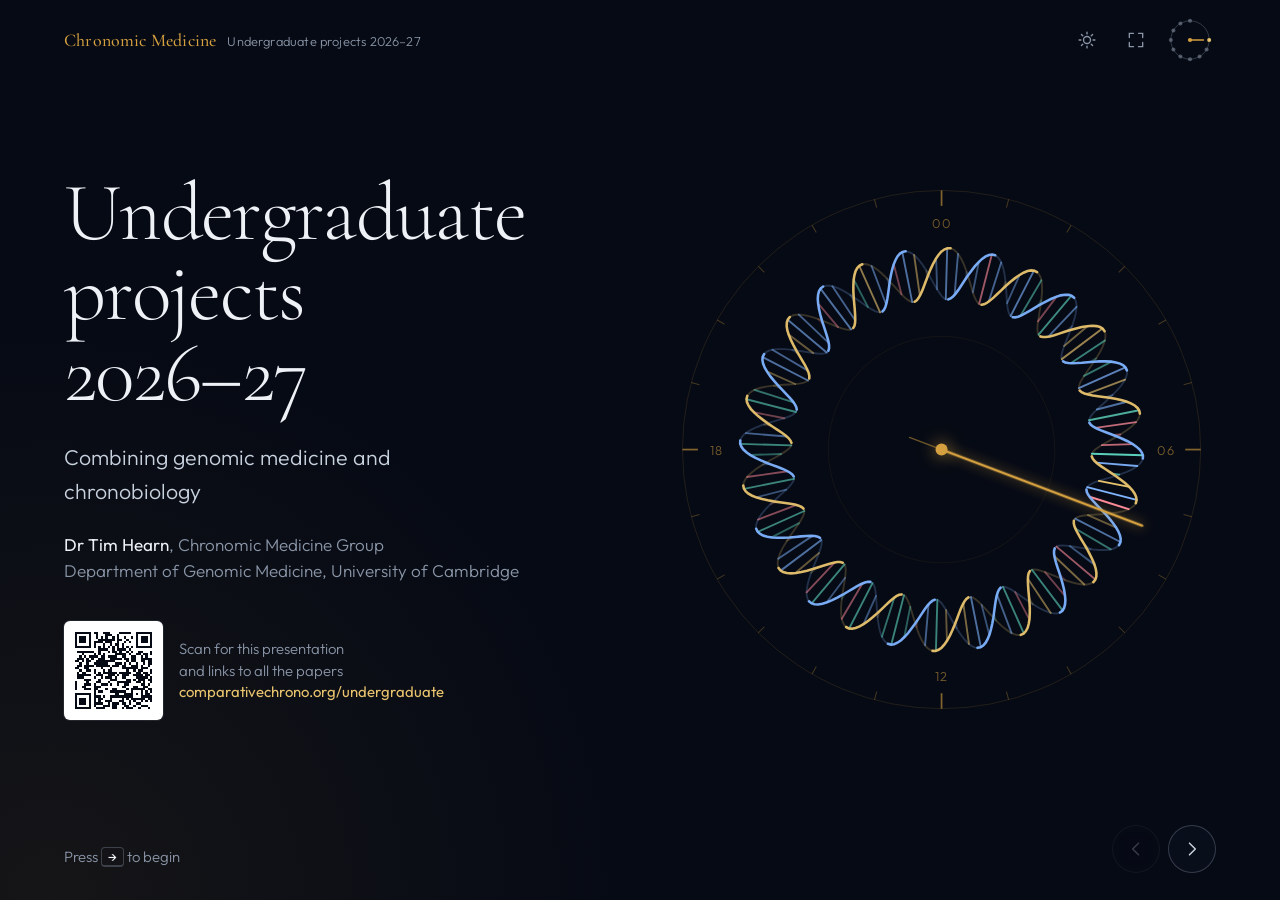
==== commit 92328b39: "Open the carousel on the cardiac project and reword the student presentation - The homepage carousel" ====
--- a/undergraduate/index.html
+++ b/undergraduate/index.html
@@ -4,9 +4,9 @@
 <meta charset="UTF-8">
 <meta name="viewport" content="width=device-width, initial-scale=1, viewport-fit=cover">
 <title>Undergraduate projects 2026–27 — Chronomic Medicine Group</title>
-<meta name="description" content="Four research projects and three dissertations in genomic medicine and circadian biology for Cambridge undergraduates, from the Chronomic Medicine Group, Department of Genomic Medicine.">
+<meta name="description" content="Research projects and dissertation topics in genomic medicine and circadian biology for Cambridge undergraduates, offered by the Chronomic Medicine Group in the Department of Genomic Medicine.">
 <meta property="og:title" content="Undergraduate projects 2026–27 — Chronomic Medicine Group">
-<meta property="og:description" content="Genomic medicine meets the body clock: four research projects and three dissertations.">
+<meta property="og:description" content="Research projects and dissertation topics that bring together genomic medicine and the body clock.">
 <meta property="og:url" content="https://comparativechrono.org/undergraduate/">
 <meta name="theme-color" content="#060a14">
 <meta name="color-scheme" content="dark light">
@@ -95,7 +95,7 @@
 </section>
 
 <!-- ═══════════════ 2 · THE MENU ═══════════════ -->
-<section class="scene scene--menu" id="menu" data-title="Four projects, three dissertations" data-steps="2" data-autoplay="2100" data-autoplay-start="350">
+<section class="scene scene--menu" id="menu" data-title="Projects and dissertations" data-steps="2" data-autoplay="2100" data-autoplay-start="350">
     <div class="scene-inner menu-inner">
         <div class="menu-stage">
             <div class="menu-dial">
@@ -114,8 +114,8 @@
                     <g class="mn-hand"><line x1="0" y1="-188" x2="0" y2="-216"/><circle class="mn-hand-tip" cx="0" cy="-200" r="5.5"/></g>
                 </svg>
                 <div class="menu-center">
-                    <h2 class="menu-title" id="menuTitle">Four projects, three dissertations</h2>
-                    <p class="menu-note">Projects by day, dissertations by night</p>
+                    <h2 class="menu-title" id="menuTitle">Projects and dissertations</h2>
+                    <p class="menu-note">Research projects are on the daytime side of the clock, and dissertation topics on the night side.</p>
                 </div>
             </div>
             <ul class="menu-options" id="menuOptions" aria-label="All projects and dissertations"></ul>
@@ -165,9 +165,9 @@
             </svg>
             <div class="caption-stack vis-caption" aria-live="polite">
                 <p data-step-only="0"><strong>The human genome:</strong> 3.1 billion letters of DNA across chromosomes 1–22, X and Y</p>
-                <p data-step-only="1">One chromosome…</p>
-                <p data-step-only="2">…one gene…</p>
-                <p data-step-only="3">…and one changed letter.</p>
+                <p data-step-only="1">Zooming in on one chromosome</p>
+                <p data-step-only="2">Then on one gene, made up of exons and introns</p>
+                <p data-step-only="3">Then on a single letter of its DNA that has changed: a variant</p>
             </div>
         </figure>
     </div>
@@ -544,10 +544,10 @@
 </section>
 
 <!-- ═══════════════ 9 · DISSERTATIONS ═══════════════ -->
-<section class="scene scene--diss" id="dissertations" data-title="Three dissertations">
+<section class="scene scene--diss" id="dissertations" data-title="Dissertation topics">
     <div class="scene-inner ds-inner">
         <div class="ds-head">
-            <h2 class="scene-title" id="dissTitle">Three dissertations</h2>
+            <h2 class="scene-title" id="dissTitle">Dissertation topics</h2>
         </div>
         <div class="ds-grid">
             <article class="ds-card" id="diss-bioinf" data-option="dissertation" data-cat="dissertation" data-short="Is bioinformatics a data science?">
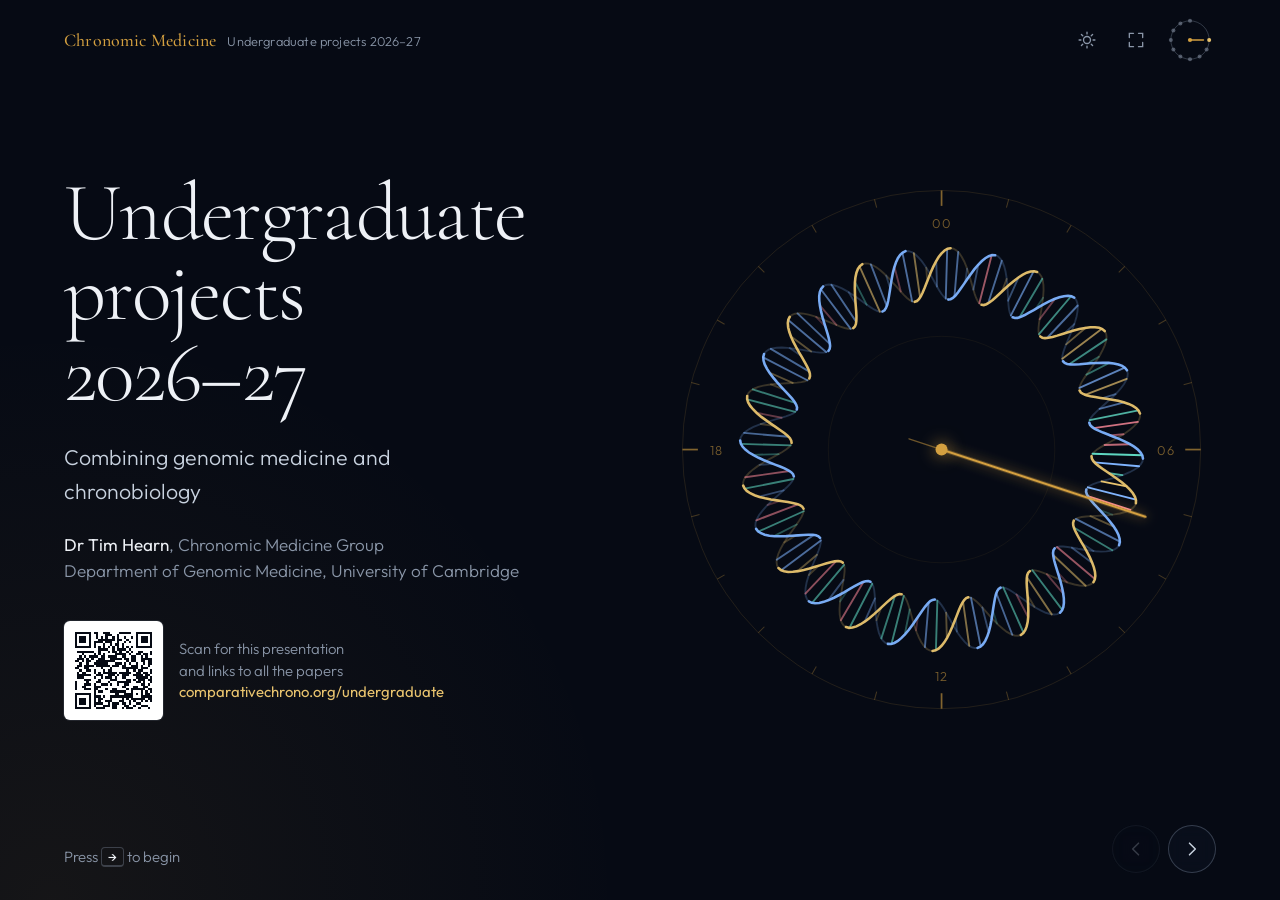
==== commit 3d97d750: "Remove the note under the menu title in the student presentation The day and night halves of the dia" ====
--- a/undergraduate/index.html
+++ b/undergraduate/index.html
@@ -115,7 +115,6 @@
                 </svg>
                 <div class="menu-center">
                     <h2 class="menu-title" id="menuTitle">Projects and dissertations</h2>
-                    <p class="menu-note">Research projects are on the daytime side of the clock, and dissertation topics on the night side.</p>
                 </div>
             </div>
             <ul class="menu-options" id="menuOptions" aria-label="All projects and dissertations"></ul>
--- a/undergraduate/deck.css
+++ b/undergraduate/deck.css
@@ -460,7 +460,6 @@
     font-size: clamp(1.5rem, 3.1vmin + 0.6rem, 3.4rem); line-height: 1.05;
     text-wrap: balance;
 }
-.menu-note { margin-top: 0.7rem; font-size: var(--fs-small); color: var(--text-muted); }
 .menu-options { list-style: none; position: absolute; inset: 0; pointer-events: none; }
 .menu-options li { position: absolute; left: var(--x); top: var(--y); transform: var(--anchor); pointer-events: auto; width: max-content; max-width: 15.5em; }
 .menu-opt {
@@ -935,7 +934,6 @@
     .menu-dial { position: relative; inset: auto; width: min(78vw, 44vh); aspect-ratio: 1; margin: 0 auto; }
     .menu-center { width: 60%; }
     .menu-title { font-size: 1.4rem; }
-    .menu-note { display: none; }
     .menu-options { position: static; display: grid; gap: 0.5rem; width: 100%; pointer-events: auto; }
     .menu-options li { position: static; transform: none; width: auto; max-width: none; }
     .menu-opt { max-width: none; width: 100%; }
